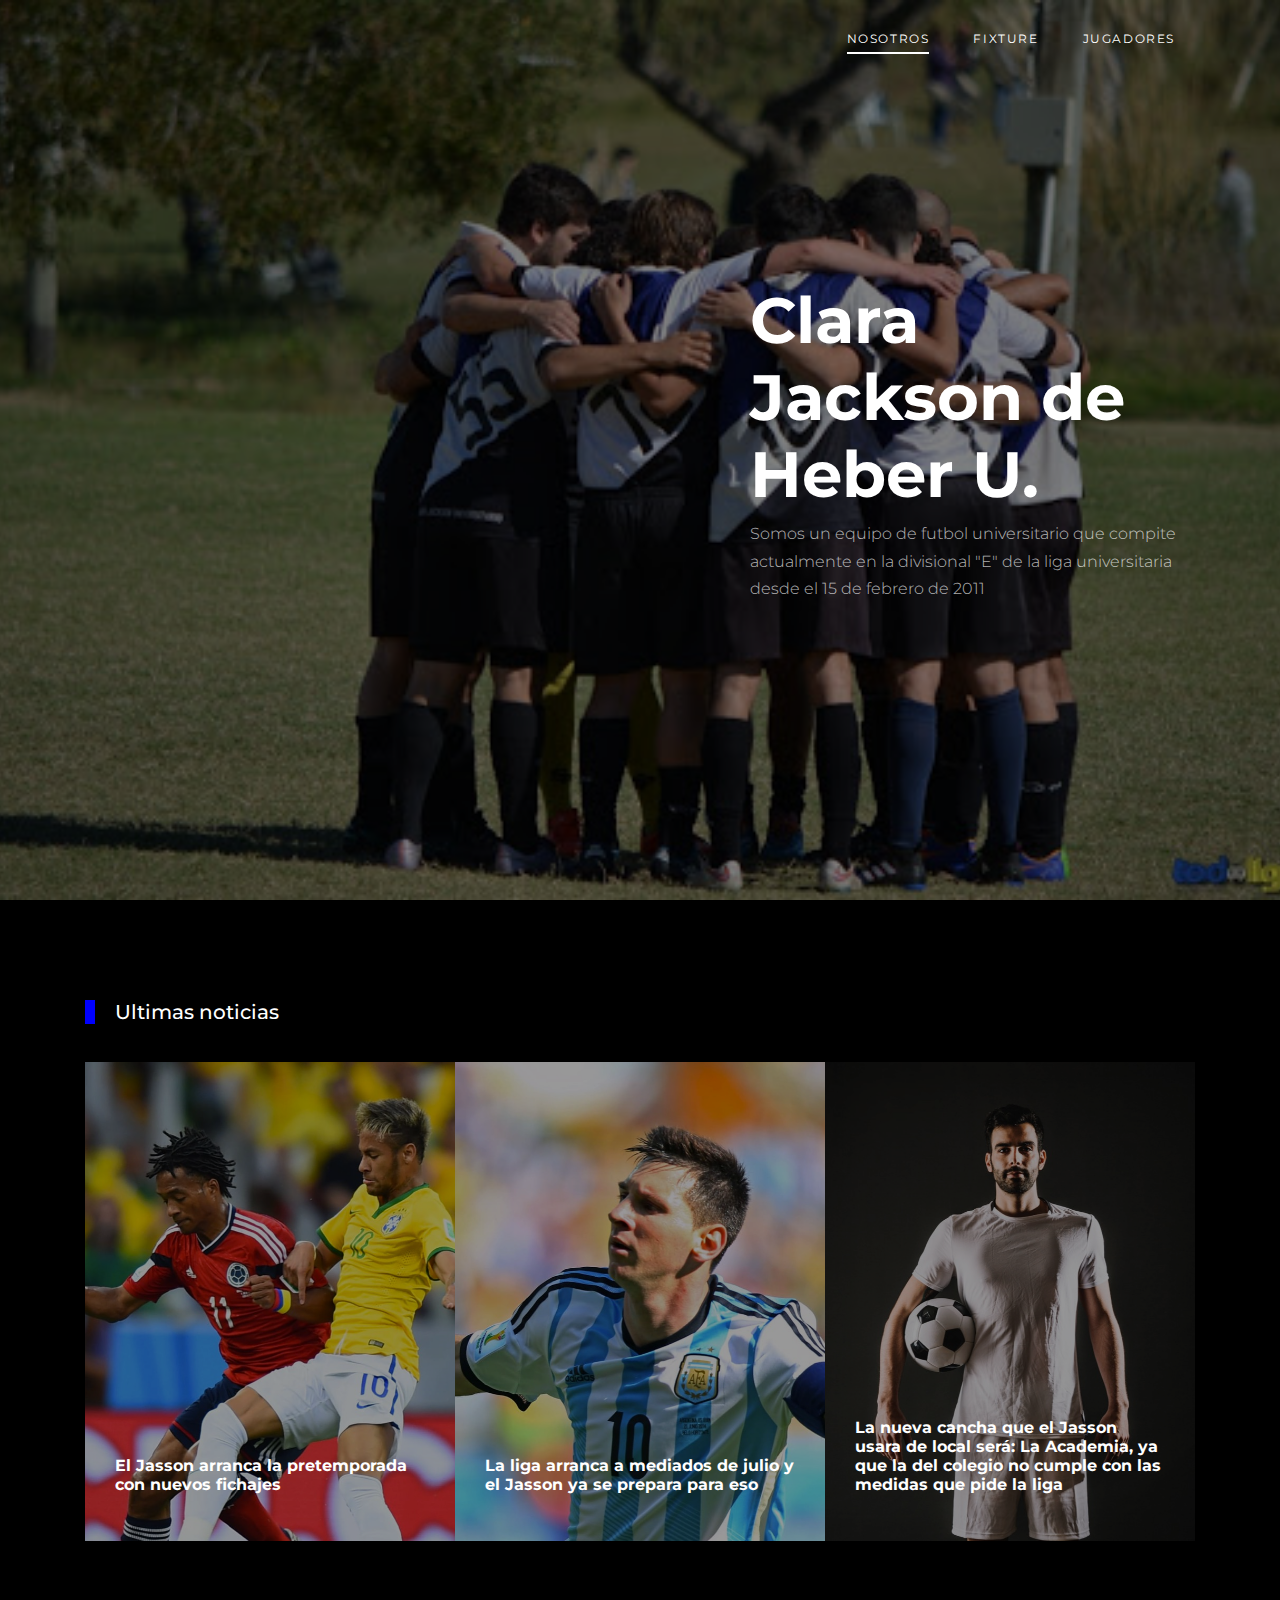
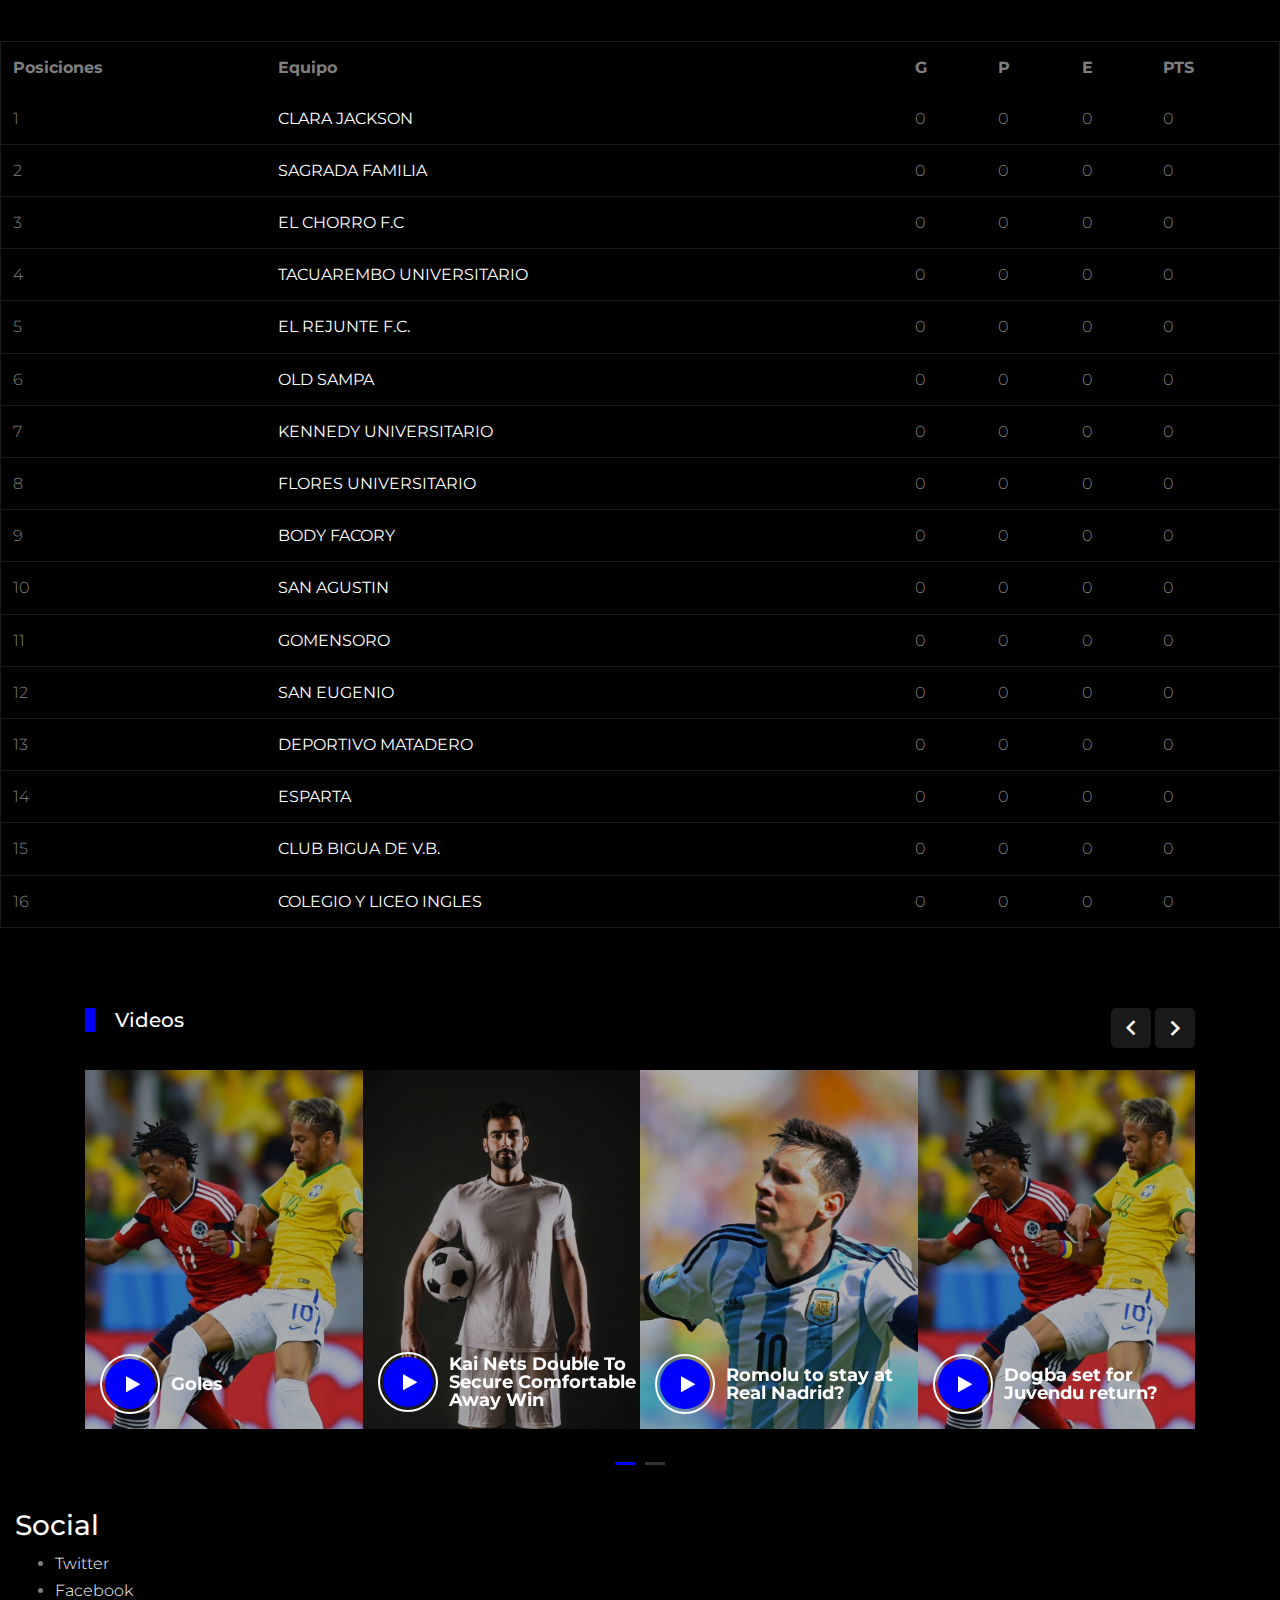
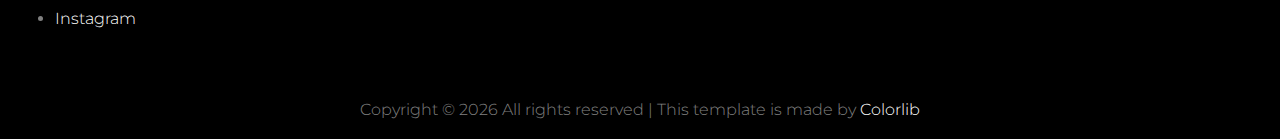
==== index.html @ 3a5ad7d1 "cju1" ====
<!DOCTYPE html>
<html lang="es">

<head>
  <title>Clara Jackson Universitario</title>
  <meta charset="utf-8">
  <meta name="viewport" content="width=device-width, initial-scale=1, shrink-to-fit=no">


  <link href="https://fonts.googleapis.com/css2?family=Montserrat:wght@400;700&display=swap" rel="stylesheet">

  <link rel="stylesheet" href="fonts/icomoon/style.css">

  <link rel="stylesheet" href="css/bootstrap/bootstrap.css">
  <link rel="stylesheet" href="css/jquery-ui.css">
  <link rel="stylesheet" href="css/owl.carousel.min.css">
  <link rel="stylesheet" href="css/owl.theme.default.min.css">
  <link rel="stylesheet" href="css/owl.theme.default.min.css">

  <link rel="stylesheet" href="css/jquery.fancybox.min.css">

  <link rel="stylesheet" href="css/bootstrap-datepicker.css">

  <link rel="stylesheet" href="fonts/flaticon/font/flaticon.css">

  <link rel="stylesheet" href="css/aos.css">

  <link rel="stylesheet" href="css/style.css">



</head>

<body>

  <div class="site-wrap">

    <div class="site-mobile-menu site-navbar-target">
      <div class="site-mobile-menu-header">
        <div class="site-mobile-menu-close">
          <span class="icon-close2 js-menu-toggle"></span>
        </div>
      </div>
      <div class="site-mobile-menu-body"></div>
    </div>


    <header class="site-navbar py-4" role="banner">

      <div class="container">
        <div class="d-flex align-items-center">
          <div class="site-logo">
            <a href="index.html">
              <!-- <img src="images/logo.png" alt="Logo"> -->
            </a>
          </div>
          <div class="ml-auto">
            <nav class="site-navigation position-relative text-right" role="navigation">
              <ul class="site-menu main-menu js-clone-nav mr-auto d-none d-lg-block">
                <li class="active"><a href="index.html" class="nav-link">Nosotros</a></li>
                <li><a href="matches.html" class="nav-link">Fixture</a></li>
                <li><a href="players.html" class="nav-link">Jugadores</a></li>
                <!-- <li><a href="blog.html" class="nav-link">Blog</a></li> -->
                <!-- <li><a href="contact.html" class="nav-link">Contact</a></li> -->
              </ul>
            </nav>

            <a href="#" class="d-inline-block d-lg-none site-menu-toggle js-menu-toggle text-black float-right text-white"><span
                class="icon-menu h3 text-white"></span></a>
          </div>
        </div>
      </div>

    </header>

    <div class="hero overlay" style="background-image: url('images/clara.jpg');">
      <div class="container">
        <div class="row align-items-center">
          <div class="col-lg-5 ml-auto">
            <h1 class="text-white">Clara Jackson de Heber U.</h1>
            <p>Somos un equipo de futbol universitario que compite actualmente en la divisional "E" de la liga universitaria desde el 15 de febrero de 2011 </p>
            <!-- <div id="date-countdown"></div> -->
            <!-- <p>
              <a href="#" class="btn btn-primary py-3 px-4 mr-3">Book Ticket</a>
              <a href="#" class="more light">Learn More</a>
            </p>   -->
          </div>
        </div> 
      </div>
    </div>

    
    
    <!-- <div class="container">
      

      <div class="row">
        <div class="col-lg-12">
          
          <div class="d-flex team-vs">
            <span class="score">4-1</span>
            <div class="team-1 w-50">
              <div class="team-details w-100 text-center">
                <img src="images/logo_1.png" alt="Image" class="img-fluid">
                <h3>LA LEGA <span>(win)</span></h3>
                <ul class="list-unstyled">
                  <li>Anja Landry (7)</li>
                  <li>Eadie Salinas (12)</li>
                  <li>Ashton Allen (10)</li>
                  <li>Baxter Metcalfe (5)</li>
                </ul>
              </div>
            </div>
            <div class="team-2 w-50">
              <div class="team-details w-100 text-center">
                <img src="images/logo_2.png" alt="Image" class="img-fluid">
                <h3>JUVENDU <span>(loss)</span></h3>
                <ul class="list-unstyled">
                  <li>Macauly Green (3)</li>
                  <li>Arham Stark (8)</li>
                  <li>Stephan Murillo (9)</li>
                  <li>Ned Ritter (5)</li>
                </ul>
              </div>
            </div>
          </div>
        </div>
      </div>
    </div> -->
  

    <div class="latest-news">
      <div class="container">
        <div class="row">
          <div class="col-12 title-section">
            <h2 class="heading">Ultimas noticias</h2>
          </div>
        </div>
        <div class="row no-gutters">
          <div class="col-md-4">
            <div class="post-entry">
              <a href="#">
                <img src="images/img_1.jpg" alt="Image" class="img-fluid">
              </a>
              <div class="caption">
                <div class="caption-inner">
                  <h3 class="mb-3">El Jasson arranca la pretemporada con nuevos fichajes</h3>
                  <div class="author d-flex align-items-center">
                    <!-- <div class="img mb-2 mr-3">
                      <img src="images/person_1.jpg" alt="">
                    </div>
                    <div class="text">
                      <h4>Mellissa Allison</h4>
                      <span>May 19, 2020 &bullet; Sports</span>
                    </div> -->
                  </div>
                </div>
              </div> 
            </div>
          </div>
          <div class="col-md-4">
            <div class="post-entry">
              <a href="#">
                <img src="images/img_3.jpg" alt="Image" class="img-fluid">
              </a>
              <div class="caption">
                <div class="caption-inner">
                  <h3 class="mb-3">La liga arranca a mediados de julio y el Jasson ya se prepara para eso</h3>
                  <div class="author d-flex align-items-center">
                    <!-- <div class="img mb-2 mr-3">
                      <img src="images/person_1.jpg" alt="">
                    </div>
                    <div class="text">
                      <h4>Mellissa Allison</h4>
                      <span>May 19, 2020 &bullet; Sports</span>
                    </div> -->
                  </div>
                </div>
              </div> 
            </div>
          </div>
          <div class="col-md-4">
            <div class="post-entry">
              <a href="#">
                <img src="images/img_2.jpg" alt="Image" class="img-fluid">
              </a>
              <div class="caption">
                <div class="caption-inner">
                  <h3 class="mb-3">La nueva cancha que el Jasson usara de local será: La Academia, ya que la del colegio no cumple con las medidas que pide la liga</h3>
                  <div class="author d-flex align-items-center">
                    <!-- <div class="img mb-2 mr-3">
                      <img src="images/person_1.jpg" alt="">
                    </div>
                    <div class="text">
                      <h4>Mellissa Allison</h4>
                      <span>May 19, 2020 &bullet; Sports</span>
                    </div> -->
                  </div>
                </div>
              </div> 
            </div>
          </div>
        </div>

      </div>
    </div>
    
    <!-- <div class="site-section bg-dark">
      <div class="container">
        <div class="row">
          <div class="col-lg-6">
            <div class="widget-next-match">
              <div class="widget-title">
                <h3>Proximo partido</h3>
              </div>
              <div class="widget-body mb-3">
                <div class="widget-vs">
                  <div class="d-flex align-items-center justify-content-around justify-content-between w-100">
                    <div class="team-1 text-center">
                      <img src="images/logo_1.png" alt="Image">
                      <h3>Football League</h3>
                    </div>
                    <div>
                      <span class="vs"><span>VS</span></span>
                    </div>
                    <div class="team-2 text-center">
                      <img src="images/logo_2.png" alt="Image">
                      <h3>Soccer</h3>
                    </div>
                  </div>
                </div>
              </div>

              <div class="text-center widget-vs-contents mb-4">
                <h4>World Cup League</h4>
                <p class="mb-5">
                  <span class="d-block">December 20th, 2020</span>
                  <span class="d-block">9:30 AM GMT+0</span>
                  <strong class="text-primary">New Euro Arena</strong>
                </p>

                <div id="date-countdown2" class="pb-1"></div>
              </div>
            </div>
          </div>
          <div class="col-lg-6"> -->
            
            <div class="widget-next-match">
              <table class="table custom-table">
                <thead>
                  <tr>
                    <th>Posiciones</th>
                    <th>Equipo</th>
                    <th>G</th>
                    <th>P</th>
                    <th>E</th>
                    <th>PTS</th>
                  </tr>
                </thead>
                <tbody>
                  <tr>
                    <td>1</td>
                    <td><strong class="text-white"> CLARA JACKSON</strong></td>
                    <td>0</td>
                    <td>0</td>
                    <td>0</td>
                    <td>0</td>
                  </tr>
                  <tr>
                    <td>2</td>
                    <td><strong class="text-white"> SAGRADA FAMILIA</strong></td>
                    <td>0</td>
                    <td>0</td>
                    <td>0</td>
                    <td>0</td>
                  </tr>
                  <tr>
                    <td>3</td>
                    <td><strong class="text-white">EL CHORRO F.C</strong></td>
                    <td>0</td>
                    <td>0</td>
                    <td>0</td>
                    <td>0</td>
                  </tr>
                  <tr>
                    <td>4</td>
                    <td><strong class="text-white">TACUAREMBO
                      UNIVERSITARIO</strong></td>
                    <td>0</td>
                    <td>0</td>
                    <td>0</td>
                    <td>0</td>
                  </tr>
                  <tr>
                    <td>5</td>
                    <td><strong class="text-white">EL REJUNTE F.C.</strong></td>
                    <td>0</td>
                    <td>0</td>
                    <td>0</td>
                    <td>0</td>
                  </tr>
                  <tr>
                    <td>6</td>
                    <td><strong class="text-white">OLD SAMPA</strong></td>
                    <td>0</td>
                    <td>0</td>
                    <td>0</td>
                    <td>0</td>
                  </tr>
                  <tr>
                    <td>7</td>
                    <td><strong class="text-white">KENNEDY UNIVERSITARIO</strong></td>
                    <td>0</td>
                    <td>0</td>
                    <td>0</td>
                    <td>0</td>
                  </tr>
                  <tr>
                    <td>8</td>
                    <td><strong class="text-white">FLORES UNIVERSITARIO</strong></td>
                    <td>0</td>
                    <td>0</td>
                    <td>0</td>
                    <td>0</td>
                  </tr>
                  <tr>
                    <td>9</td>
                    <td><strong class="text-white">BODY FACORY</strong></td>
                    <td>0</td>
                    <td>0</td>
                    <td>0</td>
                    <td>0</td>
                  </tr>
                  <tr>
                    <td>10</td>
                    <td><strong class="text-white">SAN AGUSTIN</strong></td>
                    <td>0</td>
                    <td>0</td>
                    <td>0</td>
                    <td>0</td>
                  </tr>
                  <tr>
                    <td>11</td>
                    <td><strong class="text-white">GOMENSORO</strong></td>
                    <td>0</td>
                    <td>0</td>
                    <td>0</td>
                    <td>0</td>
                  </tr>
                  <tr>
                    <td>12</td>
                    <td><strong class="text-white"> SAN EUGENIO</strong></td>
                    <td>0</td>
                    <td>0</td>
                    <td>0</td>
                    <td>0</td>
                  </tr>
                  <tr>
                    <td>13</td>
                    <td><strong class="text-white">DEPORTIVO MATADERO</strong></td>
                    <td>0</td>
                    <td>0</td>
                    <td>0</td>
                    <td>0</td>
                  </tr>
                  <tr>
                    <td>14</td>
                    <td><strong class="text-white"> ESPARTA</strong></td>
                    <td>0</td>
                    <td>0</td>
                    <td>0</td>
                    <td>0</td>
                  </tr>
                  <tr>
                    <td>15</td>
                    <td><strong class="text-white">CLUB BIGUA DE V.B.</strong></td>
                    <td>0</td>
                    <td>0</td>
                    <td>0</td>
                    <td>0</td>
                  </tr>
                  <tr>
                    <td>16</td>
                    <td><strong class="text-white">COLEGIO Y LICEO INGLES</strong></td>
                    <td>0</td>
                    <td>0</td>
                    <td>0</td>
                    <td>0</td>
                  </tr>
                </tbody>
              </table>
            </div>

          </div>
        </div>
      </div>
    </div> <!-- .site-section -->

    <div class="site-section">
      <div class="container">
        <div class="row">
          <div class="col-6 title-section">
            <h2 class="heading">Videos</h2>
          </div>
          <div class="col-6 text-right">
            <div class="custom-nav">
            <a href="#" class="js-custom-prev-v2"><span class="icon-keyboard_arrow_left"></span></a>
            <span></span>
            <a href="#" class="js-custom-next-v2"><span class="icon-keyboard_arrow_right"></span></a>
            </div>
          </div>
        </div>


        <div class="owl-4-slider owl-carousel">
          <div class="item">
            <div class="video-media">
              <img src="images/img_1.jpg" alt="Image" class="img-fluid">
              <a href="https://vimeo.com/139714818" class="d-flex play-button align-items-center" data-fancybox>
                <span class="icon mr-3">
                  <span class="icon-play"></span>
                </span>
                <div class="caption">
                  <h3 class="m-0">Goles</h3>
                </div>
              </a>
            </div>
          </div>
          <div class="item">
            <div class="video-media">
              <img src="images/img_2.jpg" alt="Image" class="img-fluid">
              <a href="https://vimeo.com/139714818" class="d-flex play-button align-items-center" data-fancybox>
                <span class="icon mr-3">
                  <span class="icon-play"></span>
                </span>
                <div class="caption">
                  <h3 class="m-0">Kai Nets Double To Secure Comfortable Away Win</h3>
                </div>
              </a>
            </div>
          </div>
          <div class="item">
            <div class="video-media">
              <img src="images/img_3.jpg" alt="Image" class="img-fluid">
              <a href="https://vimeo.com/139714818" class="d-flex play-button align-items-center" data-fancybox>
                <span class="icon mr-3">
                  <span class="icon-play"></span>
                </span>
                <div class="caption">
                  <h3 class="m-0">Romolu to stay at Real Nadrid?</h3>
                </div>
              </a>
            </div>
          </div>

          <div class="item">
            <div class="video-media">
              <img src="images/img_1.jpg" alt="Image" class="img-fluid">
              <a href="https://vimeo.com/139714818" class="d-flex play-button align-items-center" data-fancybox>
                <span class="icon mr-3">
                  <span class="icon-play"></span>
                </span>
                <div class="caption">
                  <h3 class="m-0">Dogba set for Juvendu return?</h3>
                </div>
              </a>
            </div>
          </div>
          <div class="item">
            <div class="video-media">
              <img src="images/img_2.jpg" alt="Image" class="img-fluid">
              <a href="https://vimeo.com/139714818" class="d-flex play-button align-items-center" data-fancybox>
                <span class="icon mr-3">
                  <span class="icon-play"></span>
                </span>
                <div class="caption">
                  <h3 class="m-0">Kai Nets Double To Secure Comfortable Away Win</h3>
                </div>
              </a>
            </div>
          </div>
          <div class="item">
            <div class="video-media">
              <img src="images/img_3.jpg" alt="Image" class="img-fluid">
              <a href="https://vimeo.com/139714818" class="d-flex play-button align-items-center" data-fancybox>
                <span class="icon mr-3">
                  <span class="icon-play"></span>
                </span>
                <div class="caption">
                  <h3 class="m-0">Romolu to stay at Real Nadrid?</h3>
                </div>
              </a>
            </div>
          </div>

        </div>

      </div>
    </div>

    <!-- <div class="container site-section">
      <div class="row">
        <div class="col-6 title-section">
          <h2 class="heading">Our Blog</h2>
        </div>
      </div>
      <div class="row">
        <div class="col-lg-6">
          <div class="custom-media d-flex">
            <div class="img mr-4">
              <img src="images/img_1.jpg" alt="Image" class="img-fluid">
            </div>
            <div class="text">
              <span class="meta">May 20, 2020</span>
              <h3 class="mb-4"><a href="#">Romolu to stay at Real Nadrid?</a></h3>
              <p>Lorem ipsum dolor sit amet, consectetur adipisicing elit. Possimus deserunt saepe tempora dolorem.</p>
              <p><a href="#">Read more</a></p>
            </div>
          </div>
        </div>
        <div class="col-lg-6">
          <div class="custom-media d-flex">
            <div class="img mr-4">
              <img src="images/img_3.jpg" alt="Image" class="img-fluid">
            </div>
            <div class="text">
              <span class="meta">May 20, 2020</span>
              <h3 class="mb-4"><a href="#">Romolu to stay at Real Nadrid?</a></h3>
              <p>Lorem ipsum dolor sit amet, consectetur adipisicing elit. Possimus deserunt saepe tempora dolorem.</p>
              <p><a href="#">Read more</a></p>
            </div>
          </div>
        </div>
      </div>
    </div> -->



    <!-- <footer class="footer-section">
      <div class="container">
        <div class="row">
          <div class="col-lg-3">
            <div class="widget mb-3">
              <h3>News</h3>
              <ul class="list-unstyled links">
                <li><a href="#">All</a></li>
                <li><a href="#">Club News</a></li>
                <li><a href="#">Media Center</a></li>
                <li><a href="#">Video</a></li>
                <li><a href="#">RSS</a></li>
              </ul>
            </div>
          </div>
          <div class="col-lg-3">
            <div class="widget mb-3">
              <h3>Tickets</h3>
              <ul class="list-unstyled links">
                <li><a href="#">Online Ticket</a></li>
                <li><a href="#">Payment and Prices</a></li>
                <li><a href="#">Contact &amp; Booking</a></li>
                <li><a href="#">Tickets</a></li>
                <li><a href="#">Coupon</a></li>
              </ul>
            </div>
          </div>
          <div class="col-lg-3">
            <div class="widget mb-3">
              <h3>Matches</h3>
              <ul class="list-unstyled links">
                <li><a href="#">Standings</a></li>
                <li><a href="#">World Cup</a></li>
                <li><a href="#">La Lega</a></li>
                <li><a href="#">Hyper Cup</a></li>
                <li><a href="#">World League</a></li>
              </ul>
            </div>
          </div> -->

          <div class="col-lg-3">
            <div class="widget mb-3">
              <h3>Social</h3>
              <ul class="list-unstyled links">
                <li><a href="https://twitter.com/ClaraJacksonU">Twitter</a></li>
                <li><a href="https://www.facebook.com/Clara-Jackson-Universitario-263541247053677/">Facebook</a></li>
                <li><a href="https://www.instagram.com/clarajacksonu/">Instagram</a></li>
                <!-- <li><a href="#">Youtube</a></li> -->
              </ul>
            </div>
          </div>

        </div>

        <div class="row text-center">
          <div class="col-md-12">
            <div class=" pt-5">
              <p>
                <!-- Link back to Colorlib can't be removed. Template is licensed under CC BY 3.0. -->
                Copyright &copy;
                <script>
                  document.write(new Date().getFullYear());
                </script> All rights reserved | This template is made
                </i> by <a href="https://colorlib.com" target="_blank">Colorlib</a>
                <!-- Link back to Colorlib can't be removed. Template is licensed under CC BY 3.0. -->
              </p>
            </div>
          </div>

        </div>
      </div>
    </footer>



  </div>
  <!-- .site-wrap -->

  <script src="js/jquery-3.3.1.min.js"></script>
  <script src="js/jquery-migrate-3.0.1.min.js"></script>
  <script src="js/jquery-ui.js"></script>
  <script src="js/popper.min.js"></script>
  <script src="js/bootstrap.min.js"></script>
  <script src="js/owl.carousel.min.js"></script>
  <script src="js/jquery.stellar.min.js"></script>
  <script src="js/jquery.countdown.min.js"></script>
  <script src="js/bootstrap-datepicker.min.js"></script>
  <script src="js/jquery.easing.1.3.js"></script>
  <script src="js/aos.js"></script>
  <script src="js/jquery.fancybox.min.js"></script>
  <script src="js/jquery.sticky.js"></script>
  <script src="js/jquery.mb.YTPlayer.min.js"></script>


  <script src="js/main.js"></script>

</body>

</html>
---- fonts/icomoon/style.css ----
@font-face {
  font-family: 'icomoon';
  src:  url('fonts/icomoon.eot?10si43');
  src:  url('fonts/icomoon.eot?10si43#iefix') format('embedded-opentype'),
    url('fonts/icomoon.ttf?10si43') format('truetype'),
    url('fonts/icomoon.woff?10si43') format('woff'),
    url('fonts/icomoon.svg?10si43#icomoon') format('svg');
  font-weight: normal;
  font-style: normal;
}

[class^="icon-"], [class*=" icon-"] {
  /* use !important to prevent issues with browser extensions that change fonts */
  font-family: 'icomoon' !important;
  speak: none;
  font-style: normal;
  font-weight: normal;
  font-variant: normal;
  text-transform: none;
  line-height: 1;

  /* Better Font Rendering =========== */
  -webkit-font-smoothing: antialiased;
  -moz-osx-font-smoothing: grayscale;
}

.icon-asterisk:before {
  content: "\f069";
}
.icon-plus:before {
  content: "\f067";
}
.icon-question:before {
  content: "\f128";
}
.icon-minus:before {
  content: "\f068";
}
.icon-glass:before {
  content: "\f000";
}
.icon-music:before {
  content: "\f001";
}
.icon-search:before {
  content: "\f002";
}
.icon-envelope-o:before {
  content: "\f003";
}
.icon-heart:before {
  content: "\f004";
}
.icon-star:before {
  content: "\f005";
}
.icon-star-o:before {
  content: "\f006";
}
.icon-user:before {
  content: "\f007";
}
.icon-film:before {
  content: "\f008";
}
.icon-th-large:before {
  content: "\f009";
}
.icon-th:before {
  content: "\f00a";
}
.icon-th-list:before {
  content: "\f00b";
}
.icon-check:before {
  content: "\f00c";
}
.icon-close:before {
  content: "\f00d";
}
.icon-remove:before {
  content: "\f00d";
}
.icon-times:before {
  content: "\f00d";
}
.icon-search-plus:before {
  content: "\f00e";
}
.icon-search-minus:before {
  content: "\f010";
}
.icon-power-off:before {
  content: "\f011";
}
.icon-signal:before {
  content: "\f012";
}
.icon-cog:before {
  content: "\f013";
}
.icon-gear:before {
  content: "\f013";
}
.icon-trash-o:before {
  content: "\f014";
}
.icon-home:before {
  content: "\f015";
}
.icon-file-o:before {
  content: "\f016";
}
.icon-clock-o:before {
  content: "\f017";
}
.icon-road:before {
  content: "\f018";
}
.icon-download:before {
  content: "\f019";
}
.icon-arrow-circle-o-down:before {
  content: "\f01a";
}
.icon-arrow-circle-o-up:before {
  content: "\f01b";
}
.icon-inbox:before {
  content: "\f01c";
}
.icon-play-circle-o:before {
  content: "\f01d";
}
.icon-repeat:before {
  content: "\f01e";
}
.icon-rotate-right:before {
  content: "\f01e";
}
.icon-refresh:before {
  content: "\f021";
}
.icon-list-alt:before {
  content: "\f022";
}
.icon-lock:before {
  content: "\f023";
}
.icon-flag:before {
  content: "\f024";
}
.icon-headphones:before {
  content: "\f025";
}
.icon-volume-off:before {
  content: "\f026";
}
.icon-volume-down:before {
  content: "\f027";
}
.icon-volume-up:before {
  content: "\f028";
}
.icon-qrcode:before {
  content: "\f029";
}
.icon-barcode:before {
  content: "\f02a";
}
.icon-tag:before {
  content: "\f02b";
}
.icon-tags:before {
  content: "\f02c";
}
.icon-book:before {
  content: "\f02d";
}
.icon-bookmark:before {
  content: "\f02e";
}
.icon-print:before {
  content: "\f02f";
}
.icon-camera:before {
  content: "\f030";
}
.icon-font:before {
  content: "\f031";
}
.icon-bold:before {
  content: "\f032";
}
.icon-italic:before {
  content: "\f033";
}
.icon-text-height:before {
  content: "\f034";
}
.icon-text-width:before {
  content: "\f035";
}
.icon-align-left:before {
  content: "\f036";
}
.icon-align-center:before {
  content: "\f037";
}
.icon-align-right:before {
  content: "\f038";
}
.icon-align-justify:before {
  content: "\f039";
}
.icon-list:before {
  content: "\f03a";
}
.icon-dedent:before {
  content: "\f03b";
}
.icon-outdent:before {
  content: "\f03b";
}
.icon-indent:before {
  content: "\f03c";
}
.icon-video-camera:before {
  content: "\f03d";
}
.icon-image:before {
  content: "\f03e";
}
.icon-photo:before {
  content: "\f03e";
}
.icon-picture-o:before {
  content: "\f03e";
}
.icon-pencil:before {
  content: "\f040";
}
.icon-map-marker:before {
  content: "\f041";
}
.icon-adjust:before {
  content: "\f042";
}
.icon-tint:before {
  content: "\f043";
}
.icon-edit:before {
  content: "\f044";
}
.icon-pencil-square-o:before {
  content: "\f044";
}
.icon-share-square-o:before {
  content: "\f045";
}
.icon-check-square-o:before {
  content: "\f046";
}
.icon-arrows:before {
  content: "\f047";
}
.icon-step-backward:before {
  content: "\f048";
}
.icon-fast-backward:before {
  content: "\f049";
}
.icon-backward:before {
  content: "\f04a";
}
.icon-play:before {
  content: "\f04b";
}
.icon-pause:before {
  content: "\f04c";
}
.icon-stop:before {
  content: "\f04d";
}
.icon-forward:before {
  content: "\f04e";
}
.icon-fast-forward:before {
  content: "\f050";
}
.icon-step-forward:before {
  content: "\f051";
}
.icon-eject:before {
  content: "\f052";
}
.icon-chevron-left:before {
  content: "\f053";
}
.icon-chevron-right:before {
  content: "\f054";
}
.icon-plus-circle:before {
  content: "\f055";
}
.icon-minus-circle:before {
  content: "\f056";
}
.icon-times-circle:before {
  content: "\f057";
}
.icon-check-circle:before {
  content: "\f058";
}
.icon-question-circle:before {
  content: "\f059";
}
.icon-info-circle:before {
  content: "\f05a";
}
.icon-crosshairs:before {
  content: "\f05b";
}
.icon-times-circle-o:before {
  content: "\f05c";
}
.icon-check-circle-o:before {
  content: "\f05d";
}
.icon-ban:before {
  content: "\f05e";
}
.icon-arrow-left:before {
  content: "\f060";
}
.icon-arrow-right:before {
  content: "\f061";
}
.icon-arrow-up:before {
  content: "\f062";
}
.icon-arrow-down:before {
  content: "\f063";
}
.icon-mail-forward:before {
  content: "\f064";
}
.icon-share:before {
  content: "\f064";
}
.icon-expand:before {
  content: "\f065";
}
.icon-compress:before {
  content: "\f066";
}
.icon-exclamation-circle:before {
  content: "\f06a";
}
.icon-gift:before {
  content: "\f06b";
}
.icon-leaf:before {
  content: "\f06c";
}
.icon-fire:before {
  content: "\f06d";
}
.icon-eye:before {
  content: "\f06e";
}
.icon-eye-slash:before {
  content: "\f070";
}
.icon-exclamation-triangle:before {
  content: "\f071";
}
.icon-warning:before {
  content: "\f071";
}
.icon-plane:before {
  content: "\f072";
}
.icon-calendar:before {
  content: "\f073";
}
.icon-random:before {
  content: "\f074";
}
.icon-comment:before {
  content: "\f075";
}
.icon-magnet:before {
  content: "\f076";
}
.icon-chevron-up:before {
  content: "\f077";
}
.icon-chevron-down:before {
  content: "\f078";
}
.icon-retweet:before {
  content: "\f079";
}
.icon-shopping-cart:before {
  content: "\f07a";
}
.icon-folder:before {
  content: "\f07b";
}
.icon-folder-open:before {
  content: "\f07c";
}
.icon-arrows-v:before {
  content: "\f07d";
}
.icon-arrows-h:before {
  content: "\f07e";
}
.icon-bar-chart:before {
  content: "\f080";
}
.icon-bar-chart-o:before {
  content: "\f080";
}
.icon-twitter-square:before {
  content: "\f081";
}
.icon-facebook-square:before {
  content: "\f082";
}
.icon-camera-retro:before {
  content: "\f083";
}
.icon-key:before {
  content: "\f084";
}
.icon-cogs:before {
  content: "\f085";
}
.icon-gears:before {
  content: "\f085";
}
.icon-comments:before {
  content: "\f086";
}
.icon-thumbs-o-up:before {
  content: "\f087";
}
.icon-thumbs-o-down:before {
  content: "\f088";
}
.icon-star-half:before {
  content: "\f089";
}
.icon-heart-o:before {
  content: "\f08a";
}
.icon-sign-out:before {
  content: "\f08b";
}
.icon-linkedin-square:before {
  content: "\f08c";
}
.icon-thumb-tack:before {
  content: "\f08d";
}
.icon-external-link:before {
  content: "\f08e";
}
.icon-sign-in:before {
  content: "\f090";
}
.icon-trophy:before {
  content: "\f091";
}
.icon-github-square:before {
  content: "\f092";
}
.icon-upload:before {
  content: "\f093";
}
.icon-lemon-o:before {
  content: "\f094";
}
.icon-phone:before {
  content: "\f095";
}
.icon-square-o:before {
  content: "\f096";
}
.icon-bookmark-o:before {
  content: "\f097";
}
.icon-phone-square:before {
  content: "\f098";
}
.icon-twitter:before {
  content: "\f099";
}
.icon-facebook:before {
  content: "\f09a";
}
.icon-facebook-f:before {
  content: "\f09a";
}
.icon-github:before {
  content: "\f09b";
}
.icon-unlock:before {
  content: "\f09c";
}
.icon-credit-card:before {
  content: "\f09d";
}
.icon-feed:before {
  content: "\f09e";
}
.icon-rss:before {
  content: "\f09e";
}
.icon-hdd-o:before {
  content: "\f0a0";
}
.icon-bullhorn:before {
  content: "\f0a1";
}
.icon-bell-o:before {
  content: "\f0a2";
}
.icon-certificate:before {
  content: "\f0a3";
}
.icon-hand-o-right:before {
  content: "\f0a4";
}
.icon-hand-o-left:before {
  content: "\f0a5";
}
.icon-hand-o-up:before {
  content: "\f0a6";
}
.icon-hand-o-down:before {
  content: "\f0a7";
}
.icon-arrow-circle-left:before {
  content: "\f0a8";
}
.icon-arrow-circle-right:before {
  content: "\f0a9";
}
.icon-arrow-circle-up:before {
  content: "\f0aa";
}
.icon-arrow-circle-down:before {
  content: "\f0ab";
}
.icon-globe:before {
  content: "\f0ac";
}
.icon-wrench:before {
  content: "\f0ad";
}
.icon-tasks:before {
  content: "\f0ae";
}
.icon-filter:before {
  content: "\f0b0";
}
.icon-briefcase:before {
  content: "\f0b1";
}
.icon-arrows-alt:before {
  content: "\f0b2";
}
.icon-group:before {
  content: "\f0c0";
}
.icon-users:before {
  content: "\f0c0";
}
.icon-chain:before {
  content: "\f0c1";
}
.icon-link:before {
  content: "\f0c1";
}
.icon-cloud:before {
  content: "\f0c2";
}
.icon-flask:before {
  content: "\f0c3";
}
.icon-cut:before {
  content: "\f0c4";
}
.icon-scissors:before {
  content: "\f0c4";
}
.icon-copy:before {
  content: "\f0c5";
}
.icon-files-o:before {
  content: "\f0c5";
}
.icon-paperclip:before {
  content: "\f0c6";
}
.icon-floppy-o:before {
  content: "\f0c7";
}
.icon-save:before {
  content: "\f0c7";
}
.icon-square:before {
  content: "\f0c8";
}
.icon-bars:before {
  content: "\f0c9";
}
.icon-navicon:before {
  content: "\f0c9";
}
.icon-reorder:before {
  content: "\f0c9";
}
.icon-list-ul:before {
  content: "\f0ca";
}
.icon-list-ol:before {
  content: "\f0cb";
}
.icon-strikethrough:before {
  content: "\f0cc";
}
.icon-underline:before {
  content: "\f0cd";
}
.icon-table:before {
  content: "\f0ce";
}
.icon-magic:before {
  content: "\f0d0";
}
.icon-truck:before {
  content: "\f0d1";
}
.icon-pinterest:before {
  content: "\f0d2";
}
.icon-pinterest-square:before {
  content: "\f0d3";
}
.icon-google-plus-square:before {
  content: "\f0d4";
}
.icon-google-plus:before {
  content: "\f0d5";
}
.icon-money:before {
  content: "\f0d6";
}
.icon-caret-down:before {
  content: "\f0d7";
}
.icon-caret-up:before {
  content: "\f0d8";
}
.icon-caret-left:before {
  content: "\f0d9";
}
.icon-caret-right:before {
  content: "\f0da";
}
.icon-columns:before {
  content: "\f0db";
}
.icon-sort:before {
  content: "\f0dc";
}
.icon-unsorted:before {
  content: "\f0dc";
}
.icon-sort-desc:before {
  content: "\f0dd";
}
.icon-sort-down:before {
  content: "\f0dd";
}
.icon-sort-asc:before {
  content: "\f0de";
}
.icon-sort-up:before {
  content: "\f0de";
}
.icon-envelope:before {
  content: "\f0e0";
}
.icon-linkedin:before {
  content: "\f0e1";
}
.icon-rotate-left:before {
  content: "\f0e2";
}
.icon-undo:before {
  content: "\f0e2";
}
.icon-gavel:before {
  content: "\f0e3";
}
.icon-legal:before {
  content: "\f0e3";
}
.icon-dashboard:before {
  content: "\f0e4";
}
.icon-tachometer:before {
  content: "\f0e4";
}
.icon-comment-o:before {
  content: "\f0e5";
}
.icon-comments-o:before {
  content: "\f0e6";
}
.icon-bolt:before {
  content: "\f0e7";
}
.icon-flash:before {
  content: "\f0e7";
}
.icon-sitemap:before {
  content: "\f0e8";
}
.icon-umbrella:before {
  content: "\f0e9";
}
.icon-clipboard:before {
  content: "\f0ea";
}
.icon-paste:before {
  content: "\f0ea";
}
.icon-lightbulb-o:before {
  content: "\f0eb";
}
.icon-exchange:before {
  content: "\f0ec";
}
.icon-cloud-download:before {
  content: "\f0ed";
}
.icon-cloud-upload:before {
  content: "\f0ee";
}
.icon-user-md:before {
  content: "\f0f0";
}
.icon-stethoscope:before {
  content: "\f0f1";
}
.icon-suitcase:before {
  content: "\f0f2";
}
.icon-bell:before {
  content: "\f0f3";
}
.icon-coffee:before {
  content: "\f0f4";
}
.icon-cutlery:before {
  content: "\f0f5";
}
.icon-file-text-o:before {
  content: "\f0f6";
}
.icon-building-o:before {
  content: "\f0f7";
}
.icon-hospital-o:before {
  content: "\f0f8";
}
.icon-ambulance:before {
  content: "\f0f9";
}
.icon-medkit:before {
  content: "\f0fa";
}
.icon-fighter-jet:before {
  content: "\f0fb";
}
.icon-beer:before {
  content: "\f0fc";
}
.icon-h-square:before {
  content: "\f0fd";
}
.icon-plus-square:before {
  content: "\f0fe";
}
.icon-angle-double-left:before {
  content: "\f100";
}
.icon-angle-double-right:before {
  content: "\f101";
}
.icon-angle-double-up:before {
  content: "\f102";
}
.icon-angle-double-down:before {
  content: "\f103";
}
.icon-angle-left:before {
  content: "\f104";
}
.icon-angle-right:before {
  content: "\f105";
}
.icon-angle-up:before {
  content: "\f106";
}
.icon-angle-down:before {
  content: "\f107";
}
.icon-desktop:before {
  content: "\f108";
}
.icon-laptop:before {
  content: "\f109";
}
.icon-tablet:before {
  content: "\f10a";
}
.icon-mobile:before {
  content: "\f10b";
}
.icon-mobile-phone:before {
  content: "\f10b";
}
.icon-circle-o:before {
  content: "\f10c";
}
.icon-quote-left:before {
  content: "\f10d";
}
.icon-quote-right:before {
  content: "\f10e";
}
.icon-spinner:before {
  content: "\f110";
}
.icon-circle:before {
  content: "\f111";
}
.icon-mail-reply:before {
  content: "\f112";
}
.icon-reply:before {
  content: "\f112";
}
.icon-github-alt:before {
  content: "\f113";
}
.icon-folder-o:before {
  content: "\f114";
}
.icon-folder-open-o:before {
  content: "\f115";
}
.icon-smile-o:before {
  content: "\f118";
}
.icon-frown-o:before {
  content: "\f119";
}
.icon-meh-o:before {
  content: "\f11a";
}
.icon-gamepad:before {
  content: "\f11b";
}
.icon-keyboard-o:before {
  content: "\f11c";
}
.icon-flag-o:before {
  content: "\f11d";
}
.icon-flag-checkered:before {
  content: "\f11e";
}
.icon-terminal:before {
  content: "\f120";
}
.icon-code:before {
  content: "\f121";
}
.icon-mail-reply-all:before {
  content: "\f122";
}
.icon-reply-all:before {
  content: "\f122";
}
.icon-star-half-empty:before {
  content: "\f123";
}
.icon-star-half-full:before {
  content: "\f123";
}
.icon-star-half-o:before {
  content: "\f123";
}
.icon-location-arrow:before {
  content: "\f124";
}
.icon-crop:before {
  content: "\f125";
}
.icon-code-fork:before {
  content: "\f126";
}
.icon-chain-broken:before {
  content: "\f127";
}
.icon-unlink:before {
  content: "\f127";
}
.icon-info:before {
  content: "\f129";
}
.icon-exclamation:before {
  content: "\f12a";
}
.icon-superscript:before {
  content: "\f12b";
}
.icon-subscript:before {
  content: "\f12c";
}
.icon-eraser:before {
  content: "\f12d";
}
.icon-puzzle-piece:before {
  content: "\f12e";
}
.icon-microphone:before {
  content: "\f130";
}
.icon-microphone-slash:before {
  content: "\f131";
}
.icon-shield:before {
  content: "\f132";
}
.icon-calendar-o:before {
  content: "\f133";
}
.icon-fire-extinguisher:before {
  content: "\f134";
}
.icon-rocket:before {
  content: "\f135";
}
.icon-maxcdn:before {
  content: "\f136";
}
.icon-chevron-circle-left:before {
  content: "\f137";
}
.icon-chevron-circle-right:before {
  content: "\f138";
}
.icon-chevron-circle-up:before {
  content: "\f139";
}
.icon-chevron-circle-down:before {
  content: "\f13a";
}
.icon-html5:before {
  content: "\f13b";
}
.icon-css3:before {
  content: "\f13c";
}
.icon-anchor:before {
  content: "\f13d";
}
.icon-unlock-alt:before {
  content: "\f13e";
}
.icon-bullseye:before {
  content: "\f140";
}
.icon-ellipsis-h:before {
  content: "\f141";
}
.icon-ellipsis-v:before {
  content: "\f142";
}
.icon-rss-square:before {
  content: "\f143";
}
.icon-play-circle:before {
  content: "\f144";
}
.icon-ticket:before {
  content: "\f145";
}
.icon-minus-square:before {
  content: "\f146";
}
.icon-minus-square-o:before {
  content: "\f147";
}
.icon-level-up:before {
  content: "\f148";
}
.icon-level-down:before {
  content: "\f149";
}
.icon-check-square:before {
  content: "\f14a";
}
.icon-pencil-square:before {
  content: "\f14b";
}
.icon-external-link-square:before {
  content: "\f14c";
}
.icon-share-square:before {
  content: "\f14d";
}
.icon-compass:before {
  content: "\f14e";
}
.icon-caret-square-o-down:before {
  content: "\f150";
}
.icon-toggle-down:before {
  content: "\f150";
}
.icon-caret-square-o-up:before {
  content: "\f151";
}
.icon-toggle-up:before {
  content: "\f151";
}
.icon-caret-square-o-right:before {
  content: "\f152";
}
.icon-toggle-right:before {
  content: "\f152";
}
.icon-eur:before {
  content: "\f153";
}
.icon-euro:before {
  content: "\f153";
}
.icon-gbp:before {
  content: "\f154";
}
.icon-dollar:before {
  content: "\f155";
}
.icon-usd:before {
  content: "\f155";
}
.icon-inr:before {
  content: "\f156";
}
.icon-rupee:before {
  content: "\f156";
}
.icon-cny:before {
  content: "\f157";
}
.icon-jpy:before {
  content: "\f157";
}
.icon-rmb:before {
  content: "\f157";
}
.icon-yen:before {
  content: "\f157";
}
.icon-rouble:before {
  content: "\f158";
}
.icon-rub:before {
  content: "\f158";
}
.icon-ruble:before {
  content: "\f158";
}
.icon-krw:before {
  content: "\f159";
}
.icon-won:before {
  content: "\f159";
}
.icon-bitcoin:before {
  content: "\f15a";
}
.icon-btc:before {
  content: "\f15a";
}
.icon-file:before {
  content: "\f15b";
}
.icon-file-text:before {
  content: "\f15c";
}
.icon-sort-alpha-asc:before {
  content: "\f15d";
}
.icon-sort-alpha-desc:before {
  content: "\f15e";
}
.icon-sort-amount-asc:before {
  content: "\f160";
}
.icon-sort-amount-desc:before {
  content: "\f161";
}
.icon-sort-numeric-asc:before {
  content: "\f162";
}
.icon-sort-numeric-desc:before {
  content: "\f163";
}
.icon-thumbs-up:before {
  content: "\f164";
}
.icon-thumbs-down:before {
  content: "\f165";
}
.icon-youtube-square:before {
  content: "\f166";
}
.icon-youtube:before {
  content: "\f167";
}
.icon-xing:before {
  content: "\f168";
}
.icon-xing-square:before {
  content: "\f169";
}
.icon-youtube-play:before {
  content: "\f16a";
}
.icon-dropbox:before {
  content: "\f16b";
}
.icon-stack-overflow:before {
  content: "\f16c";
}
.icon-instagram:before {
  content: "\f16d";
}
.icon-flickr:before {
  content: "\f16e";
}
.icon-adn:before {
  content: "\f170";
}
.icon-bitbucket:before {
  content: "\f171";
}
.icon-bitbucket-square:before {
  content: "\f172";
}
.icon-tumblr:before {
  content: "\f173";
}
.icon-tumblr-square:before {
  content: "\f174";
}
.icon-long-arrow-down:before {
  content: "\f175";
}
.icon-long-arrow-up:before {
  content: "\f176";
}
.icon-long-arrow-left:before {
  content: "\f177";
}
.icon-long-arrow-right:before {
  content: "\f178";
}
.icon-apple:before {
  content: "\f179";
}
.icon-windows:before {
  content: "\f17a";
}
.icon-android:before {
  content: "\f17b";
}
.icon-linux:before {
  content: "\f17c";
}
.icon-dribbble:before {
  content: "\f17d";
}
.icon-skype:before {
  content: "\f17e";
}
.icon-foursquare:before {
  content: "\f180";
}
.icon-trello:before {
  content: "\f181";
}
.icon-female:before {
  content: "\f182";
}
.icon-male:before {
  content: "\f183";
}
.icon-gittip:before {
  content: "\f184";
}
.icon-gratipay:before {
  content: "\f184";
}
.icon-sun-o:before {
  content: "\f185";
}
.icon-moon-o:before {
  content: "\f186";
}
.icon-archive:before {
  content: "\f187";
}
.icon-bug:before {
  content: "\f188";
}
.icon-vk:before {
  content: "\f189";
}
.icon-weibo:before {
  content: "\f18a";
}
.icon-renren:before {
  content: "\f18b";
}
.icon-pagelines:before {
  content: "\f18c";
}
.icon-stack-exchange:before {
  content: "\f18d";
}
.icon-arrow-circle-o-right:before {
  content: "\f18e";
}
.icon-arrow-circle-o-left:before {
  content: "\f190";
}
.icon-caret-square-o-left:before {
  content: "\f191";
}
.icon-toggle-left:before {
  content: "\f191";
}
.icon-dot-circle-o:before {
  content: "\f192";
}
.icon-wheelchair:before {
  content: "\f193";
}
.icon-vimeo-square:before {
  content: "\f194";
}
.icon-try:before {
  content: "\f195";
}
.icon-turkish-lira:before {
  content: "\f195";
}
.icon-plus-square-o:before {
  content: "\f196";
}
.icon-space-shuttle:before {
  content: "\f197";
}
.icon-slack:before {
  content: "\f198";
}
.icon-envelope-square:before {
  content: "\f199";
}
.icon-wordpress:before {
  content: "\f19a";
}
.icon-openid:before {
  content: "\f19b";
}
.icon-bank:before {
  content: "\f19c";
}
.icon-institution:before {
  content: "\f19c";
}
.icon-university:before {
  content: "\f19c";
}
.icon-graduation-cap:before {
  content: "\f19d";
}
.icon-mortar-board:before {
  content: "\f19d";
}
.icon-yahoo:before {
  content: "\f19e";
}
.icon-google:before {
  content: "\f1a0";
}
.icon-reddit:before {
  content: "\f1a1";
}
.icon-reddit-square:before {
  content: "\f1a2";
}
.icon-stumbleupon-circle:before {
  content: "\f1a3";
}
.icon-stumbleupon:before {
  content: "\f1a4";
}
.icon-delicious:before {
  content: "\f1a5";
}
.icon-digg:before {
  content: "\f1a6";
}
.icon-pied-piper-pp:before {
  content: "\f1a7";
}
.icon-pied-piper-alt:before {
  content: "\f1a8";
}
.icon-drupal:before {
  content: "\f1a9";
}
.icon-joomla:before {
  content: "\f1aa";
}
.icon-language:before {
  content: "\f1ab";
}
.icon-fax:before {
  content: "\f1ac";
}
.icon-building:before {
  content: "\f1ad";
}
.icon-child:before {
  content: "\f1ae";
}
.icon-paw:before {
  content: "\f1b0";
}
.icon-spoon:before {
  content: "\f1b1";
}
.icon-cube:before {
  content: "\f1b2";
}
.icon-cubes:before {
  content: "\f1b3";
}
.icon-behance:before {
  content: "\f1b4";
}
.icon-behance-square:before {
  content: "\f1b5";
}
.icon-steam:before {
  content: "\f1b6";
}
.icon-steam-square:before {
  content: "\f1b7";
}
.icon-recycle:before {
  content: "\f1b8";
}
.icon-automobile:before {
  content: "\f1b9";
}
.icon-car:before {
  content: "\f1b9";
}
.icon-cab:before {
  content: "\f1ba";
}
.icon-taxi:before {
  content: "\f1ba";
}
.icon-tree:before {
  content: "\f1bb";
}
.icon-spotify:before {
  content: "\f1bc";
}
.icon-deviantart:before {
  content: "\f1bd";
}
.icon-soundcloud:before {
  content: "\f1be";
}
.icon-database:before {
  content: "\f1c0";
}
.icon-file-pdf-o:before {
  content: "\f1c1";
}
.icon-file-word-o:before {
  content: "\f1c2";
}
.icon-file-excel-o:before {
  content: "\f1c3";
}
.icon-file-powerpoint-o:before {
  content: "\f1c4";
}
.icon-file-image-o:before {
  content: "\f1c5";
}
.icon-file-photo-o:before {
  content: "\f1c5";
}
.icon-file-picture-o:before {
  content: "\f1c5";
}
.icon-file-archive-o:before {
  content: "\f1c6";
}
.icon-file-zip-o:before {
  content: "\f1c6";
}
.icon-file-audio-o:before {
  content: "\f1c7";
}
.icon-file-sound-o:before {
  content: "\f1c7";
}
.icon-file-movie-o:before {
  content: "\f1c8";
}
.icon-file-video-o:before {
  content: "\f1c8";
}
.icon-file-code-o:before {
  content: "\f1c9";
}
.icon-vine:before {
  content: "\f1ca";
}
.icon-codepen:before {
  content: "\f1cb";
}
.icon-jsfiddle:before {
  content: "\f1cc";
}
.icon-life-bouy:before {
  content: "\f1cd";
}
.icon-life-buoy:before {
  content: "\f1cd";
}
.icon-life-ring:before {
  content: "\f1cd";
}
.icon-life-saver:before {
  content: "\f1cd";
}
.icon-support:before {
  content: "\f1cd";
}
.icon-circle-o-notch:before {
  content: "\f1ce";
}
.icon-ra:before {
  content: "\f1d0";
}
.icon-rebel:before {
  content: "\f1d0";
}
.icon-resistance:before {
  content: "\f1d0";
}
.icon-empire:before {
  content: "\f1d1";
}
.icon-ge:before {
  content: "\f1d1";
}
.icon-git-square:before {
  content: "\f1d2";
}
.icon-git:before {
  content: "\f1d3";
}
.icon-hacker-news:before {
  content: "\f1d4";
}
.icon-y-combinator-square:before {
  content: "\f1d4";
}
.icon-yc-square:before {
  content: "\f1d4";
}
.icon-tencent-weibo:before {
  content: "\f1d5";
}
.icon-qq:before {
  content: "\f1d6";
}
.icon-wechat:before {
  content: "\f1d7";
}
.icon-weixin:before {
  content: "\f1d7";
}
.icon-paper-plane:before {
  content: "\f1d8";
}
.icon-send:before {
  content: "\f1d8";
}
.icon-paper-plane-o:before {
  content: "\f1d9";
}
.icon-send-o:before {
  content: "\f1d9";
}
.icon-history:before {
  content: "\f1da";
}
.icon-circle-thin:before {
  content: "\f1db";
}
.icon-header:before {
  content: "\f1dc";
}
.icon-paragraph:before {
  content: "\f1dd";
}
.icon-sliders:before {
  content: "\f1de";
}
.icon-share-alt:before {
  content: "\f1e0";
}
.icon-share-alt-square:before {
  content: "\f1e1";
}
.icon-bomb:before {
  content: "\f1e2";
}
.icon-futbol-o:before {
  content: "\f1e3";
}
.icon-soccer-ball-o:before {
  content: "\f1e3";
}
.icon-tty:before {
  content: "\f1e4";
}
.icon-binoculars:before {
  content: "\f1e5";
}
.icon-plug:before {
  content: "\f1e6";
}
.icon-slideshare:before {
  content: "\f1e7";
}
.icon-twitch:before {
  content: "\f1e8";
}
.icon-yelp:before {
  content: "\f1e9";
}
.icon-newspaper-o:before {
  content: "\f1ea";
}
.icon-wifi:before {
  content: "\f1eb";
}
.icon-calculator:before {
  content: "\f1ec";
}
.icon-paypal:before {
  content: "\f1ed";
}
.icon-google-wallet:before {
  content: "\f1ee";
}
.icon-cc-visa:before {
  content: "\f1f0";
}
.icon-cc-mastercard:before {
  content: "\f1f1";
}
.icon-cc-discover:before {
  content: "\f1f2";
}
.icon-cc-amex:before {
  content: "\f1f3";
}
.icon-cc-paypal:before {
  content: "\f1f4";
}
.icon-cc-stripe:before {
  content: "\f1f5";
}
.icon-bell-slash:before {
  content: "\f1f6";
}
.icon-bell-slash-o:before {
  content: "\f1f7";
}
.icon-trash:before {
  content: "\f1f8";
}
.icon-copyright:before {
  content: "\f1f9";
}
.icon-at:before {
  content: "\f1fa";
}
.icon-eyedropper:before {
  content: "\f1fb";
}
.icon-paint-brush:before {
  content: "\f1fc";
}
.icon-birthday-cake:before {
  content: "\f1fd";
}
.icon-area-chart:before {
  content: "\f1fe";
}
.icon-pie-chart:before {
  content: "\f200";
}
.icon-line-chart:before {
  content: "\f201";
}
.icon-lastfm:before {
  content: "\f202";
}
.icon-lastfm-square:before {
  content: "\f203";
}
.icon-toggle-off:before {
  content: "\f204";
}
.icon-toggle-on:before {
  content: "\f205";
}
.icon-bicycle:before {
  content: "\f206";
}
.icon-bus:before {
  content: "\f207";
}
.icon-ioxhost:before {
  content: "\f208";
}
.icon-angellist:before {
  content: "\f209";
}
.icon-cc:before {
  content: "\f20a";
}
.icon-ils:before {
  content: "\f20b";
}
.icon-shekel:before {
  content: "\f20b";
}
.icon-sheqel:before {
  content: "\f20b";
}
.icon-meanpath:before {
  content: "\f20c";
}
.icon-buysellads:before {
  content: "\f20d";
}
.icon-connectdevelop:before {
  content: "\f20e";
}
.icon-dashcube:before {
  content: "\f210";
}
.icon-forumbee:before {
  content: "\f211";
}
.icon-leanpub:before {
  content: "\f212";
}
.icon-sellsy:before {
  content: "\f213";
}
.icon-shirtsinbulk:before {
  content: "\f214";
}
.icon-simplybuilt:before {
  content: "\f215";
}
.icon-skyatlas:before {
  content: "\f216";
}
.icon-cart-plus:before {
  content: "\f217";
}
.icon-cart-arrow-down:before {
  content: "\f218";
}
.icon-diamond:before {
  content: "\f219";
}
.icon-ship:before {
  content: "\f21a";
}
.icon-user-secret:before {
  content: "\f21b";
}
.icon-motorcycle:before {
  content: "\f21c";
}
.icon-street-view:before {
  content: "\f21d";
}
.icon-heartbeat:before {
  content: "\f21e";
}
.icon-venus:before {
  content: "\f221";
}
.icon-mars:before {
  content: "\f222";
}
.icon-mercury:before {
  content: "\f223";
}
.icon-intersex:before {
  content: "\f224";
}
.icon-transgender:before {
  content: "\f224";
}
.icon-transgender-alt:before {
  content: "\f225";
}
.icon-venus-double:before {
  content: "\f226";
}
.icon-mars-double:before {
  content: "\f227";
}
.icon-venus-mars:before {
  content: "\f228";
}
.icon-mars-stroke:before {
  content: "\f229";
}
.icon-mars-stroke-v:before {
  content: "\f22a";
}
.icon-mars-stroke-h:before {
  content: "\f22b";
}
.icon-neuter:before {
  content: "\f22c";
}
.icon-genderless:before {
  content: "\f22d";
}
.icon-facebook-official:before {
  content: "\f230";
}
.icon-pinterest-p:before {
  content: "\f231";
}
.icon-whatsapp:before {
  content: "\f232";
}
.icon-server:before {
  content: "\f233";
}
.icon-user-plus:before {
  content: "\f234";
}
.icon-user-times:before {
  content: "\f235";
}
.icon-bed:before {
  content: "\f236";
}
.icon-hotel:before {
  content: "\f236";
}
.icon-viacoin:before {
  content: "\f237";
}
.icon-train:before {
  content: "\f238";
}
.icon-subway:before {
  content: "\f239";
}
.icon-medium:before {
  content: "\f23a";
}
.icon-y-combinator:before {
  content: "\f23b";
}
.icon-yc:before {
  content: "\f23b";
}
.icon-optin-monster:before {
  content: "\f23c";
}
.icon-opencart:before {
  content: "\f23d";
}
.icon-expeditedssl:before {
  content: "\f23e";
}
.icon-battery:before {
  content: "\f240";
}
.icon-battery-4:before {
  content: "\f240";
}
.icon-battery-full:before {
  content: "\f240";
}
.icon-battery-3:before {
  content: "\f241";
}
.icon-battery-three-quarters:before {
  content: "\f241";
}
.icon-battery-2:before {
  content: "\f242";
}
.icon-battery-half:before {
  content: "\f242";
}
.icon-battery-1:before {
  content: "\f243";
}
.icon-battery-quarter:before {
  content: "\f243";
}
.icon-battery-0:before {
  content: "\f244";
}
.icon-battery-empty:before {
  content: "\f244";
}
.icon-mouse-pointer:before {
  content: "\f245";
}
.icon-i-cursor:before {
  content: "\f246";
}
.icon-object-group:before {
  content: "\f247";
}
.icon-object-ungroup:before {
  content: "\f248";
}
.icon-sticky-note:before {
  content: "\f249";
}
.icon-sticky-note-o:before {
  content: "\f24a";
}
.icon-cc-jcb:before {
  content: "\f24b";
}
.icon-cc-diners-club:before {
  content: "\f24c";
}
.icon-clone:before {
  content: "\f24d";
}
.icon-balance-scale:before {
  content: "\f24e";
}
.icon-hourglass-o:before {
  content: "\f250";
}
.icon-hourglass-1:before {
  content: "\f251";
}
.icon-hourglass-start:before {
  content: "\f251";
}
.icon-hourglass-2:before {
  content: "\f252";
}
.icon-hourglass-half:before {
  content: "\f252";
}
.icon-hourglass-3:before {
  content: "\f253";
}
.icon-hourglass-end:before {
  content: "\f253";
}
.icon-hourglass:before {
  content: "\f254";
}
.icon-hand-grab-o:before {
  content: "\f255";
}
.icon-hand-rock-o:before {
  content: "\f255";
}
.icon-hand-paper-o:before {
  content: "\f256";
}
.icon-hand-stop-o:before {
  content: "\f256";
}
.icon-hand-scissors-o:before {
  content: "\f257";
}
.icon-hand-lizard-o:before {
  content: "\f258";
}
.icon-hand-spock-o:before {
  content: "\f259";
}
.icon-hand-pointer-o:before {
  content: "\f25a";
}
.icon-hand-peace-o:before {
  content: "\f25b";
}
.icon-trademark:before {
  content: "\f25c";
}
.icon-registered:before {
  content: "\f25d";
}
.icon-creative-commons:before {
  content: "\f25e";
}
.icon-gg:before {
  content: "\f260";
}
.icon-gg-circle:before {
  content: "\f261";
}
.icon-tripadvisor:before {
  content: "\f262";
}
.icon-odnoklassniki:before {
  content: "\f263";
}
.icon-odnoklassniki-square:before {
  content: "\f264";
}
.icon-get-pocket:before {
  content: "\f265";
}
.icon-wikipedia-w:before {
  content: "\f266";
}
.icon-safari:before {
  content: "\f267";
}
.icon-chrome:before {
  content: "\f268";
}
.icon-firefox:before {
  content: "\f269";
}
.icon-opera:before {
  content: "\f26a";
}
.icon-internet-explorer:before {
  content: "\f26b";
}
.icon-television:before {
  content: "\f26c";
}
.icon-tv:before {
  content: "\f26c";
}
.icon-contao:before {
  content: "\f26d";
}
.icon-500px:before {
  content: "\f26e";
}
.icon-amazon:before {
  content: "\f270";
}
.icon-calendar-plus-o:before {
  content: "\f271";
}
.icon-calendar-minus-o:before {
  content: "\f272";
}
.icon-calendar-times-o:before {
  content: "\f273";
}
.icon-calendar-check-o:before {
  content: "\f274";
}
.icon-industry:before {
  content: "\f275";
}
.icon-map-pin:before {
  content: "\f276";
}
.icon-map-signs:before {
  content: "\f277";
}
.icon-map-o:before {
  content: "\f278";
}
.icon-map:before {
  content: "\f279";
}
.icon-commenting:before {
  content: "\f27a";
}
.icon-commenting-o:before {
  content: "\f27b";
}
.icon-houzz:before {
  content: "\f27c";
}
.icon-vimeo:before {
  content: "\f27d";
}
.icon-black-tie:before {
  content: "\f27e";
}
.icon-fonticons:before {
  content: "\f280";
}
.icon-reddit-alien:before {
  content: "\f281";
}
.icon-edge:before {
  content: "\f282";
}
.icon-credit-card-alt:before {
  content: "\f283";
}
.icon-codiepie:before {
  content: "\f284";
}
.icon-modx:before {
  content: "\f285";
}
.icon-fort-awesome:before {
  content: "\f286";
}
.icon-usb:before {
  content: "\f287";
}
.icon-product-hunt:before {
  content: "\f288";
}
.icon-mixcloud:before {
  content: "\f289";
}
.icon-scribd:before {
  content: "\f28a";
}
.icon-pause-circle:before {
  content: "\f28b";
}
.icon-pause-circle-o:before {
  content: "\f28c";
}
.icon-stop-circle:before {
  content: "\f28d";
}
.icon-stop-circle-o:before {
  content: "\f28e";
}
.icon-shopping-bag:before {
  content: "\f290";
}
.icon-shopping-basket:before {
  content: "\f291";
}
.icon-hashtag:before {
  content: "\f292";
}
.icon-bluetooth:before {
  content: "\f293";
}
.icon-bluetooth-b:before {
  content: "\f294";
}
.icon-percent:before {
  content: "\f295";
}
.icon-gitlab:before {
  content: "\f296";
}
.icon-wpbeginner:before {
  content: "\f297";
}
.icon-wpforms:before {
  content: "\f298";
}
.icon-envira:before {
  content: "\f299";
}
.icon-universal-access:before {
  content: "\f29a";
}
.icon-wheelchair-alt:before {
  content: "\f29b";
}
.icon-question-circle-o:before {
  content: "\f29c";
}
.icon-blind:before {
  content: "\f29d";
}
.icon-audio-description:before {
  content: "\f29e";
}
.icon-volume-control-phone:before {
  content: "\f2a0";
}
.icon-braille:before {
  content: "\f2a1";
}
.icon-assistive-listening-systems:before {
  content: "\f2a2";
}
.icon-american-sign-language-interpreting:before {
  content: "\f2a3";
}
.icon-asl-interpreting:before {
  content: "\f2a3";
}
.icon-deaf:before {
  content: "\f2a4";
}
.icon-deafness:before {
  content: "\f2a4";
}
.icon-hard-of-hearing:before {
  content: "\f2a4";
}
.icon-glide:before {
  content: "\f2a5";
}
.icon-glide-g:before {
  content: "\f2a6";
}
.icon-sign-language:before {
  content: "\f2a7";
}
.icon-signing:before {
  content: "\f2a7";
}
.icon-low-vision:before {
  content: "\f2a8";
}
.icon-viadeo:before {
  content: "\f2a9";
}
.icon-viadeo-square:before {
  content: "\f2aa";
}
.icon-snapchat:before {
  content: "\f2ab";
}
.icon-snapchat-ghost:before {
  content: "\f2ac";
}
.icon-snapchat-square:before {
  content: "\f2ad";
}
.icon-pied-piper:before {
  content: "\f2ae";
}
.icon-first-order:before {
  content: "\f2b0";
}
.icon-yoast:before {
  content: "\f2b1";
}
.icon-themeisle:before {
  content: "\f2b2";
}
.icon-google-plus-circle:before {
  content: "\f2b3";
}
.icon-google-plus-official:before {
  content: "\f2b3";
}
.icon-fa:before {
  content: "\f2b4";
}
.icon-font-awesome:before {
  content: "\f2b4";
}
.icon-handshake-o:before {
  content: "\f2b5";
}
.icon-envelope-open:before {
  content: "\f2b6";
}
.icon-envelope-open-o:before {
  content: "\f2b7";
}
.icon-linode:before {
  content: "\f2b8";
}
.icon-address-book:before {
  content: "\f2b9";
}
.icon-address-book-o:before {
  content: "\f2ba";
}
.icon-address-card:before {
  content: "\f2bb";
}
.icon-vcard:before {
  content: "\f2bb";
}
.icon-address-card-o:before {
  content: "\f2bc";
}
.icon-vcard-o:before {
  content: "\f2bc";
}
.icon-user-circle:before {
  content: "\f2bd";
}
.icon-user-circle-o:before {
  content: "\f2be";
}
.icon-user-o:before {
  content: "\f2c0";
}
.icon-id-badge:before {
  content: "\f2c1";
}
.icon-drivers-license:before {
  content: "\f2c2";
}
.icon-id-card:before {
  content: "\f2c2";
}
.icon-drivers-license-o:before {
  content: "\f2c3";
}
.icon-id-card-o:before {
  content: "\f2c3";
}
.icon-quora:before {
  content: "\f2c4";
}
.icon-free-code-camp:before {
  content: "\f2c5";
}
.icon-telegram:before {
  content: "\f2c6";
}
.icon-thermometer:before {
  content: "\f2c7";
}
.icon-thermometer-4:before {
  content: "\f2c7";
}
.icon-thermometer-full:before {
  content: "\f2c7";
}
.icon-thermometer-3:before {
  content: "\f2c8";
}
.icon-thermometer-three-quarters:before {
  content: "\f2c8";
}
.icon-thermometer-2:before {
  content: "\f2c9";
}
.icon-thermometer-half:before {
  content: "\f2c9";
}
.icon-thermometer-1:before {
  content: "\f2ca";
}
.icon-thermometer-quarter:before {
  content: "\f2ca";
}
.icon-thermometer-0:before {
  content: "\f2cb";
}
.icon-thermometer-empty:before {
  content: "\f2cb";
}
.icon-shower:before {
  content: "\f2cc";
}
.icon-bath:before {
  content: "\f2cd";
}
.icon-bathtub:before {
  content: "\f2cd";
}
.icon-s15:before {
  content: "\f2cd";
}
.icon-podcast:before {
  content: "\f2ce";
}
.icon-window-maximize:before {
  content: "\f2d0";
}
.icon-window-minimize:before {
  content: "\f2d1";
}
.icon-window-restore:before {
  content: "\f2d2";
}
.icon-times-rectangle:before {
  content: "\f2d3";
}
.icon-window-close:before {
  content: "\f2d3";
}
.icon-times-rectangle-o:before {
  content: "\f2d4";
}
.icon-window-close-o:before {
  content: "\f2d4";
}
.icon-bandcamp:before {
  content: "\f2d5";
}
.icon-grav:before {
  content: "\f2d6";
}
.icon-etsy:before {
  content: "\f2d7";
}
.icon-imdb:before {
  content: "\f2d8";
}
.icon-ravelry:before {
  content: "\f2d9";
}
.icon-eercast:before {
  content: "\f2da";
}
.icon-microchip:before {
  content: "\f2db";
}
.icon-snowflake-o:before {
  content: "\f2dc";
}
.icon-superpowers:before {
  content: "\f2dd";
}
.icon-wpexplorer:before {
  content: "\f2de";
}
.icon-meetup:before {
  content: "\f2e0";
}
.icon-3d_rotation:before {
  content: "\e84d";
}
.icon-ac_unit:before {
  content: "\eb3b";
}
.icon-alarm:before {
  content: "\e855";
}
.icon-access_alarms:before {
  content: "\e191";
}
.icon-schedule:before {
  content: "\e8b5";
}
.icon-accessibility:before {
  content: "\e84e";
}
.icon-accessible:before {
  content: "\e914";
}
.icon-account_balance:before {
  content: "\e84f";
}
.icon-account_balance_wallet:before {
  content: "\e850";
}
.icon-account_box:before {
  content: "\e851";
}
.icon-account_circle:before {
  content: "\e853";
}
.icon-adb:before {
  content: "\e60e";
}
.icon-add:before {
  content: "\e145";
}
.icon-add_a_photo:before {
  content: "\e439";
}
.icon-alarm_add:before {
  content: "\e856";
}
.icon-add_alert:before {
  content: "\e003";
}
.icon-add_box:before {
  content: "\e146";
}
.icon-add_circle:before {
  content: "\e147";
}
.icon-control_point:before {
  content: "\e3ba";
}
.icon-add_location:before {
  content: "\e567";
}
.icon-add_shopping_cart:before {
  content: "\e854";
}
.icon-queue:before {
  content: "\e03c";
}
.icon-add_to_queue:before {
  content: "\e05c";
}
.icon-adjust2:before {
  content: "\e39e";
}
.icon-airline_seat_flat:before {
  content: "\e630";
}
.icon-airline_seat_flat_angled:before {
  content: "\e631";
}
.icon-airline_seat_individual_suite:before {
  content: "\e632";
}
.icon-airline_seat_legroom_extra:before {
  content: "\e633";
}
.icon-airline_seat_legroom_normal:before {
  content: "\e634";
}
.icon-airline_seat_legroom_reduced:before {
  content: "\e635";
}
.icon-airline_seat_recline_extra:before {
  content: "\e636";
}
.icon-airline_seat_recline_normal:before {
  content: "\e637";
}
.icon-flight:before {
  content: "\e539";
}
.icon-airplanemode_inactive:before {
  content: "\e194";
}
.icon-airplay:before {
  content: "\e055";
}
.icon-airport_shuttle:before {
  content: "\eb3c";
}
.icon-alarm_off:before {
  content: "\e857";
}
.icon-alarm_on:before {
  content: "\e858";
}
.icon-album:before {
  content: "\e019";
}
.icon-all_inclusive:before {
  content: "\eb3d";
}
.icon-all_out:before {
  content: "\e90b";
}
.icon-android2:before {
  content: "\e859";
}
.icon-announcement:before {
  content: "\e85a";
}
.icon-apps:before {
  content: "\e5c3";
}
.icon-archive2:before {
  content: "\e149";
}
.icon-arrow_back:before {
  content: "\e5c4";
}
.icon-arrow_downward:before {
  content: "\e5db";
}
.icon-arrow_drop_down:before {
  content: "\e5c5";
}
.icon-arrow_drop_down_circle:before {
  content: "\e5c6";
}
.icon-arrow_drop_up:before {
  content: "\e5c7";
}
.icon-arrow_forward:before {
  content: "\e5c8";
}
.icon-arrow_upward:before {
  content: "\e5d8";
}
.icon-art_track:before {
  content: "\e060";
}
.icon-aspect_ratio:before {
  content: "\e85b";
}
.icon-poll:before {
  content: "\e801";
}
.icon-assignment:before {
  content: "\e85d";
}
.icon-assignment_ind:before {
  content: "\e85e";
}
.icon-assignment_late:before {
  content: "\e85f";
}
.icon-assignment_return:before {
  content: "\e860";
}
.icon-assignment_returned:before {
  content: "\e861";
}
.icon-assignment_turned_in:before {
  content: "\e862";
}
.icon-assistant:before {
  content: "\e39f";
}
.icon-flag2:before {
  content: "\e153";
}
.icon-attach_file:before {
  content: "\e226";
}
.icon-attach_money:before {
  content: "\e227";
}
.icon-attachment:before {
  content: "\e2bc";
}
.icon-audiotrack:before {
  content: "\e3a1";
}
.icon-autorenew:before {
  content: "\e863";
}
.icon-av_timer:before {
  content: "\e01b";
}
.icon-backspace:before {
  content: "\e14a";
}
.icon-cloud_upload:before {
  content: "\e2c3";
}
.icon-battery_alert:before {
  content: "\e19c";
}
.icon-battery_charging_full:before {
  content: "\e1a3";
}
.icon-battery_std:before {
  content: "\e1a5";
}
.icon-battery_unknown:before {
  content: "\e1a6";
}
.icon-beach_access:before {
  content: "\eb3e";
}
.icon-beenhere:before {
  content: "\e52d";
}
.icon-block:before {
  content: "\e14b";
}
.icon-bluetooth2:before {
  content: "\e1a7";
}
.icon-bluetooth_searching:before {
  content: "\e1aa";
}
.icon-bluetooth_connected:before {
  content: "\e1a8";
}
.icon-bluetooth_disabled:before {
  content: "\e1a9";
}
.icon-blur_circular:before {
  content: "\e3a2";
}
.icon-blur_linear:before {
  content: "\e3a3";
}
.icon-blur_off:before {
  content: "\e3a4";
}
.icon-blur_on:before {
  content: "\e3a5";
}
.icon-class:before {
  content: "\e86e";
}
.icon-turned_in:before {
  content: "\e8e6";
}
.icon-turned_in_not:before {
  content: "\e8e7";
}
.icon-border_all:before {
  content: "\e228";
}
.icon-border_bottom:before {
  content: "\e229";
}
.icon-border_clear:before {
  content: "\e22a";
}
.icon-border_color:before {
  content: "\e22b";
}
.icon-border_horizontal:before {
  content: "\e22c";
}
.icon-border_inner:before {
  content: "\e22d";
}
.icon-border_left:before {
  content: "\e22e";
}
.icon-border_outer:before {
  content: "\e22f";
}
.icon-border_right:before {
  content: "\e230";
}
.icon-border_style:before {
  content: "\e231";
}
.icon-border_top:before {
  content: "\e232";
}
.icon-border_vertical:before {
  content: "\e233";
}
.icon-branding_watermark:before {
  content: "\e06b";
}
.icon-brightness_1:before {
  content: "\e3a6";
}
.icon-brightness_2:before {
  content: "\e3a7";
}
.icon-brightness_3:before {
  content: "\e3a8";
}
.icon-brightness_4:before {
  content: "\e3a9";
}
.icon-brightness_low:before {
  content: "\e1ad";
}
.icon-brightness_medium:before {
  content: "\e1ae";
}
.icon-brightness_high:before {
  content: "\e1ac";
}
.icon-brightness_auto:before {
  content: "\e1ab";
}
.icon-broken_image:before {
  content: "\e3ad";
}
.icon-brush:before {
  content: "\e3ae";
}
.icon-bubble_chart:before {
  content: "\e6dd";
}
.icon-bug_report:before {
  content: "\e868";
}
.icon-build:before {
  content: "\e869";
}
.icon-burst_mode:before {
  content: "\e43c";
}
.icon-domain:before {
  content: "\e7ee";
}
.icon-business_center:before {
  content: "\eb3f";
}
.icon-cached:before {
  content: "\e86a";
}
.icon-cake:before {
  content: "\e7e9";
}
.icon-phone2:before {
  content: "\e0cd";
}
.icon-call_end:before {
  content: "\e0b1";
}
.icon-call_made:before {
  content: "\e0b2";
}
.icon-merge_type:before {
  content: "\e252";
}
.icon-call_missed:before {
  content: "\e0b4";
}
.icon-call_missed_outgoing:before {
  content: "\e0e4";
}
.icon-call_received:before {
  content: "\e0b5";
}
.icon-call_split:before {
  content: "\e0b6";
}
.icon-call_to_action:before {
  content: "\e06c";
}
.icon-camera2:before {
  content: "\e3af";
}
.icon-photo_camera:before {
  content: "\e412";
}
.icon-camera_enhance:before {
  content: "\e8fc";
}
.icon-camera_front:before {
  content: "\e3b1";
}
.icon-camera_rear:before {
  content: "\e3b2";
}
.icon-camera_roll:before {
  content: "\e3b3";
}
.icon-cancel:before {
  content: "\e5c9";
}
.icon-redeem:before {
  content: "\e8b1";
}
.icon-card_membership:before {
  content: "\e8f7";
}
.icon-card_travel:before {
  content: "\e8f8";
}
.icon-casino:before {
  content: "\eb40";
}
.icon-cast:before {
  content: "\e307";
}
.icon-cast_connected:before {
  content: "\e308";
}
.icon-center_focus_strong:before {
  content: "\e3b4";
}
.icon-center_focus_weak:before {
  content: "\e3b5";
}
.icon-change_history:before {
  content: "\e86b";
}
.icon-chat:before {
  content: "\e0b7";
}
.icon-chat_bubble:before {
  content: "\e0ca";
}
.icon-chat_bubble_outline:before {
  content: "\e0cb";
}
.icon-check2:before {
  content: "\e5ca";
}
.icon-check_box:before {
  content: "\e834";
}
.icon-check_box_outline_blank:before {
  content: "\e835";
}
.icon-check_circle:before {
  content: "\e86c";
}
.icon-navigate_before:before {
  content: "\e408";
}
.icon-navigate_next:before {
  content: "\e409";
}
.icon-child_care:before {
  content: "\eb41";
}
.icon-child_friendly:before {
  content: "\eb42";
}
.icon-chrome_reader_mode:before {
  content: "\e86d";
}
.icon-close2:before {
  content: "\e5cd";
}
.icon-clear_all:before {
  content: "\e0b8";
}
.icon-closed_caption:before {
  content: "\e01c";
}
.icon-wb_cloudy:before {
  content: "\e42d";
}
.icon-cloud_circle:before {
  content: "\e2be";
}
.icon-cloud_done:before {
  content: "\e2bf";
}
.icon-cloud_download:before {
  content: "\e2c0";
}
.icon-cloud_off:before {
  content: "\e2c1";
}
.icon-cloud_queue:before {
  content: "\e2c2";
}
.icon-code2:before {
  content: "\e86f";
}
.icon-photo_library:before {
  content: "\e413";
}
.icon-collections_bookmark:before {
  content: "\e431";
}
.icon-palette:before {
  content: "\e40a";
}
.icon-colorize:before {
  content: "\e3b8";
}
.icon-comment2:before {
  content: "\e0b9";
}
.icon-compare:before {
  content: "\e3b9";
}
.icon-compare_arrows:before {
  content: "\e915";
}
.icon-laptop2:before {
  content: "\e31e";
}
.icon-confirmation_number:before {
  content: "\e638";
}
.icon-contact_mail:before {
  content: "\e0d0";
}
.icon-contact_phone:before {
  content: "\e0cf";
}
.icon-contacts:before {
  content: "\e0ba";
}
.icon-content_copy:before {
  content: "\e14d";
}
.icon-content_cut:before {
  content: "\e14e";
}
.icon-content_paste:before {
  content: "\e14f";
}
.icon-control_point_duplicate:before {
  content: "\e3bb";
}
.icon-copyright2:before {
  content: "\e90c";
}
.icon-mode_edit:before {
  content: "\e254";
}
.icon-create_new_folder:before {
  content: "\e2cc";
}
.icon-payment:before {
  content: "\e8a1";
}
.icon-crop2:before {
  content: "\e3be";
}
.icon-crop_16_9:before {
  content: "\e3bc";
}
.icon-crop_3_2:before {
  content: "\e3bd";
}
.icon-crop_landscape:before {
  content: "\e3c3";
}
.icon-crop_7_5:before {
  content: "\e3c0";
}
.icon-crop_din:before {
  content: "\e3c1";
}
.icon-crop_free:before {
  content: "\e3c2";
}
.icon-crop_original:before {
  content: "\e3c4";
}
.icon-crop_portrait:before {
  content: "\e3c5";
}
.icon-crop_rotate:before {
  content: "\e437";
}
.icon-crop_square:before {
  content: "\e3c6";
}
.icon-dashboard2:before {
  content: "\e871";
}
.icon-data_usage:before {
  content: "\e1af";
}
.icon-date_range:before {
  content: "\e916";
}
.icon-dehaze:before {
  content: "\e3c7";
}
.icon-delete:before {
  content: "\e872";
}
.icon-delete_forever:before {
  content: "\e92b";
}
.icon-delete_sweep:before {
  content: "\e16c";
}
.icon-description:before {
  content: "\e873";
}
.icon-desktop_mac:before {
  content: "\e30b";
}
.icon-desktop_windows:before {
  content: "\e30c";
}
.icon-details:before {
  content: "\e3c8";
}
.icon-developer_board:before {
  content: "\e30d";
}
.icon-developer_mode:before {
  content: "\e1b0";
}
.icon-device_hub:before {
  content: "\e335";
}
.icon-phonelink:before {
  content: "\e326";
}
.icon-devices_other:before {
  content: "\e337";
}
.icon-dialer_sip:before {
  content: "\e0bb";
}
.icon-dialpad:before {
  content: "\e0bc";
}
.icon-directions:before {
  content: "\e52e";
}
.icon-directions_bike:before {
  content: "\e52f";
}
.icon-directions_boat:before {
  content: "\e532";
}
.icon-directions_bus:before {
  content: "\e530";
}
.icon-directions_car:before {
  content: "\e531";
}
.icon-directions_railway:before {
  content: "\e534";
}
.icon-directions_run:before {
  content: "\e566";
}
.icon-directions_transit:before {
  content: "\e535";
}
.icon-directions_walk:before {
  content: "\e536";
}
.icon-disc_full:before {
  content: "\e610";
}
.icon-dns:before {
  content: "\e875";
}
.icon-not_interested:before {
  content: "\e033";
}
.icon-do_not_disturb_alt:before {
  content: "\e611";
}
.icon-do_not_disturb_off:before {
  content: "\e643";
}
.icon-remove_circle:before {
  content: "\e15c";
}
.icon-dock:before {
  content: "\e30e";
}
.icon-done:before {
  content: "\e876";
}
.icon-done_all:before {
  content: "\e877";
}
.icon-donut_large:before {
  content: "\e917";
}
.icon-donut_small:before {
  content: "\e918";
}
.icon-drafts:before {
  content: "\e151";
}
.icon-drag_handle:before {
  content: "\e25d";
}
.icon-time_to_leave:before {
  content: "\e62c";
}
.icon-dvr:before {
  content: "\e1b2";
}
.icon-edit_location:before {
  content: "\e568";
}
.icon-eject2:before {
  content: "\e8fb";
}
.icon-markunread:before {
  content: "\e159";
}
.icon-enhanced_encryption:before {
  content: "\e63f";
}
.icon-equalizer:before {
  content: "\e01d";
}
.icon-error:before {
  content: "\e000";
}
.icon-error_outline:before {
  content: "\e001";
}
.icon-euro_symbol:before {
  content: "\e926";
}
.icon-ev_station:before {
  content: "\e56d";
}
.icon-insert_invitation:before {
  content: "\e24f";
}
.icon-event_available:before {
  content: "\e614";
}
.icon-event_busy:before {
  content: "\e615";
}
.icon-event_note:before {
  content: "\e616";
}
.icon-event_seat:before {
  content: "\e903";
}
.icon-exit_to_app:before {
  content: "\e879";
}
.icon-expand_less:before {
  content: "\e5ce";
}
.icon-expand_more:before {
  content: "\e5cf";
}
.icon-explicit:before {
  content: "\e01e";
}
.icon-explore:before {
  content: "\e87a";
}
.icon-exposure:before {
  content: "\e3ca";
}
.icon-exposure_neg_1:before {
  content: "\e3cb";
}
.icon-exposure_neg_2:before {
  content: "\e3cc";
}
.icon-exposure_plus_1:before {
  content: "\e3cd";
}
.icon-exposure_plus_2:before {
  content: "\e3ce";
}
.icon-exposure_zero:before {
  content: "\e3cf";
}
.icon-extension:before {
  content: "\e87b";
}
.icon-face:before {
  content: "\e87c";
}
.icon-fast_forward:before {
  content: "\e01f";
}
.icon-fast_rewind:before {
  content: "\e020";
}
.icon-favorite:before {
  content: "\e87d";
}
.icon-favorite_border:before {
  content: "\e87e";
}
.icon-featured_play_list:before {
  content: "\e06d";
}
.icon-featured_video:before {
  content: "\e06e";
}
.icon-sms_failed:before {
  content: "\e626";
}
.icon-fiber_dvr:before {
  content: "\e05d";
}
.icon-fiber_manual_record:before {
  content: "\e061";
}
.icon-fiber_new:before {
  content: "\e05e";
}
.icon-fiber_pin:before {
  content: "\e06a";
}
.icon-fiber_smart_record:before {
  content: "\e062";
}
.icon-get_app:before {
  content: "\e884";
}
.icon-file_upload:before {
  content: "\e2c6";
}
.icon-filter2:before {
  content: "\e3d3";
}
.icon-filter_1:before {
  content: "\e3d0";
}
.icon-filter_2:before {
  content: "\e3d1";
}
.icon-filter_3:before {
  content: "\e3d2";
}
.icon-filter_4:before {
  content: "\e3d4";
}
.icon-filter_5:before {
  content: "\e3d5";
}
.icon-filter_6:before {
  content: "\e3d6";
}
.icon-filter_7:before {
  content: "\e3d7";
}
.icon-filter_8:before {
  content: "\e3d8";
}
.icon-filter_9:before {
  content: "\e3d9";
}
.icon-filter_9_plus:before {
  content: "\e3da";
}
.icon-filter_b_and_w:before {
  content: "\e3db";
}
.icon-filter_center_focus:before {
  content: "\e3dc";
}
.icon-filter_drama:before {
  content: "\e3dd";
}
.icon-filter_frames:before {
  content: "\e3de";
}
.icon-terrain:before {
  content: "\e564";
}
.icon-filter_list:before {
  content: "\e152";
}
.icon-filter_none:before {
  content: "\e3e0";
}
.icon-filter_tilt_shift:before {
  content: "\e3e2";
}
.icon-filter_vintage:before {
  content: "\e3e3";
}
.icon-find_in_page:before {
  content: "\e880";
}
.icon-find_replace:before {
  content: "\e881";
}
.icon-fingerprint:before {
  content: "\e90d";
}
.icon-first_page:before {
  content: "\e5dc";
}
.icon-fitness_center:before {
  content: "\eb43";
}
.icon-flare:before {
  content: "\e3e4";
}
.icon-flash_auto:before {
  content: "\e3e5";
}
.icon-flash_off:before {
  content: "\e3e6";
}
.icon-flash_on:before {
  content: "\e3e7";
}
.icon-flight_land:before {
  content: "\e904";
}
.icon-flight_takeoff:before {
  content: "\e905";
}
.icon-flip:before {
  content: "\e3e8";
}
.icon-flip_to_back:before {
  content: "\e882";
}
.icon-flip_to_front:before {
  content: "\e883";
}
.icon-folder2:before {
  content: "\e2c7";
}
.icon-folder_open:before {
  content: "\e2c8";
}
.icon-folder_shared:before {
  content: "\e2c9";
}
.icon-folder_special:before {
  content: "\e617";
}
.icon-font_download:before {
  content: "\e167";
}
.icon-format_align_center:before {
  content: "\e234";
}
.icon-format_align_justify:before {
  content: "\e235";
}
.icon-format_align_left:before {
  content: "\e236";
}
.icon-format_align_right:before {
  content: "\e237";
}
.icon-format_bold:before {
  content: "\e238";
}
.icon-format_clear:before {
  content: "\e239";
}
.icon-format_color_fill:before {
  content: "\e23a";
}
.icon-format_color_reset:before {
  content: "\e23b";
}
.icon-format_color_text:before {
  content: "\e23c";
}
.icon-format_indent_decrease:before {
  content: "\e23d";
}
.icon-format_indent_increase:before {
  content: "\e23e";
}
.icon-format_italic:before {
  content: "\e23f";
}
.icon-format_line_spacing:before {
  content: "\e240";
}
.icon-format_list_bulleted:before {
  content: "\e241";
}
.icon-format_list_numbered:before {
  content: "\e242";
}
.icon-format_paint:before {
  content: "\e243";
}
.icon-format_quote:before {
  content: "\e244";
}
.icon-format_shapes:before {
  content: "\e25e";
}
.icon-format_size:before {
  content: "\e245";
}
.icon-format_strikethrough:before {
  content: "\e246";
}
.icon-format_textdirection_l_to_r:before {
  content: "\e247";
}
.icon-format_textdirection_r_to_l:before {
  content: "\e248";
}
.icon-format_underlined:before {
  content: "\e249";
}
.icon-question_answer:before {
  content: "\e8af";
}
.icon-forward2:before {
  content: "\e154";
}
.icon-forward_10:before {
  content: "\e056";
}
.icon-forward_30:before {
  content: "\e057";
}
.icon-forward_5:before {
  content: "\e058";
}
.icon-free_breakfast:before {
  content: "\eb44";
}
.icon-fullscreen:before {
  content: "\e5d0";
}
.icon-fullscreen_exit:before {
  content: "\e5d1";
}
.icon-functions:before {
  content: "\e24a";
}
.icon-g_translate:before {
  content: "\e927";
}
.icon-games:before {
  content: "\e021";
}
.icon-gavel2:before {
  content: "\e90e";
}
.icon-gesture:before {
  content: "\e155";
}
.icon-gif:before {
  content: "\e908";
}
.icon-goat:before {
  content: "\e900";
}
.icon-golf_course:before {
  content: "\eb45";
}
.icon-my_location:before {
  content: "\e55c";
}
.icon-location_searching:before {
  content: "\e1b7";
}
.icon-location_disabled:before {
  content: "\e1b6";
}
.icon-star2:before {
  content: "\e838";
}
.icon-gradient:before {
  content: "\e3e9";
}
.icon-grain:before {
  content: "\e3ea";
}
.icon-graphic_eq:before {
  content: "\e1b8";
}
.icon-grid_off:before {
  content: "\e3eb";
}
.icon-grid_on:before {
  content: "\e3ec";
}
.icon-people:before {
  content: "\e7fb";
}
.icon-group_add:before {
  content: "\e7f0";
}
.icon-group_work:before {
  content: "\e886";
}
.icon-hd:before {
  content: "\e052";
}
.icon-hdr_off:before {
  content: "\e3ed";
}
.icon-hdr_on:before {
  content: "\e3ee";
}
.icon-hdr_strong:before {
  content: "\e3f1";
}
.icon-hdr_weak:before {
  content: "\e3f2";
}
.icon-headset:before {
  content: "\e310";
}
.icon-headset_mic:before {
  content: "\e311";
}
.icon-healing:before {
  content: "\e3f3";
}
.icon-hearing:before {
  content: "\e023";
}
.icon-help:before {
  content: "\e887";
}
.icon-help_outline:before {
  content: "\e8fd";
}
.icon-high_quality:before {
  content: "\e024";
}
.icon-highlight:before {
  content: "\e25f";
}
.icon-highlight_off:before {
  content: "\e888";
}
.icon-restore:before {
  content: "\e8b3";
}
.icon-home2:before {
  content: "\e88a";
}
.icon-hot_tub:before {
  content: "\eb46";
}
.icon-local_hotel:before {
  content: "\e549";
}
.icon-hourglass_empty:before {
  content: "\e88b";
}
.icon-hourglass_full:before {
  content: "\e88c";
}
.icon-http:before {
  content: "\e902";
}
.icon-lock2:before {
  content: "\e897";
}
.icon-photo2:before {
  content: "\e410";
}
.icon-image_aspect_ratio:before {
  content: "\e3f5";
}
.icon-import_contacts:before {
  content: "\e0e0";
}
.icon-import_export:before {
  content: "\e0c3";
}
.icon-important_devices:before {
  content: "\e912";
}
.icon-inbox2:before {
  content: "\e156";
}
.icon-indeterminate_check_box:before {
  content: "\e909";
}
.icon-info2:before {
  content: "\e88e";
}
.icon-info_outline:before {
  content: "\e88f";
}
.icon-input:before {
  content: "\e890";
}
.icon-insert_comment:before {
  content: "\e24c";
}
.icon-insert_drive_file:before {
  content: "\e24d";
}
.icon-tag_faces:before {
  content: "\e420";
}
.icon-link2:before {
  content: "\e157";
}
.icon-invert_colors:before {
  content: "\e891";
}
.icon-invert_colors_off:before {
  content: "\e0c4";
}
.icon-iso:before {
  content: "\e3f6";
}
.icon-keyboard:before {
  content: "\e312";
}
.icon-keyboard_arrow_down:before {
  content: "\e313";
}
.icon-keyboard_arrow_left:before {
  content: "\e314";
}
.icon-keyboard_arrow_right:before {
  content: "\e315";
}
.icon-keyboard_arrow_up:before {
  content: "\e316";
}
.icon-keyboard_backspace:before {
  content: "\e317";
}
.icon-keyboard_capslock:before {
  content: "\e318";
}
.icon-keyboard_hide:before {
  content: "\e31a";
}
.icon-keyboard_return:before {
  content: "\e31b";
}
.icon-keyboard_tab:before {
  content: "\e31c";
}
.icon-keyboard_voice:before {
  content: "\e31d";
}
.icon-kitchen:before {
  content: "\eb47";
}
.icon-label:before {
  content: "\e892";
}
.icon-label_outline:before {
  content: "\e893";
}
.icon-language2:before {
  content: "\e894";
}
.icon-laptop_chromebook:before {
  content: "\e31f";
}
.icon-laptop_mac:before {
  content: "\e320";
}
.icon-laptop_windows:before {
  content: "\e321";
}
.icon-last_page:before {
  content: "\e5dd";
}
.icon-open_in_new:before {
  content: "\e89e";
}
.icon-layers:before {
  content: "\e53b";
}
.icon-layers_clear:before {
  content: "\e53c";
}
.icon-leak_add:before {
  content: "\e3f8";
}
.icon-leak_remove:before {
  content: "\e3f9";
}
.icon-lens:before {
  content: "\e3fa";
}
.icon-library_books:before {
  content: "\e02f";
}
.icon-library_music:before {
  content: "\e030";
}
.icon-lightbulb_outline:before {
  content: "\e90f";
}
.icon-line_style:before {
  content: "\e919";
}
.icon-line_weight:before {
  content: "\e91a";
}
.icon-linear_scale:before {
  content: "\e260";
}
.icon-linked_camera:before {
  content: "\e438";
}
.icon-list2:before {
  content: "\e896";
}
.icon-live_help:before {
  content: "\e0c6";
}
.icon-live_tv:before {
  content: "\e639";
}
.icon-local_play:before {
  content: "\e553";
}
.icon-local_airport:before {
  content: "\e53d";
}
.icon-local_atm:before {
  content: "\e53e";
}
.icon-local_bar:before {
  content: "\e540";
}
.icon-local_cafe:before {
  content: "\e541";
}
.icon-local_car_wash:before {
  content: "\e542";
}
.icon-local_convenience_store:before {
  content: "\e543";
}
.icon-restaurant_menu:before {
  content: "\e561";
}
.icon-local_drink:before {
  content: "\e544";
}
.icon-local_florist:before {
  content: "\e545";
}
.icon-local_gas_station:before {
  content: "\e546";
}
.icon-shopping_cart:before {
  content: "\e8cc";
}
.icon-local_hospital:before {
  content: "\e548";
}
.icon-local_laundry_service:before {
  content: "\e54a";
}
.icon-local_library:before {
  content: "\e54b";
}
.icon-local_mall:before {
  content: "\e54c";
}
.icon-theaters:before {
  content: "\e8da";
}
.icon-local_offer:before {
  content: "\e54e";
}
.icon-local_parking:before {
  content: "\e54f";
}
.icon-local_pharmacy:before {
  content: "\e550";
}
.icon-local_pizza:before {
  content: "\e552";
}
.icon-print2:before {
  content: "\e8ad";
}
.icon-local_shipping:before {
  content: "\e558";
}
.icon-local_taxi:before {
  content: "\e559";
}
.icon-location_city:before {
  content: "\e7f1";
}
.icon-location_off:before {
  content: "\e0c7";
}
.icon-room:before {
  content: "\e8b4";
}
.icon-lock_open:before {
  content: "\e898";
}
.icon-lock_outline:before {
  content: "\e899";
}
.icon-looks:before {
  content: "\e3fc";
}
.icon-looks_3:before {
  content: "\e3fb";
}
.icon-looks_4:before {
  content: "\e3fd";
}
.icon-looks_5:before {
  content: "\e3fe";
}
.icon-looks_6:before {
  content: "\e3ff";
}
.icon-looks_one:before {
  content: "\e400";
}
.icon-looks_two:before {
  content: "\e401";
}
.icon-sync:before {
  content: "\e627";
}
.icon-loupe:before {
  content: "\e402";
}
.icon-low_priority:before {
  content: "\e16d";
}
.icon-loyalty:before {
  content: "\e89a";
}
.icon-mail_outline:before {
  content: "\e0e1";
}
.icon-map2:before {
  content: "\e55b";
}
.icon-markunread_mailbox:before {
  content: "\e89b";
}
.icon-memory:before {
  content: "\e322";
}
.icon-menu:before {
  content: "\e5d2";
}
.icon-message:before {
  content: "\e0c9";
}
.icon-mic:before {
  content: "\e029";
}
.icon-mic_none:before {
  content: "\e02a";
}
.icon-mic_off:before {
  content: "\e02b";
}
.icon-mms:before {
  content: "\e618";
}
.icon-mode_comment:before {
  content: "\e253";
}
.icon-monetization_on:before {
  content: "\e263";
}
.icon-money_off:before {
  content: "\e25c";
}
.icon-monochrome_photos:before {
  content: "\e403";
}
.icon-mood_bad:before {
  content: "\e7f3";
}
.icon-more:before {
  content: "\e619";
}
.icon-more_horiz:before {
  content: "\e5d3";
}
.icon-more_vert:before {
  content: "\e5d4";
}
.icon-motorcycle2:before {
  content: "\e91b";
}
.icon-mouse:before {
  content: "\e323";
}
.icon-move_to_inbox:before {
  content: "\e168";
}
.icon-movie_creation:before {
  content: "\e404";
}
.icon-movie_filter:before {
  content: "\e43a";
}
.icon-multiline_chart:before {
  content: "\e6df";
}
.icon-music_note:before {
  content: "\e405";
}
.icon-music_video:before {
  content: "\e063";
}
.icon-nature:before {
  content: "\e406";
}
.icon-nature_people:before {
  content: "\e407";
}
.icon-navigation:before {
  content: "\e55d";
}
.icon-near_me:before {
  content: "\e569";
}
.icon-network_cell:before {
  content: "\e1b9";
}
.icon-network_check:before {
  content: "\e640";
}
.icon-network_locked:before {
  content: "\e61a";
}
.icon-network_wifi:before {
  content: "\e1ba";
}
.icon-new_releases:before {
  content: "\e031";
}
.icon-next_week:before {
  content: "\e16a";
}
.icon-nfc:before {
  content: "\e1bb";
}
.icon-no_encryption:before {
  content: "\e641";
}
.icon-signal_cellular_no_sim:before {
  content: "\e1ce";
}
.icon-note:before {
  content: "\e06f";
}
.icon-note_add:before {
  content: "\e89c";
}
.icon-notifications:before {
  content: "\e7f4";
}
.icon-notifications_active:before {
  content: "\e7f7";
}
.icon-notifications_none:before {
  content: "\e7f5";
}
.icon-notifications_off:before {
  content: "\e7f6";
}
.icon-notifications_paused:before {
  content: "\e7f8";
}
.icon-offline_pin:before {
  content: "\e90a";
}
.icon-ondemand_video:before {
  content: "\e63a";
}
.icon-opacity:before {
  content: "\e91c";
}
.icon-open_in_browser:before {
  content: "\e89d";
}
.icon-open_with:before {
  content: "\e89f";
}
.icon-pages:before {
  content: "\e7f9";
}
.icon-pageview:before {
  content: "\e8a0";
}
.icon-pan_tool:before {
  content: "\e925";
}
.icon-panorama:before {
  content: "\e40b";
}
.icon-radio_button_unchecked:before {
  content: "\e836";
}
.icon-panorama_horizontal:before {
  content: "\e40d";
}
.icon-panorama_vertical:before {
  content: "\e40e";
}
.icon-panorama_wide_angle:before {
  content: "\e40f";
}
.icon-party_mode:before {
  content: "\e7fa";
}
.icon-pause2:before {
  content: "\e034";
}
.icon-pause_circle_filled:before {
  content: "\e035";
}
.icon-pause_circle_outline:before {
  content: "\e036";
}
.icon-people_outline:before {
  content: "\e7fc";
}
.icon-perm_camera_mic:before {
  content: "\e8a2";
}
.icon-perm_contact_calendar:before {
  content: "\e8a3";
}
.icon-perm_data_setting:before {
  content: "\e8a4";
}
.icon-perm_device_information:before {
  content: "\e8a5";
}
.icon-person_outline:before {
  content: "\e7ff";
}
.icon-perm_media:before {
  content: "\e8a7";
}
.icon-perm_phone_msg:before {
  content: "\e8a8";
}
.icon-perm_scan_wifi:before {
  content: "\e8a9";
}
.icon-person:before {
  content: "\e7fd";
}
.icon-person_add:before {
  content: "\e7fe";
}
.icon-person_pin:before {
  content: "\e55a";
}
.icon-person_pin_circle:before {
  content: "\e56a";
}
.icon-personal_video:before {
  content: "\e63b";
}
.icon-pets:before {
  content: "\e91d";
}
.icon-phone_android:before {
  content: "\e324";
}
.icon-phone_bluetooth_speaker:before {
  content: "\e61b";
}
.icon-phone_forwarded:before {
  content: "\e61c";
}
.icon-phone_in_talk:before {
  content: "\e61d";
}
.icon-phone_iphone:before {
  content: "\e325";
}
.icon-phone_locked:before {
  content: "\e61e";
}
.icon-phone_missed:before {
  content: "\e61f";
}
.icon-phone_paused:before {
  content: "\e620";
}
.icon-phonelink_erase:before {
  content: "\e0db";
}
.icon-phonelink_lock:before {
  content: "\e0dc";
}
.icon-phonelink_off:before {
  content: "\e327";
}
.icon-phonelink_ring:before {
  content: "\e0dd";
}
.icon-phonelink_setup:before {
  content: "\e0de";
}
.icon-photo_album:before {
  content: "\e411";
}
.icon-photo_filter:before {
  content: "\e43b";
}
.icon-photo_size_select_actual:before {
  content: "\e432";
}
.icon-photo_size_select_large:before {
  content: "\e433";
}
.icon-photo_size_select_small:before {
  content: "\e434";
}
.icon-picture_as_pdf:before {
  content: "\e415";
}
.icon-picture_in_picture:before {
  content: "\e8aa";
}
.icon-picture_in_picture_alt:before {
  content: "\e911";
}
.icon-pie_chart:before {
  content: "\e6c4";
}
.icon-pie_chart_outlined:before {
  content: "\e6c5";
}
.icon-pin_drop:before {
  content: "\e55e";
}
.icon-play_arrow:before {
  content: "\e037";
}
.icon-play_circle_filled:before {
  content: "\e038";
}
.icon-play_circle_outline:before {
  content: "\e039";
}
.icon-play_for_work:before {
  content: "\e906";
}
.icon-playlist_add:before {
  content: "\e03b";
}
.icon-playlist_add_check:before {
  content: "\e065";
}
.icon-playlist_play:before {
  content: "\e05f";
}
.icon-plus_one:before {
  content: "\e800";
}
.icon-polymer:before {
  content: "\e8ab";
}
.icon-pool:before {
  content: "\eb48";
}
.icon-portable_wifi_off:before {
  content: "\e0ce";
}
.icon-portrait:before {
  content: "\e416";
}
.icon-power:before {
  content: "\e63c";
}
.icon-power_input:before {
  content: "\e336";
}
.icon-power_settings_new:before {
  content: "\e8ac";
}
.icon-pregnant_woman:before {
  content: "\e91e";
}
.icon-present_to_all:before {
  content: "\e0df";
}
.icon-priority_high:before {
  content: "\e645";
}
.icon-public:before {
  content: "\e80b";
}
.icon-publish:before {
  content: "\e255";
}
.icon-queue_music:before {
  content: "\e03d";
}
.icon-queue_play_next:before {
  content: "\e066";
}
.icon-radio:before {
  content: "\e03e";
}
.icon-radio_button_checked:before {
  content: "\e837";
}
.icon-rate_review:before {
  content: "\e560";
}
.icon-receipt:before {
  content: "\e8b0";
}
.icon-recent_actors:before {
  content: "\e03f";
}
.icon-record_voice_over:before {
  content: "\e91f";
}
.icon-redo:before {
  content: "\e15a";
}
.icon-refresh2:before {
  content: "\e5d5";
}
.icon-remove2:before {
  content: "\e15b";
}
.icon-remove_circle_outline:before {
  content: "\e15d";
}
.icon-remove_from_queue:before {
  content: "\e067";
}
.icon-visibility:before {
  content: "\e8f4";
}
.icon-remove_shopping_cart:before {
  content: "\e928";
}
.icon-reorder2:before {
  content: "\e8fe";
}
.icon-repeat2:before {
  content: "\e040";
}
.icon-repeat_one:before {
  content: "\e041";
}
.icon-replay:before {
  content: "\e042";
}
.icon-replay_10:before {
  content: "\e059";
}
.icon-replay_30:before {
  content: "\e05a";
}
.icon-replay_5:before {
  content: "\e05b";
}
.icon-reply2:before {
  content: "\e15e";
}
.icon-reply_all:before {
  content: "\e15f";
}
.icon-report:before {
  content: "\e160";
}
.icon-warning2:before {
  content: "\e002";
}
.icon-restaurant:before {
  content: "\e56c";
}
.icon-restore_page:before {
  content: "\e929";
}
.icon-ring_volume:before {
  content: "\e0d1";
}
.icon-room_service:before {
  content: "\eb49";
}
.icon-rotate_90_degrees_ccw:before {
  content: "\e418";
}
.icon-rotate_left:before {
  content: "\e419";
}
.icon-rotate_right:before {
  content: "\e41a";
}
.icon-rounded_corner:before {
  content: "\e920";
}
.icon-router:before {
  content: "\e328";
}
.icon-rowing:before {
  content: "\e921";
}
.icon-rss_feed:before {
  content: "\e0e5";
}
.icon-rv_hookup:before {
  content: "\e642";
}
.icon-satellite:before {
  content: "\e562";
}
.icon-save2:before {
  content: "\e161";
}
.icon-scanner:before {
  content: "\e329";
}
.icon-school:before {
  content: "\e80c";
}
.icon-screen_lock_landscape:before {
  content: "\e1be";
}
.icon-screen_lock_portrait:before {
  content: "\e1bf";
}
.icon-screen_lock_rotation:before {
  content: "\e1c0";
}
.icon-screen_rotation:before {
  content: "\e1c1";
}
.icon-screen_share:before {
  content: "\e0e2";
}
.icon-sd_storage:before {
  content: "\e1c2";
}
.icon-search2:before {
  content: "\e8b6";
}
.icon-security:before {
  content: "\e32a";
}
.icon-select_all:before {
  content: "\e162";
}
.icon-send2:before {
  content: "\e163";
}
.icon-sentiment_dissatisfied:before {
  content: "\e811";
}
.icon-sentiment_neutral:before {
  content: "\e812";
}
.icon-sentiment_satisfied:before {
  content: "\e813";
}
.icon-sentiment_very_dissatisfied:before {
  content: "\e814";
}
.icon-sentiment_very_satisfied:before {
  content: "\e815";
}
.icon-settings:before {
  content: "\e8b8";
}
.icon-settings_applications:before {
  content: "\e8b9";
}
.icon-settings_backup_restore:before {
  content: "\e8ba";
}
.icon-settings_bluetooth:before {
  content: "\e8bb";
}
.icon-settings_brightness:before {
  content: "\e8bd";
}
.icon-settings_cell:before {
  content: "\e8bc";
}
.icon-settings_ethernet:before {
  content: "\e8be";
}
.icon-settings_input_antenna:before {
  content: "\e8bf";
}
.icon-settings_input_composite:before {
  content: "\e8c1";
}
.icon-settings_input_hdmi:before {
  content: "\e8c2";
}
.icon-settings_input_svideo:before {
  content: "\e8c3";
}
.icon-settings_overscan:before {
  content: "\e8c4";
}
.icon-settings_phone:before {
  content: "\e8c5";
}
.icon-settings_power:before {
  content: "\e8c6";
}
.icon-settings_remote:before {
  content: "\e8c7";
}
.icon-settings_system_daydream:before {
  content: "\e1c3";
}
.icon-settings_voice:before {
  content: "\e8c8";
}
.icon-share2:before {
  content: "\e80d";
}
.icon-shop:before {
  content: "\e8c9";
}
.icon-shop_two:before {
  content: "\e8ca";
}
.icon-shopping_basket:before {
  content: "\e8cb";
}
.icon-short_text:before {
  content: "\e261";
}
.icon-show_chart:before {
  content: "\e6e1";
}
.icon-shuffle:before {
  content: "\e043";
}
.icon-signal_cellular_4_bar:before {
  content: "\e1c8";
}
.icon-signal_cellular_connected_no_internet_4_bar:before {
  content: "\e1cd";
}
.icon-signal_cellular_null:before {
  content: "\e1cf";
}
.icon-signal_cellular_off:before {
  content: "\e1d0";
}
.icon-signal_wifi_4_bar:before {
  content: "\e1d8";
}
.icon-signal_wifi_4_bar_lock:before {
  content: "\e1d9";
}
.icon-signal_wifi_off:before {
  content: "\e1da";
}
.icon-sim_card:before {
  content: "\e32b";
}
.icon-sim_card_alert:before {
  content: "\e624";
}
.icon-skip_next:before {
  content: "\e044";
}
.icon-skip_previous:before {
  content: "\e045";
}
.icon-slideshow:before {
  content: "\e41b";
}
.icon-slow_motion_video:before {
  content: "\e068";
}
.icon-stay_primary_portrait:before {
  content: "\e0d6";
}
.icon-smoke_free:before {
  content: "\eb4a";
}
.icon-smoking_rooms:before {
  content: "\eb4b";
}
.icon-textsms:before {
  content: "\e0d8";
}
.icon-snooze:before {
  content: "\e046";
}
.icon-sort2:before {
  content: "\e164";
}
.icon-sort_by_alpha:before {
  content: "\e053";
}
.icon-spa:before {
  content: "\eb4c";
}
.icon-space_bar:before {
  content: "\e256";
}
.icon-speaker:before {
  content: "\e32d";
}
.icon-speaker_group:before {
  content: "\e32e";
}
.icon-speaker_notes:before {
  content: "\e8cd";
}
.icon-speaker_notes_off:before {
  content: "\e92a";
}
.icon-speaker_phone:before {
  content: "\e0d2";
}
.icon-spellcheck:before {
  content: "\e8ce";
}
.icon-star_border:before {
  content: "\e83a";
}
.icon-star_half:before {
  content: "\e839";
}
.icon-stars:before {
  content: "\e8d0";
}
.icon-stay_primary_landscape:before {
  content: "\e0d5";
}
.icon-stop2:before {
  content: "\e047";
}
.icon-stop_screen_share:before {
  content: "\e0e3";
}
.icon-storage:before {
  content: "\e1db";
}
.icon-store_mall_directory:before {
  content: "\e563";
}
.icon-straighten:before {
  content: "\e41c";
}
.icon-streetview:before {
  content: "\e56e";
}
.icon-strikethrough_s:before {
  content: "\e257";
}
.icon-style:before {
  content: "\e41d";
}
.icon-subdirectory_arrow_left:before {
  content: "\e5d9";
}
.icon-subdirectory_arrow_right:before {
  content: "\e5da";
}
.icon-subject:before {
  content: "\e8d2";
}
.icon-subscriptions:before {
  content: "\e064";
}
.icon-subtitles:before {
  content: "\e048";
}
.icon-subway2:before {
  content: "\e56f";
}
.icon-supervisor_account:before {
  content: "\e8d3";
}
.icon-surround_sound:before {
  content: "\e049";
}
.icon-swap_calls:before {
  content: "\e0d7";
}
.icon-swap_horiz:before {
  content: "\e8d4";
}
.icon-swap_vert:before {
  content: "\e8d5";
}
.icon-swap_vertical_circle:before {
  content: "\e8d6";
}
.icon-switch_camera:before {
  content: "\e41e";
}
.icon-switch_video:before {
  content: "\e41f";
}
.icon-sync_disabled:before {
  content: "\e628";
}
.icon-sync_problem:before {
  content: "\e629";
}
.icon-system_update:before {
  content: "\e62a";
}
.icon-system_update_alt:before {
  content: "\e8d7";
}
.icon-tab:before {
  content: "\e8d8";
}
.icon-tab_unselected:before {
  content: "\e8d9";
}
.icon-tablet2:before {
  content: "\e32f";
}
.icon-tablet_android:before {
  content: "\e330";
}
.icon-tablet_mac:before {
  content: "\e331";
}
.icon-tap_and_play:before {
  content: "\e62b";
}
.icon-text_fields:before {
  content: "\e262";
}
.icon-text_format:before {
  content: "\e165";
}
.icon-texture:before {
  content: "\e421";
}
.icon-thumb_down:before {
  content: "\e8db";
}
.icon-thumb_up:before {
  content: "\e8dc";
}
.icon-thumbs_up_down:before {
  content: "\e8dd";
}
.icon-timelapse:before {
  content: "\e422";
}
.icon-timeline:before {
  content: "\e922";
}
.icon-timer:before {
  content: "\e425";
}
.icon-timer_10:before {
  content: "\e423";
}
.icon-timer_3:before {
  content: "\e424";
}
.icon-timer_off:before {
  content: "\e426";
}
.icon-title:before {
  content: "\e264";
}
.icon-toc:before {
  content: "\e8de";
}
.icon-today:before {
  content: "\e8df";
}
.icon-toll:before {
  content: "\e8e0";
}
.icon-tonality:before {
  content: "\e427";
}
.icon-touch_app:before {
  content: "\e913";
}
.icon-toys:before {
  content: "\e332";
}
.icon-track_changes:before {
  content: "\e8e1";
}
.icon-traffic:before {
  content: "\e565";
}
.icon-train2:before {
  content: "\e570";
}
.icon-tram:before {
  content: "\e571";
}
.icon-transfer_within_a_station:before {
  content: "\e572";
}
.icon-transform:before {
  content: "\e428";
}
.icon-translate:before {
  content: "\e8e2";
}
.icon-trending_down:before {
  content: "\e8e3";
}
.icon-trending_flat:before {
  content: "\e8e4";
}
.icon-trending_up:before {
  content: "\e8e5";
}
.icon-tune:before {
  content: "\e429";
}
.icon-tv2:before {
  content: "\e333";
}
.icon-unarchive:before {
  content: "\e169";
}
.icon-undo2:before {
  content: "\e166";
}
.icon-unfold_less:before {
  content: "\e5d6";
}
.icon-unfold_more:before {
  content: "\e5d7";
}
.icon-update:before {
  content: "\e923";
}
.icon-usb2:before {
  content: "\e1e0";
}
.icon-verified_user:before {
  content: "\e8e8";
}
.icon-vertical_align_bottom:before {
  content: "\e258";
}
.icon-vertical_align_center:before {
  content: "\e259";
}
.icon-vertical_align_top:before {
  content: "\e25a";
}
.icon-vibration:before {
  content: "\e62d";
}
.icon-video_call:before {
  content: "\e070";
}
.icon-video_label:before {
  content: "\e071";
}
.icon-video_library:before {
  content: "\e04a";
}
.icon-videocam:before {
  content: "\e04b";
}
.icon-videocam_off:before {
  content: "\e04c";
}
.icon-videogame_asset:before {
  content: "\e338";
}
.icon-view_agenda:before {
  content: "\e8e9";
}
.icon-view_array:before {
  content: "\e8ea";
}
.icon-view_carousel:before {
  content: "\e8eb";
}
.icon-view_column:before {
  content: "\e8ec";
}
.icon-view_comfy:before {
  content: "\e42a";
}
.icon-view_compact:before {
  content: "\e42b";
}
.icon-view_day:before {
  content: "\e8ed";
}
.icon-view_headline:before {
  content: "\e8ee";
}
.icon-view_list:before {
  content: "\e8ef";
}
.icon-view_module:before {
  content: "\e8f0";
}
.icon-view_quilt:before {
  content: "\e8f1";
}
.icon-view_stream:before {
  content: "\e8f2";
}
.icon-view_week:before {
  content: "\e8f3";
}
.icon-vignette:before {
  content: "\e435";
}
.icon-visibility_off:before {
  content: "\e8f5";
}
.icon-voice_chat:before {
  content: "\e62e";
}
.icon-voicemail:before {
  content: "\e0d9";
}
.icon-volume_down:before {
  content: "\e04d";
}
.icon-volume_mute:before {
  content: "\e04e";
}
.icon-volume_off:before {
  content: "\e04f";
}
.icon-volume_up:before {
  content: "\e050";
}
.icon-vpn_key:before {
  content: "\e0da";
}
.icon-vpn_lock:before {
  content: "\e62f";
}
.icon-wallpaper:before {
  content: "\e1bc";
}
.icon-watch:before {
  content: "\e334";
}
.icon-watch_later:before {
  content: "\e924";
}
.icon-wb_auto:before {
  content: "\e42c";
}
.icon-wb_incandescent:before {
  content: "\e42e";
}
.icon-wb_iridescent:before {
  content: "\e436";
}
.icon-wb_sunny:before {
  content: "\e430";
}
.icon-wc:before {
  content: "\e63d";
}
.icon-web:before {
  content: "\e051";
}
.icon-web_asset:before {
  content: "\e069";
}
.icon-weekend:before {
  content: "\e16b";
}
.icon-whatshot:before {
  content: "\e80e";
}
.icon-widgets:before {
  content: "\e1bd";
}
.icon-wifi2:before {
  content: "\e63e";
}
.icon-wifi_lock:before {
  content: "\e1e1";
}
.icon-wifi_tethering:before {
  content: "\e1e2";
}
.icon-work:before {
  content: "\e8f9";
}
.icon-wrap_text:before {
  content: "\e25b";
}
.icon-youtube_searched_for:before {
  content: "\e8fa";
}
.icon-zoom_in:before {
  content: "\e8ff";
}
.icon-zoom_out:before {
  content: "\e901";
}
.icon-zoom_out_map:before {
  content: "\e56b";
}
---- fonts/flaticon/font/flaticon.css ----
/*
  	Flaticon icon font: Flaticon
  	Creation date: 03/06/2019 10:47
  	*/

@font-face {
  font-family: "Flaticon";
  src: url("./Flaticon.eot");
  src: url("./Flaticon.eot?#iefix") format("embedded-opentype"),
       url("./Flaticon.woff2") format("woff2"),
       url("./Flaticon.woff") format("woff"),
       url("./Flaticon.ttf") format("truetype"),
       url("./Flaticon.svg#Flaticon") format("svg");
  font-weight: normal;
  font-style: normal;
}

@media screen and (-webkit-min-device-pixel-ratio:0) {
  @font-face {
    font-family: "Flaticon";
    src: url("./Flaticon.svg#Flaticon") format("svg");
  }
}

[class^="flaticon-"]:before, [class*=" flaticon-"]:before,
[class^="flaticon-"]:after, [class*=" flaticon-"]:after {   
  font-family: Flaticon;
        font-family: "Flaticon";
  font-style: normal;
  font-weight: normal;
  font-variant: normal;
  line-height: 1;
  text-decoration: inherit;
  text-rendering: optimizeLegibility;
  text-transform: none;
  -moz-osx-font-smoothing: grayscale;
  -webkit-font-smoothing: antialiased;
  font-smoothing: antialiased;
}

.flaticon-muscle:before { content: "\f100"; }
.flaticon-stationary-bike:before { content: "\f101"; }
.flaticon-banana:before { content: "\f102"; }
.flaticon-heart:before { content: "\f103"; }
.flaticon-scale:before { content: "\f104"; }
.flaticon-weight:before { content: "\f105"; }
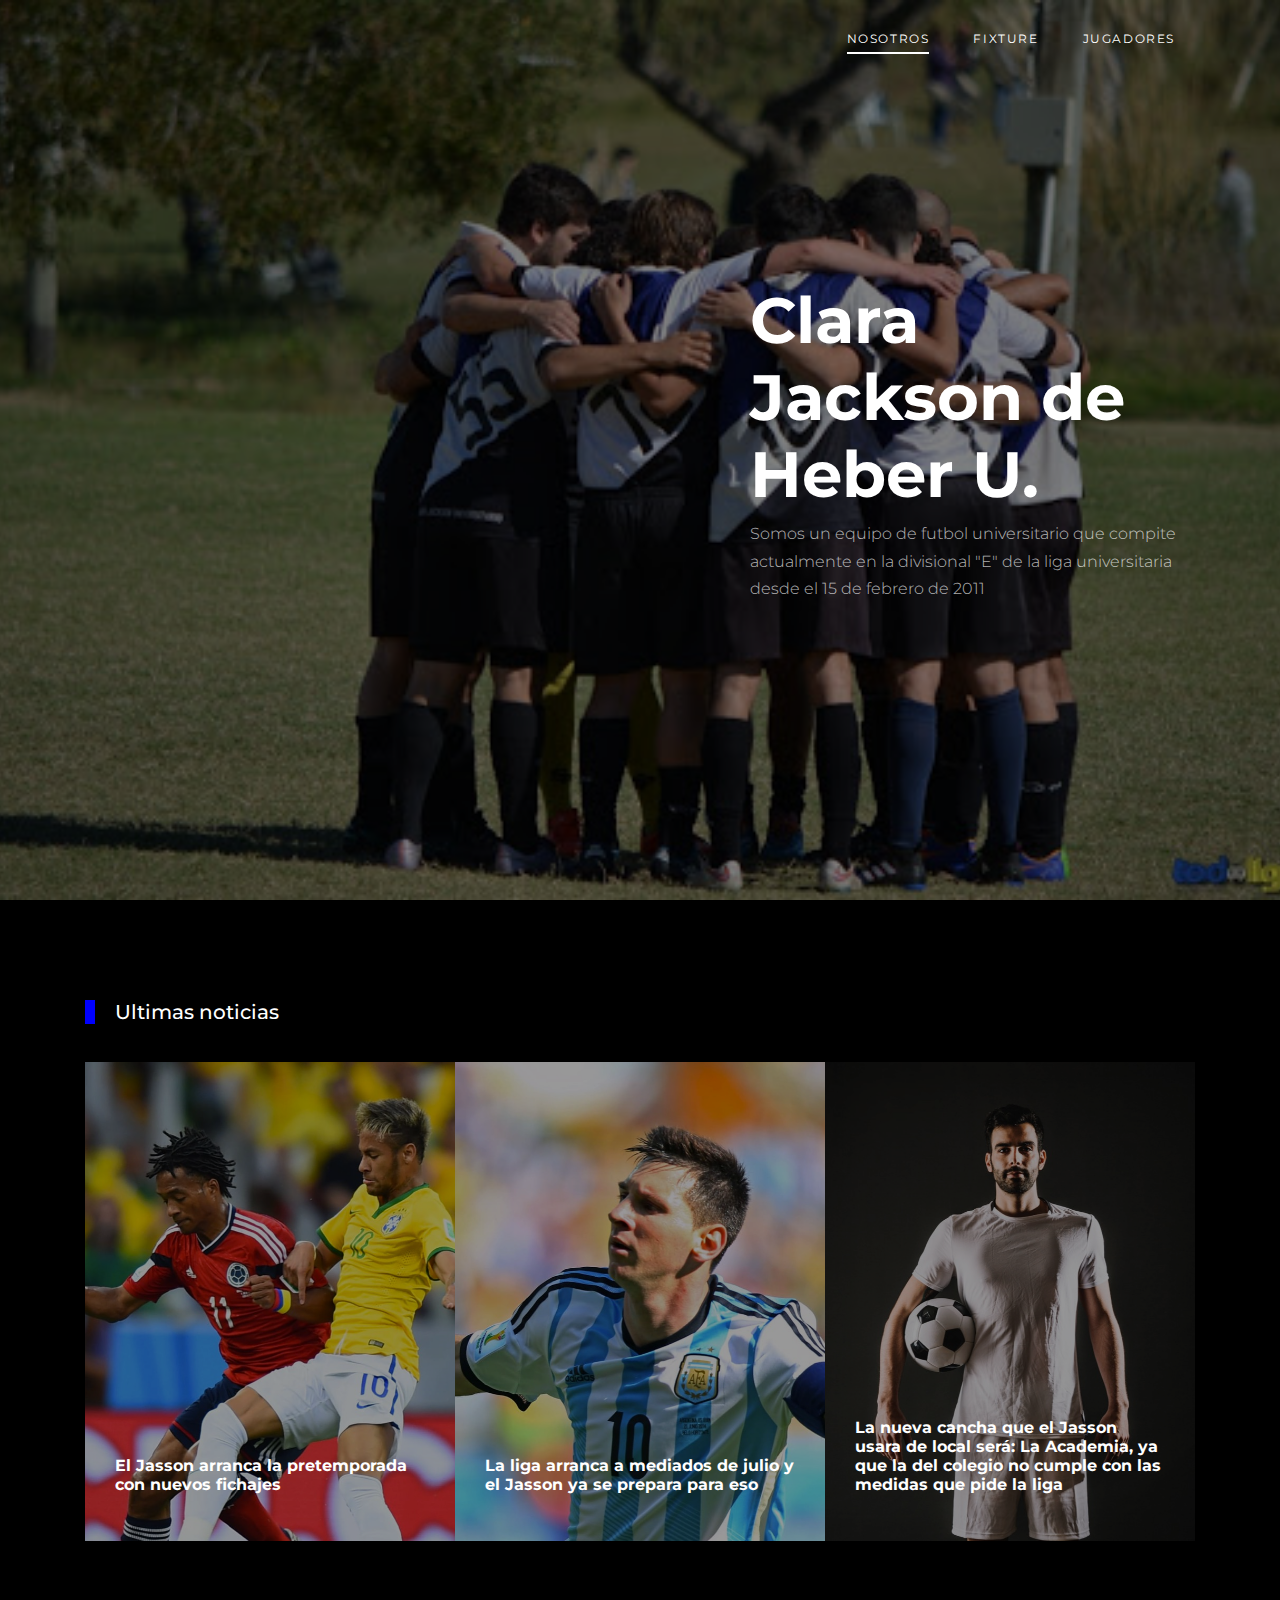
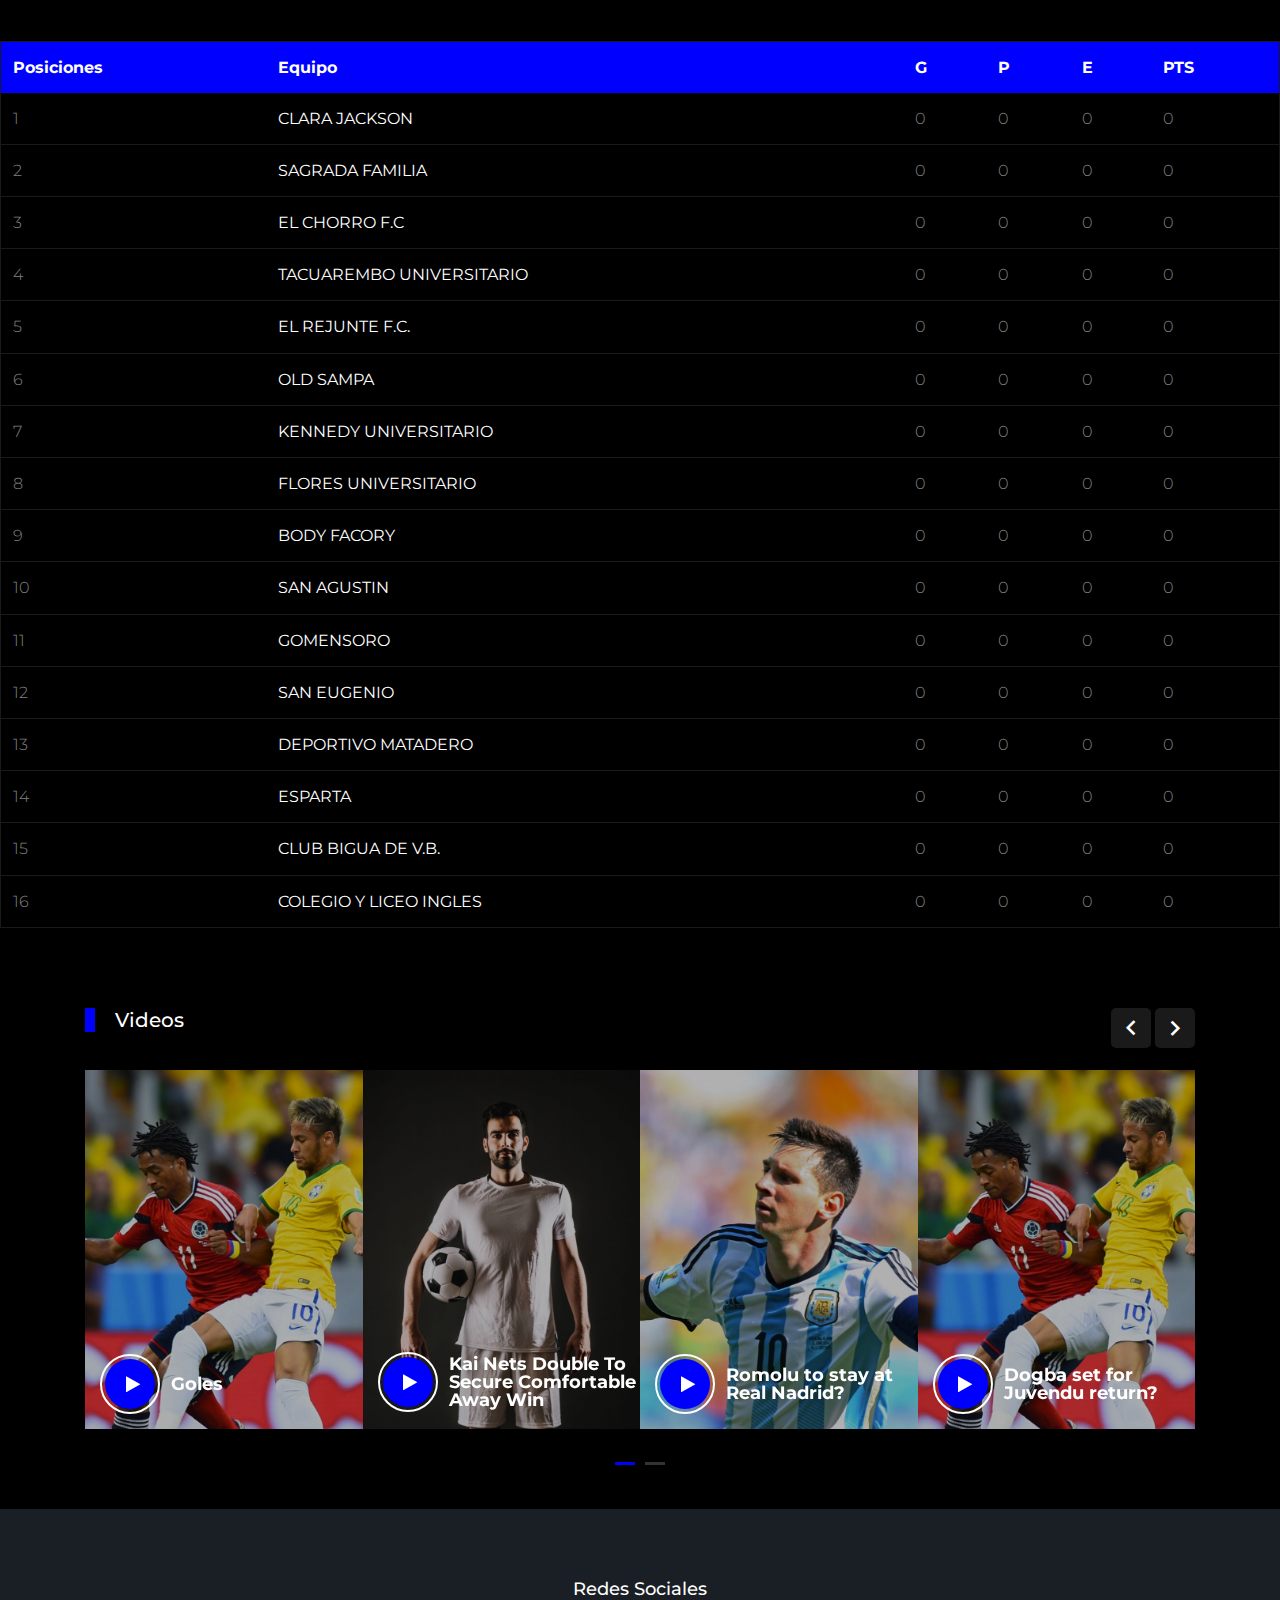
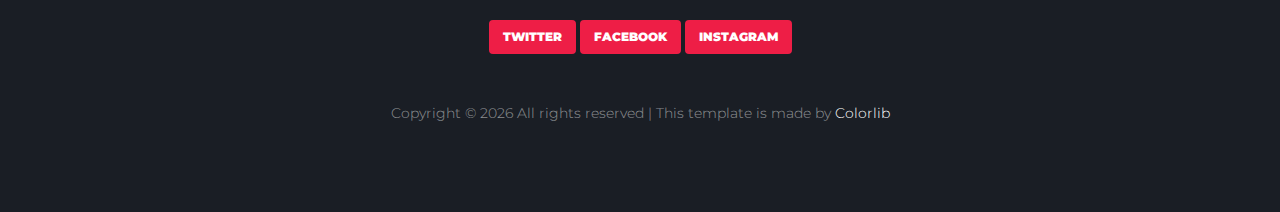
==== commit 06f90288: "cambios" ====
--- a/index.html
+++ b/index.html
@@ -536,9 +536,9 @@
 
 
 
-    <!-- <footer class="footer-section">
+    <footer class="footer-section">
       <div class="container">
-        <div class="row">
+        <!--<div class="row">
           <div class="col-lg-3">
             <div class="widget mb-3">
               <h3>News</h3>
@@ -576,15 +576,18 @@
             </div>
           </div> -->
 
-          <div class="col-lg-3">
-            <div class="widget mb-3">
-              <h3>Social</h3>
-              <ul class="list-unstyled links">
+          <div class="text-center">
+            <div class="widget">
+              <h3>Redes Sociales</h3>
+              <!-- <ul class="list-unstyled links">
                 <li><a href="https://twitter.com/ClaraJacksonU">Twitter</a></li>
                 <li><a href="https://www.facebook.com/Clara-Jackson-Universitario-263541247053677/">Facebook</a></li>
                 <li><a href="https://www.instagram.com/clarajacksonu/">Instagram</a></li>
-                <!-- <li><a href="#">Youtube</a></li> -->
-              </ul>
+                <li><a href="#">Youtube</a></li>
+              </ul> -->
+              <a href="https://twitter.com/ClaraJacksonU" class="btn btn-primary">Twitter</a>
+              <a href="https://www.facebook.com/Clara-Jackson-Universitario-263541247053677/" class="btn btn-primary">Facebook</a>
+              <a href="https://www.instagram.com/clarajacksonu/" class="btn btn-primary">Instagram</a>
             </div>
           </div>
 
--- a/css/style.css
+++ b/css/style.css
@@ -75,9 +75,9 @@
     -webkit-box-shadow: none !important;
     box-shadow: none !important; }
   .btn.btn-primary:hover {
-    border-color: #fff;
+    /* border-color: #fff; */
     background: transparent;
-    color: #fff; }
+    /* color: #fff;*/ }
   .btn.btn-black {
     border-width: 2px;
     border-color: #000;
@@ -612,7 +612,8 @@
     top: 0;
     left: 0;
     right: 0;
-    bottom: 0; }
+    bottom: 0;
+    height: inherit; }
   .hero h1 {
     font-weight: 700;
     font-size: 4rem; }
@@ -910,7 +911,7 @@
 .custom-table {
   margin-bottom: 0; }
   .custom-table thead tr th {
-    background: #0000FF
+    background: #0000FF;
     color: #fff;
     border: none; }
   .custom-table tbody tr td {
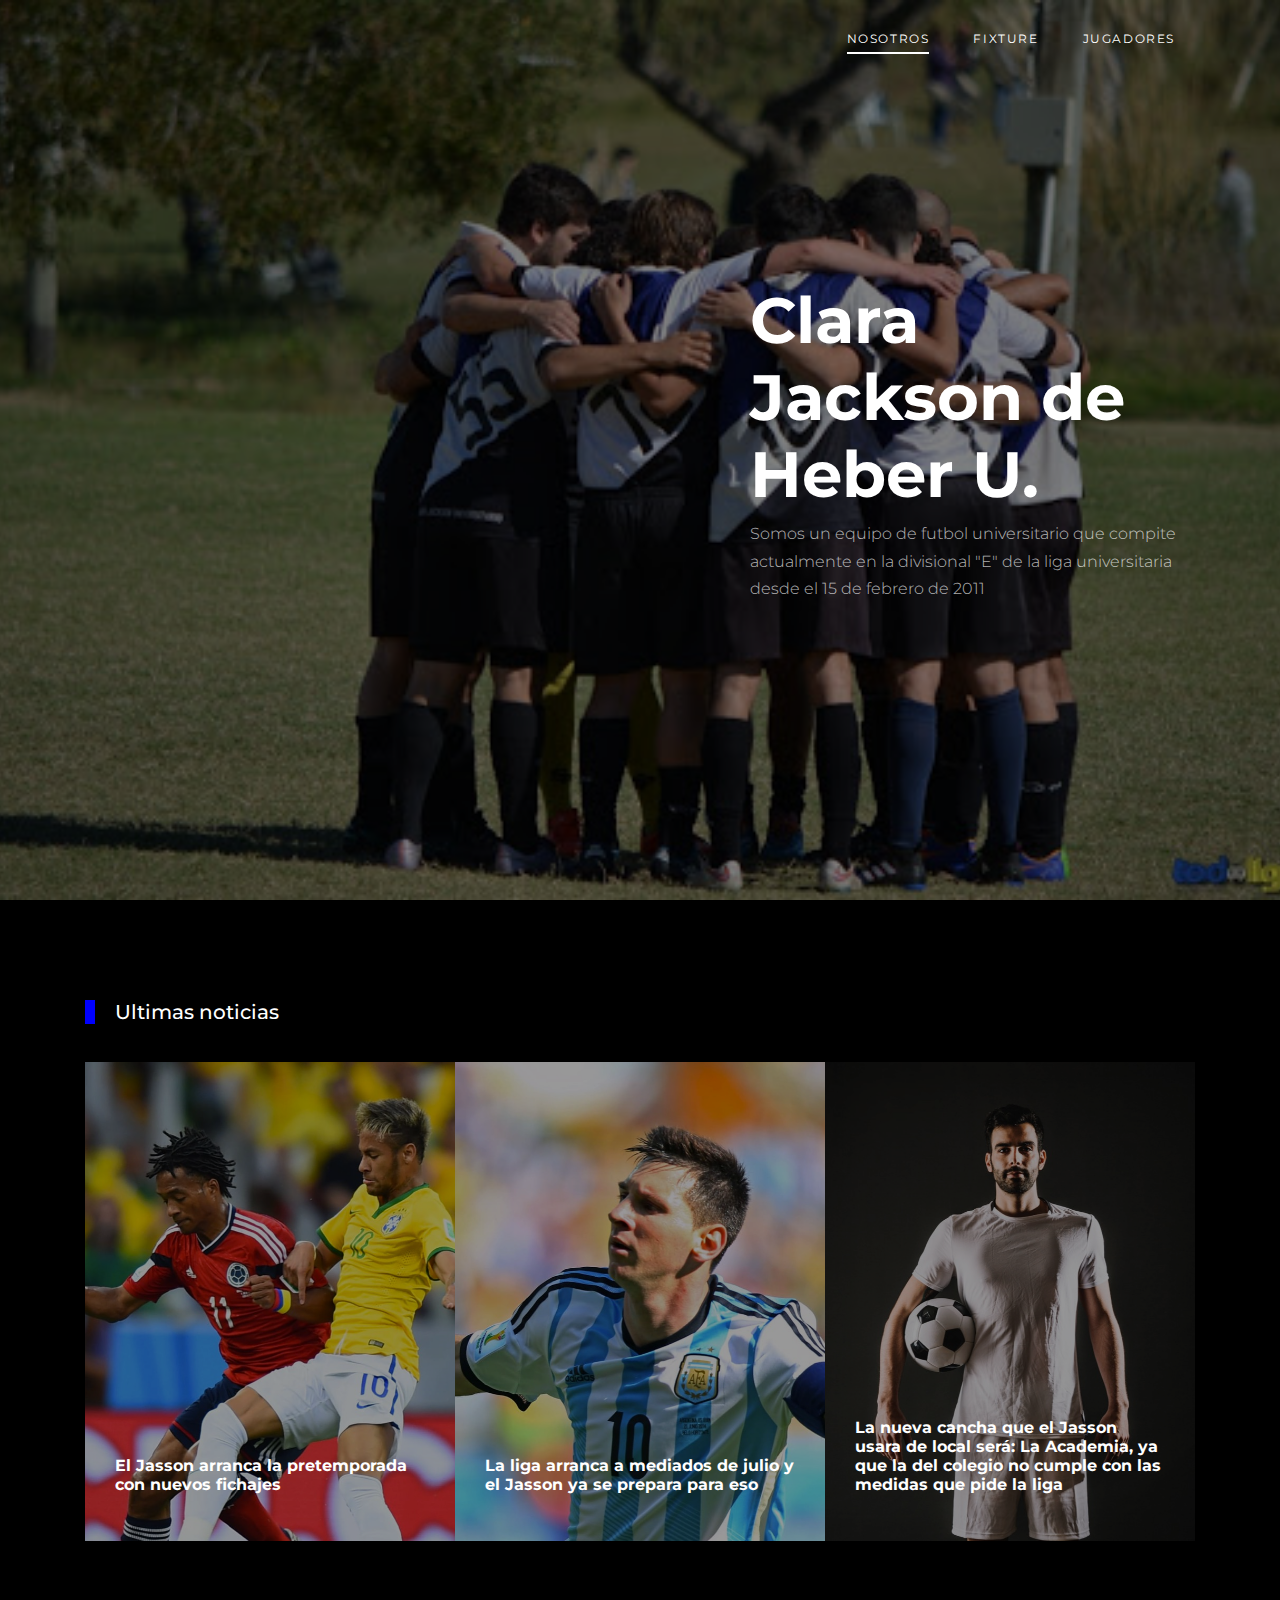
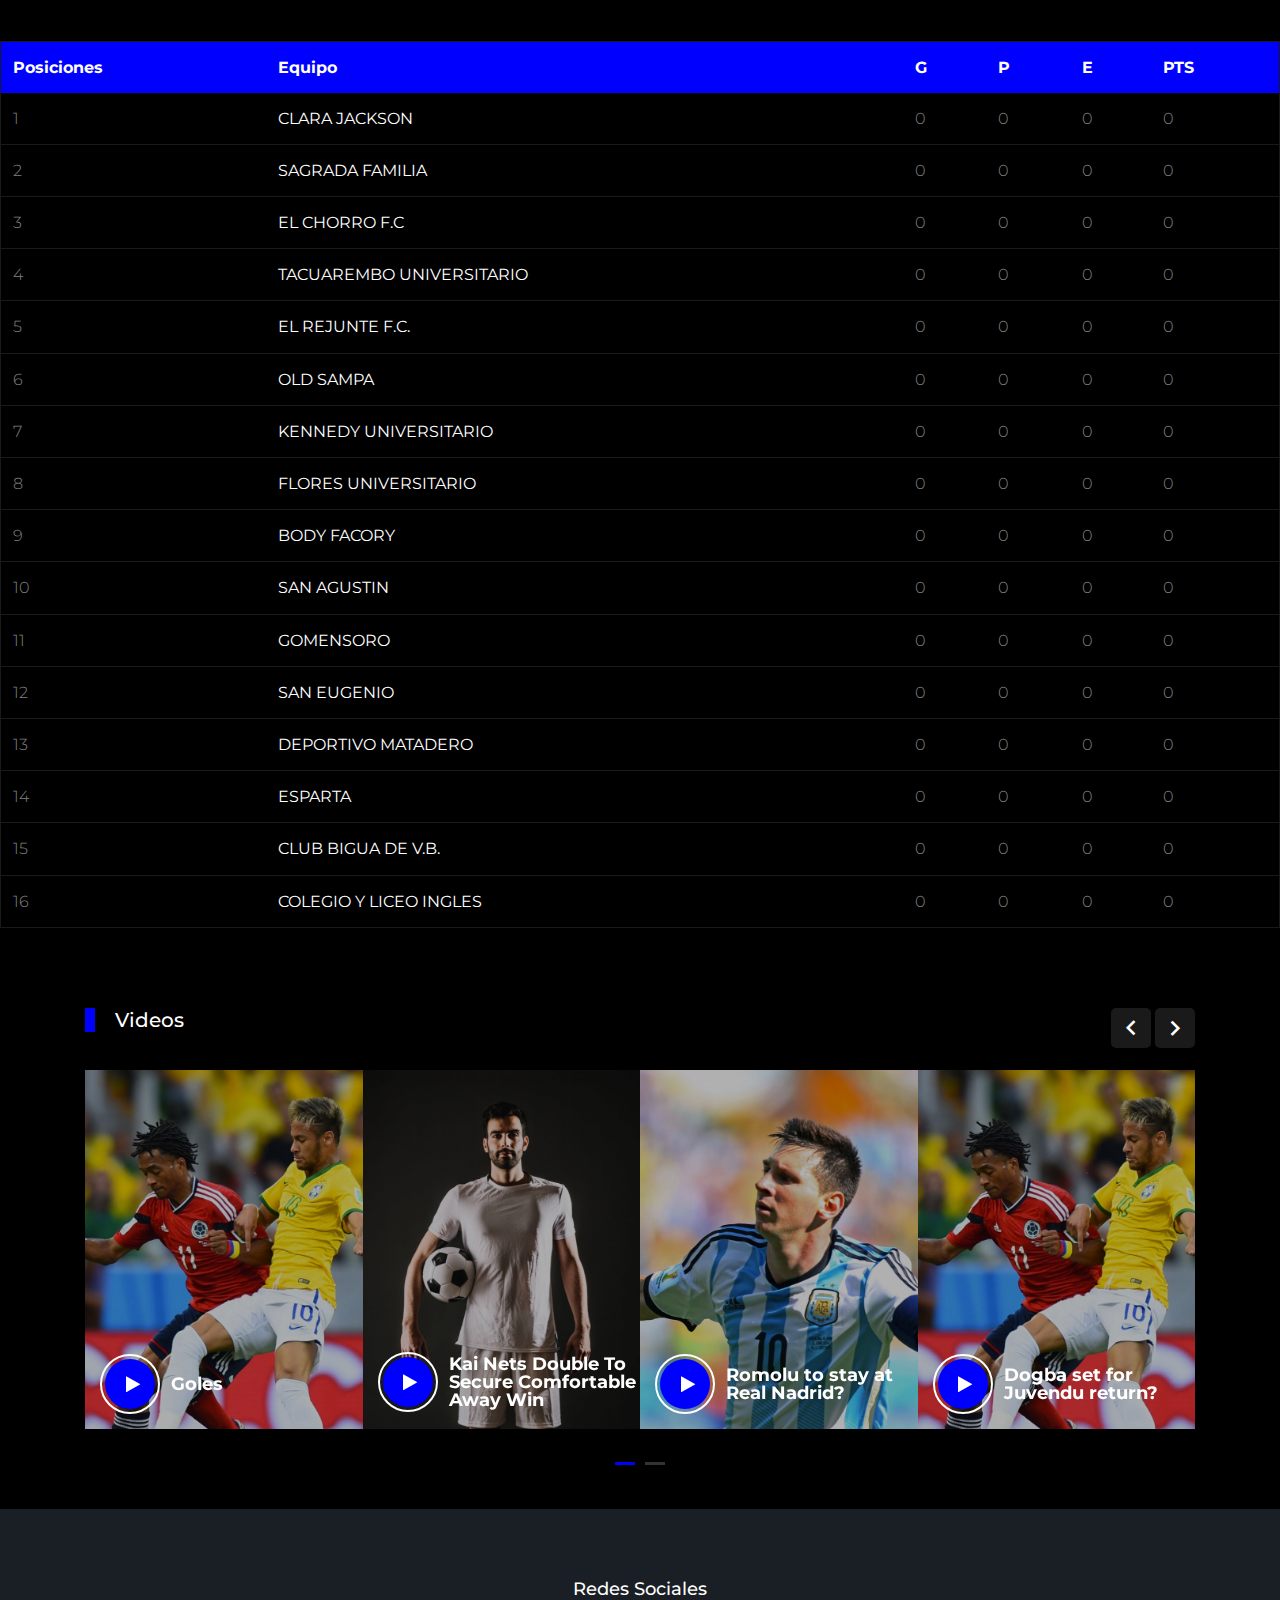
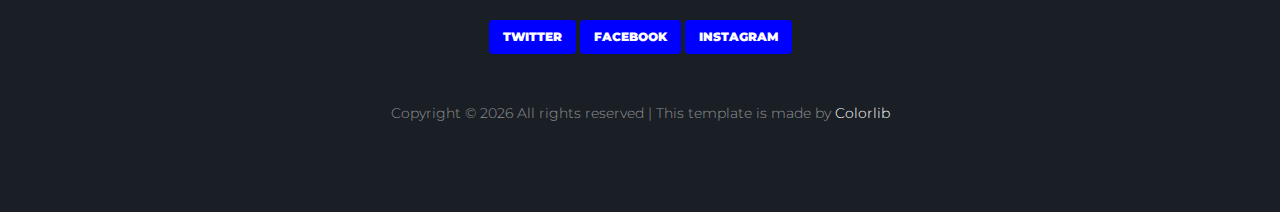
==== commit da87c476: "casa" ====
--- a/index.html
+++ b/index.html
@@ -2,7 +2,7 @@
 <html lang="es">
 
 <head>
-  <title>Clara Jackson Universitario</title>
+  <title>Clara Jackson - Nosotros</title>
   <meta charset="utf-8">
   <meta name="viewport" content="width=device-width, initial-scale=1, shrink-to-fit=no">
 
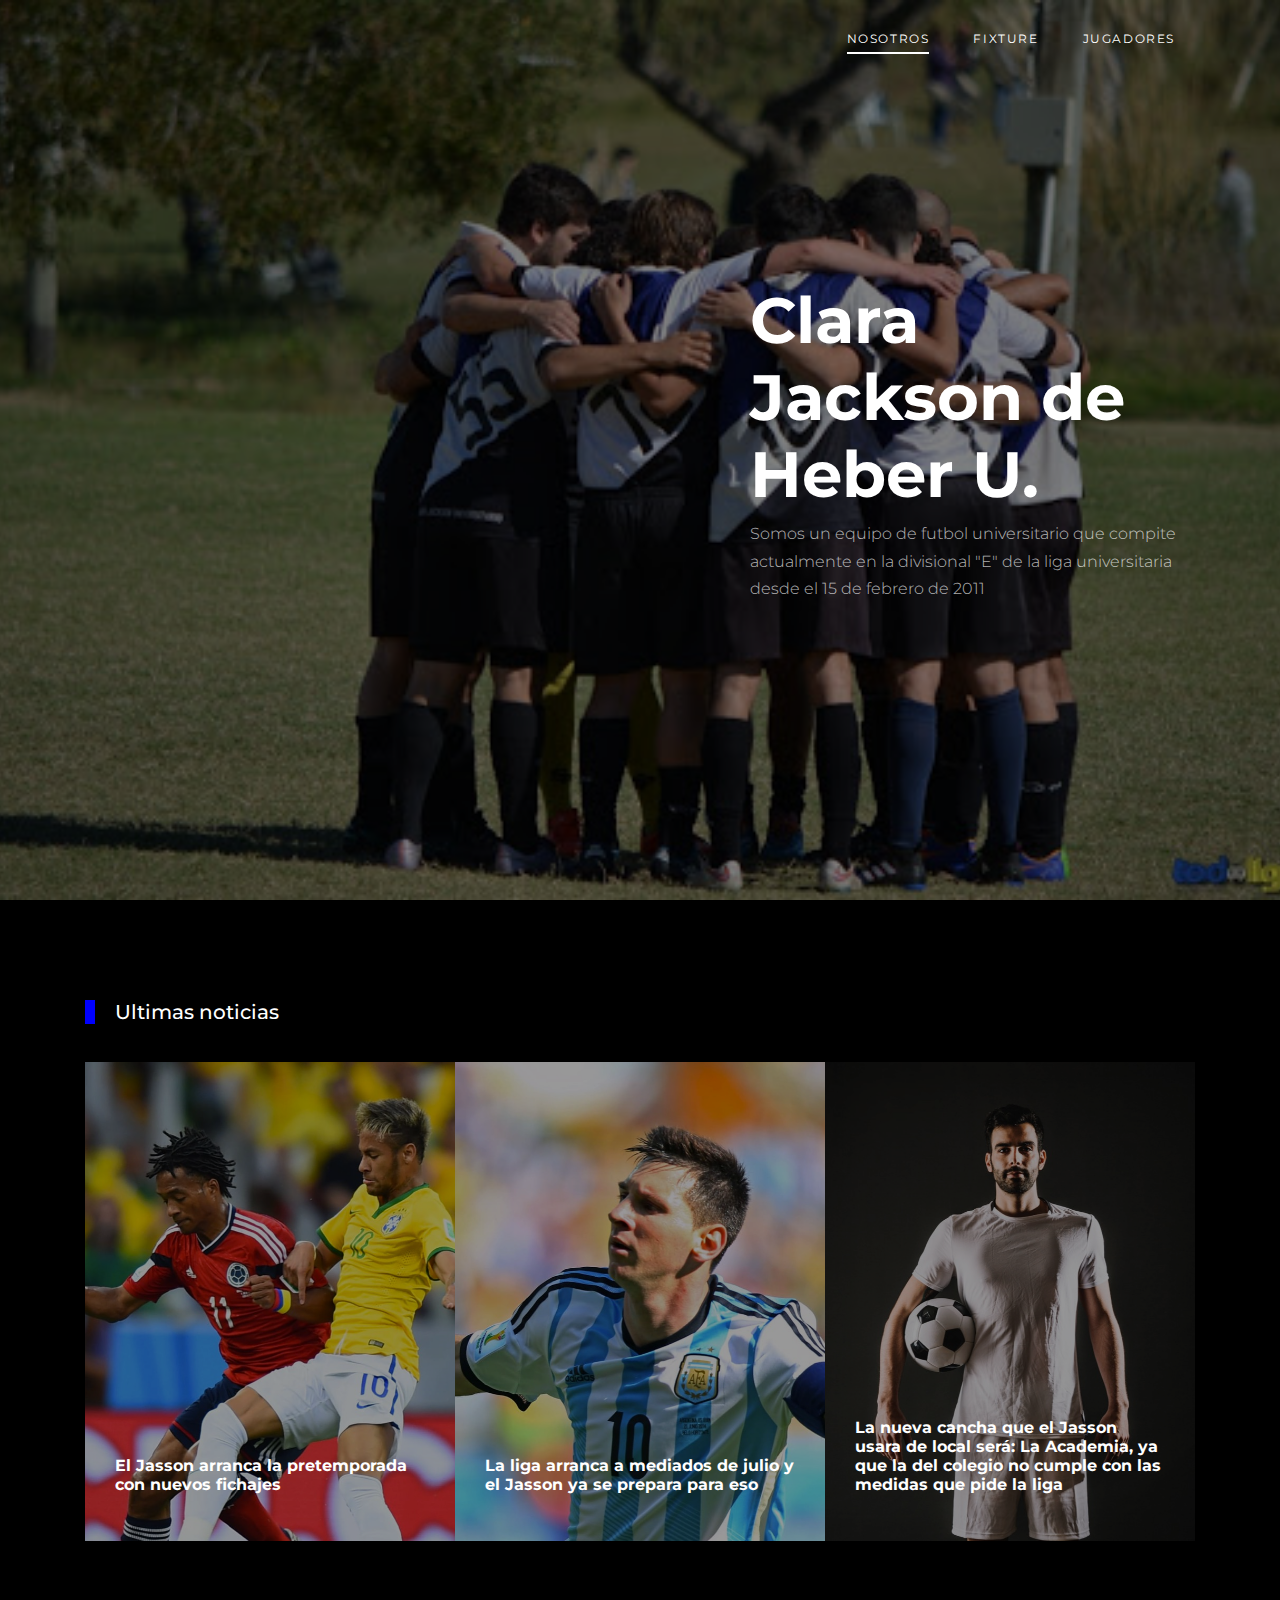
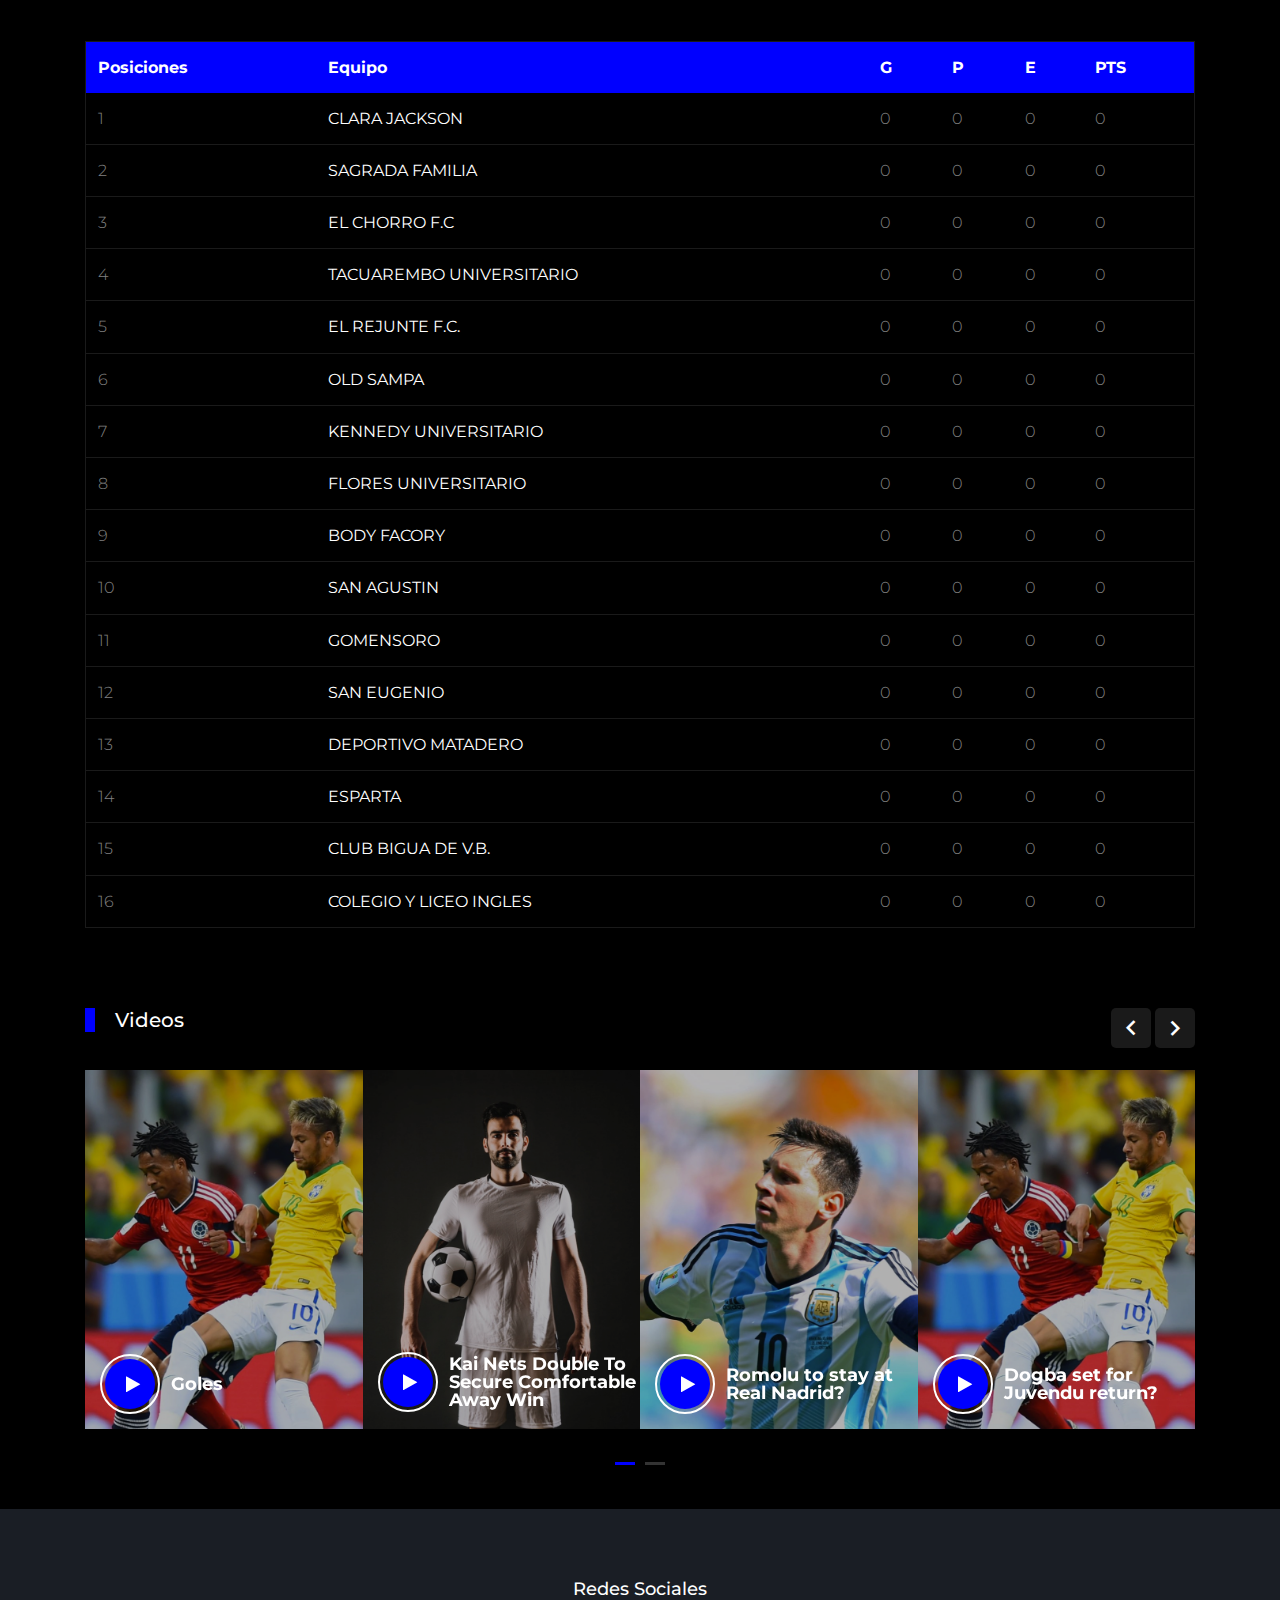
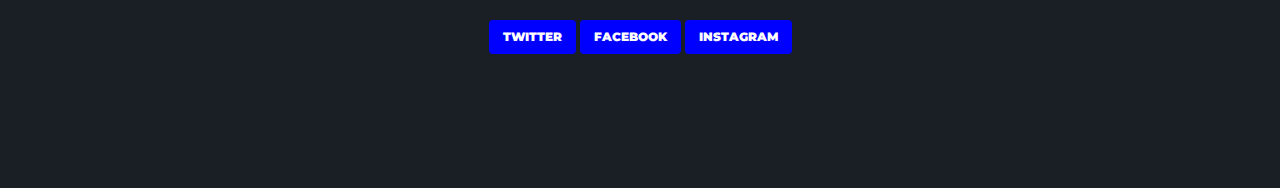
==== commit e1ea05c4: "cambios" ====
--- a/index.html
+++ b/index.html
@@ -244,7 +244,7 @@
             </div>
           </div>
           <div class="col-lg-6"> -->
-            
+            <div class="container">
             <div class="widget-next-match">
               <table class="table custom-table">
                 <thead>
@@ -389,7 +389,7 @@
                   </tr>
                 </tbody>
               </table>
-            </div>
+            </div></div>
 
           </div>
         </div>
@@ -585,24 +585,24 @@
                 <li><a href="https://www.instagram.com/clarajacksonu/">Instagram</a></li>
                 <li><a href="#">Youtube</a></li>
               </ul> -->
-              <a href="https://twitter.com/ClaraJacksonU" class="btn btn-primary">Twitter</a>
-              <a href="https://www.facebook.com/Clara-Jackson-Universitario-263541247053677/" class="btn btn-primary">Facebook</a>
-              <a href="https://www.instagram.com/clarajacksonu/" class="btn btn-primary">Instagram</a>
-            </div>
-          </div>
-
-        </div>
+              <a href="https://twitter.com/ClaraJacksonU" class="btn btn-primary" target="_blank">Twitter</a>
+              <a href="https://www.facebook.com/Clara-Jackson-Universitario-263541247053677/" target="_blank" class="btn btn-primary">Facebook</a>
+              <a href="https://www.instagram.com/clarajacksonu/" class="btn btn-primary" target="_blank">Instagram</a>
+            </div>
+          </div>
+
+        
 
         <div class="row text-center">
           <div class="col-md-12">
             <div class=" pt-5">
               <p>
                 <!-- Link back to Colorlib can't be removed. Template is licensed under CC BY 3.0. -->
-                Copyright &copy;
+                <!-- Copyright &copy;
                 <script>
                   document.write(new Date().getFullYear());
                 </script> All rights reserved | This template is made
-                </i> by <a href="https://colorlib.com" target="_blank">Colorlib</a>
+                </i> by <a href="https://colorlib.com" target="_blank">Colorlib</a> -->
                 <!-- Link back to Colorlib can't be removed. Template is licensed under CC BY 3.0. -->
               </p>
             </div>
--- a/css/style.css
+++ b/css/style.css
@@ -481,12 +481,12 @@
       position: relative;
       color: #212529; }
       .site-mobile-menu .site-nav-wrap a:hover {
-        color: #ee1e46; }
+        color: #0000FF; }
     .site-mobile-menu .site-nav-wrap li {
       position: relative;
       display: block; }
       .site-mobile-menu .site-nav-wrap li.active > a {
-        color: #ee1e46; }
+        color: #0000FF; }
     .site-mobile-menu .site-nav-wrap .arrow-collapse {
       position: absolute;
       right: 0px;
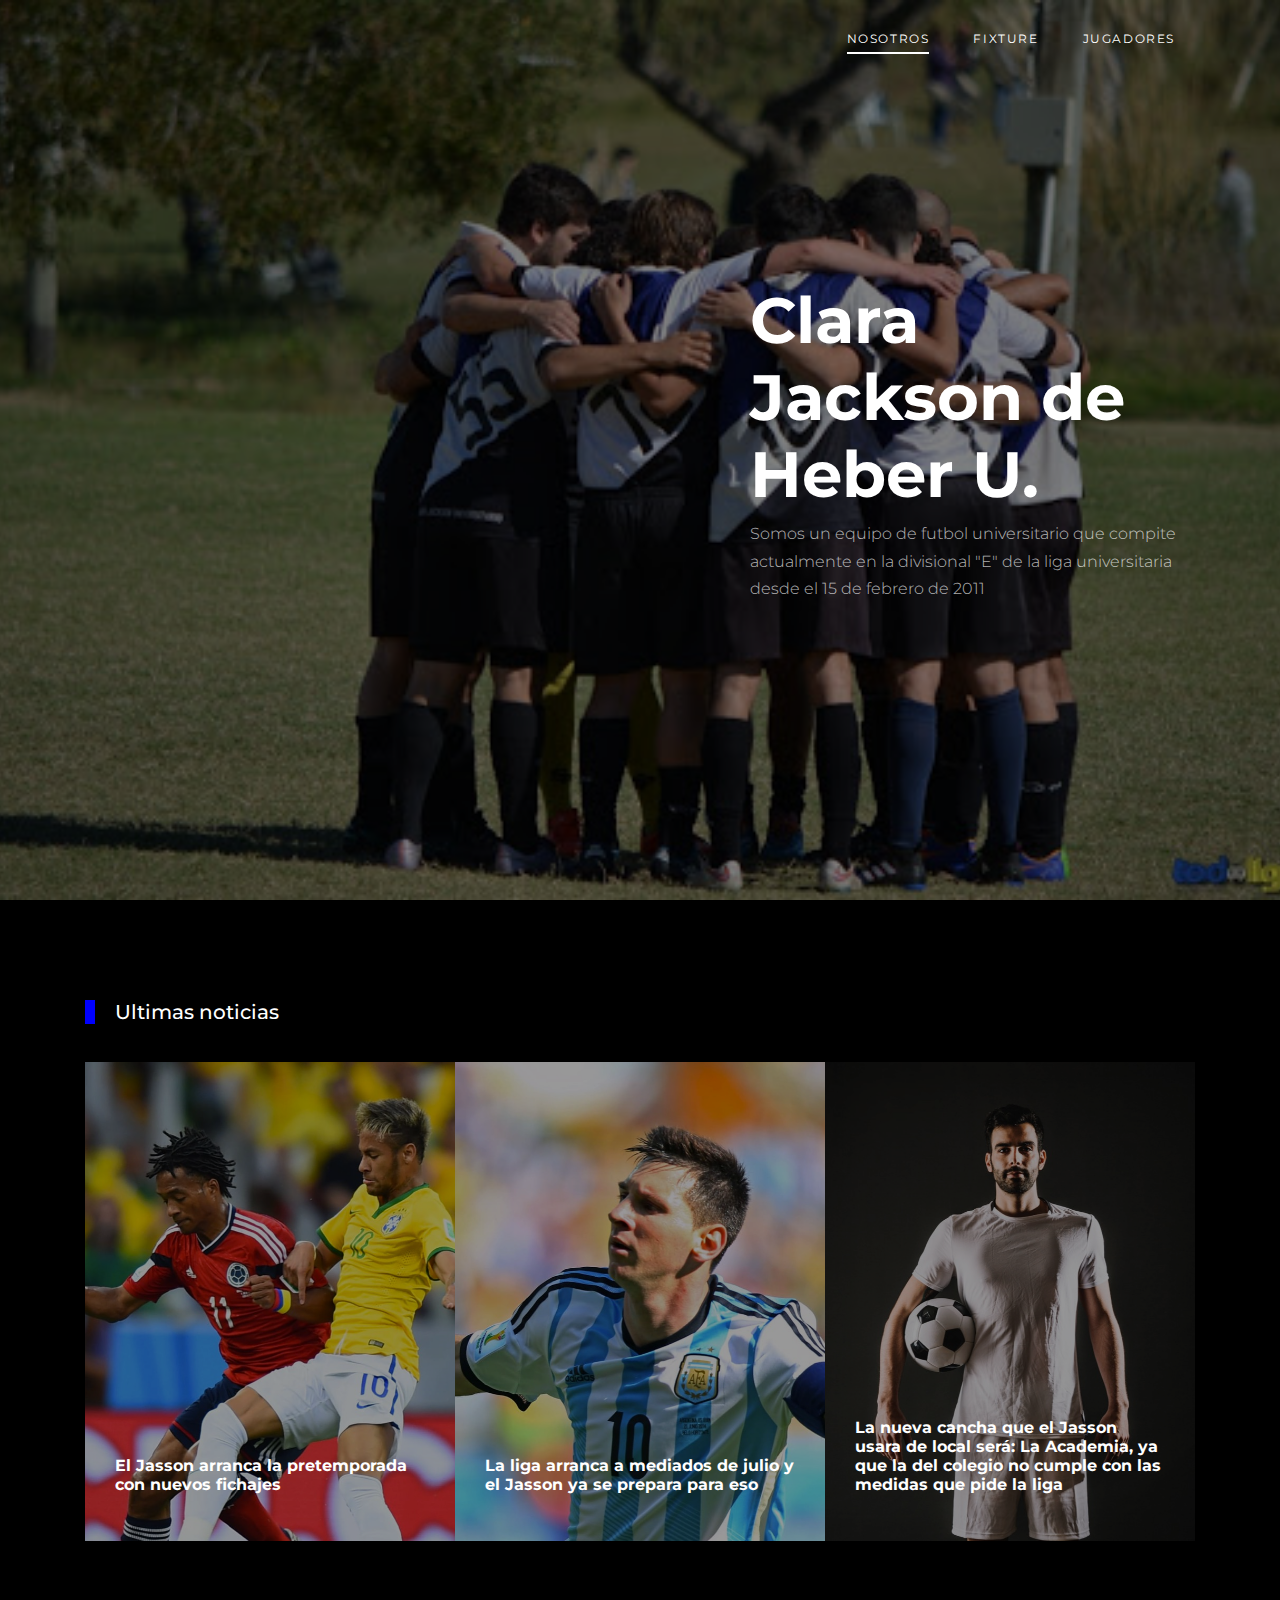
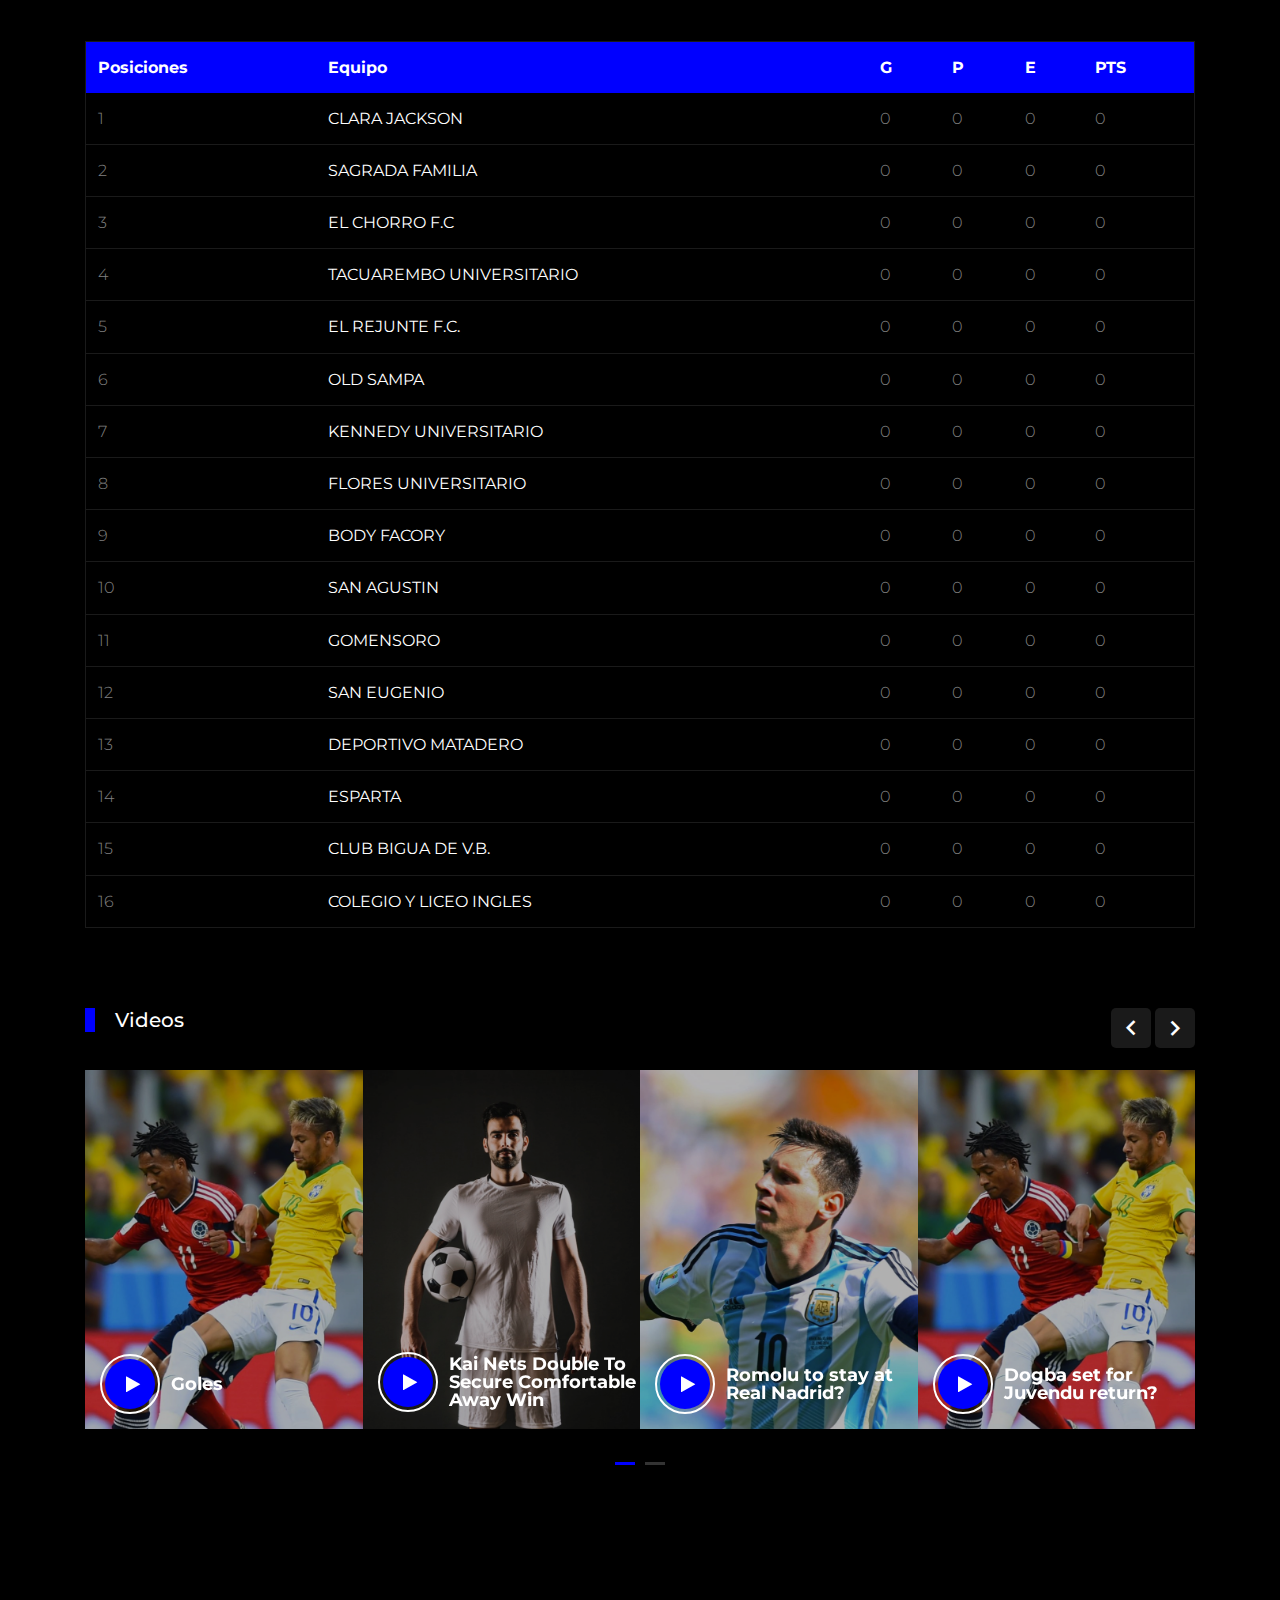
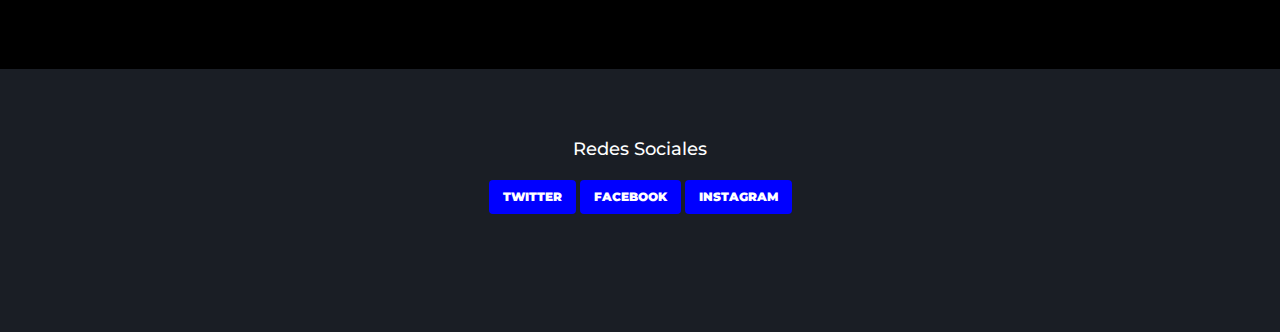
==== commit f30ce393: "arreglos en casa" ====
--- a/index.html
+++ b/index.html
@@ -498,85 +498,12 @@
       </div>
     </div>
 
-    <!-- <div class="container site-section">
-      <div class="row">
-        <div class="col-6 title-section">
-          <h2 class="heading">Our Blog</h2>
-        </div>
-      </div>
-      <div class="row">
-        <div class="col-lg-6">
-          <div class="custom-media d-flex">
-            <div class="img mr-4">
-              <img src="images/img_1.jpg" alt="Image" class="img-fluid">
-            </div>
-            <div class="text">
-              <span class="meta">May 20, 2020</span>
-              <h3 class="mb-4"><a href="#">Romolu to stay at Real Nadrid?</a></h3>
-              <p>Lorem ipsum dolor sit amet, consectetur adipisicing elit. Possimus deserunt saepe tempora dolorem.</p>
-              <p><a href="#">Read more</a></p>
-            </div>
-          </div>
-        </div>
-        <div class="col-lg-6">
-          <div class="custom-media d-flex">
-            <div class="img mr-4">
-              <img src="images/img_3.jpg" alt="Image" class="img-fluid">
-            </div>
-            <div class="text">
-              <span class="meta">May 20, 2020</span>
-              <h3 class="mb-4"><a href="#">Romolu to stay at Real Nadrid?</a></h3>
-              <p>Lorem ipsum dolor sit amet, consectetur adipisicing elit. Possimus deserunt saepe tempora dolorem.</p>
-              <p><a href="#">Read more</a></p>
-            </div>
-          </div>
-        </div>
-      </div>
-    </div> -->
-
-
-
-    <footer class="footer-section">
+    <div class="container site-section">
+      <div id="tablas" class="row"></div>
+    </div>
+      <footer class="footer-section">
       <div class="container">
-        <!--<div class="row">
-          <div class="col-lg-3">
-            <div class="widget mb-3">
-              <h3>News</h3>
-              <ul class="list-unstyled links">
-                <li><a href="#">All</a></li>
-                <li><a href="#">Club News</a></li>
-                <li><a href="#">Media Center</a></li>
-                <li><a href="#">Video</a></li>
-                <li><a href="#">RSS</a></li>
-              </ul>
-            </div>
-          </div>
-          <div class="col-lg-3">
-            <div class="widget mb-3">
-              <h3>Tickets</h3>
-              <ul class="list-unstyled links">
-                <li><a href="#">Online Ticket</a></li>
-                <li><a href="#">Payment and Prices</a></li>
-                <li><a href="#">Contact &amp; Booking</a></li>
-                <li><a href="#">Tickets</a></li>
-                <li><a href="#">Coupon</a></li>
-              </ul>
-            </div>
-          </div>
-          <div class="col-lg-3">
-            <div class="widget mb-3">
-              <h3>Matches</h3>
-              <ul class="list-unstyled links">
-                <li><a href="#">Standings</a></li>
-                <li><a href="#">World Cup</a></li>
-                <li><a href="#">La Lega</a></li>
-                <li><a href="#">Hyper Cup</a></li>
-                <li><a href="#">World League</a></li>
-              </ul>
-            </div>
-          </div> -->
-
-          <div class="text-center">
+         <div class="text-center">
             <div class="widget">
               <h3>Redes Sociales</h3>
               <!-- <ul class="list-unstyled links">
@@ -596,15 +523,6 @@
         <div class="row text-center">
           <div class="col-md-12">
             <div class=" pt-5">
-              <p>
-                <!-- Link back to Colorlib can't be removed. Template is licensed under CC BY 3.0. -->
-                <!-- Copyright &copy;
-                <script>
-                  document.write(new Date().getFullYear());
-                </script> All rights reserved | This template is made
-                </i> by <a href="https://colorlib.com" target="_blank">Colorlib</a> -->
-                <!-- Link back to Colorlib can't be removed. Template is licensed under CC BY 3.0. -->
-              </p>
             </div>
           </div>
 
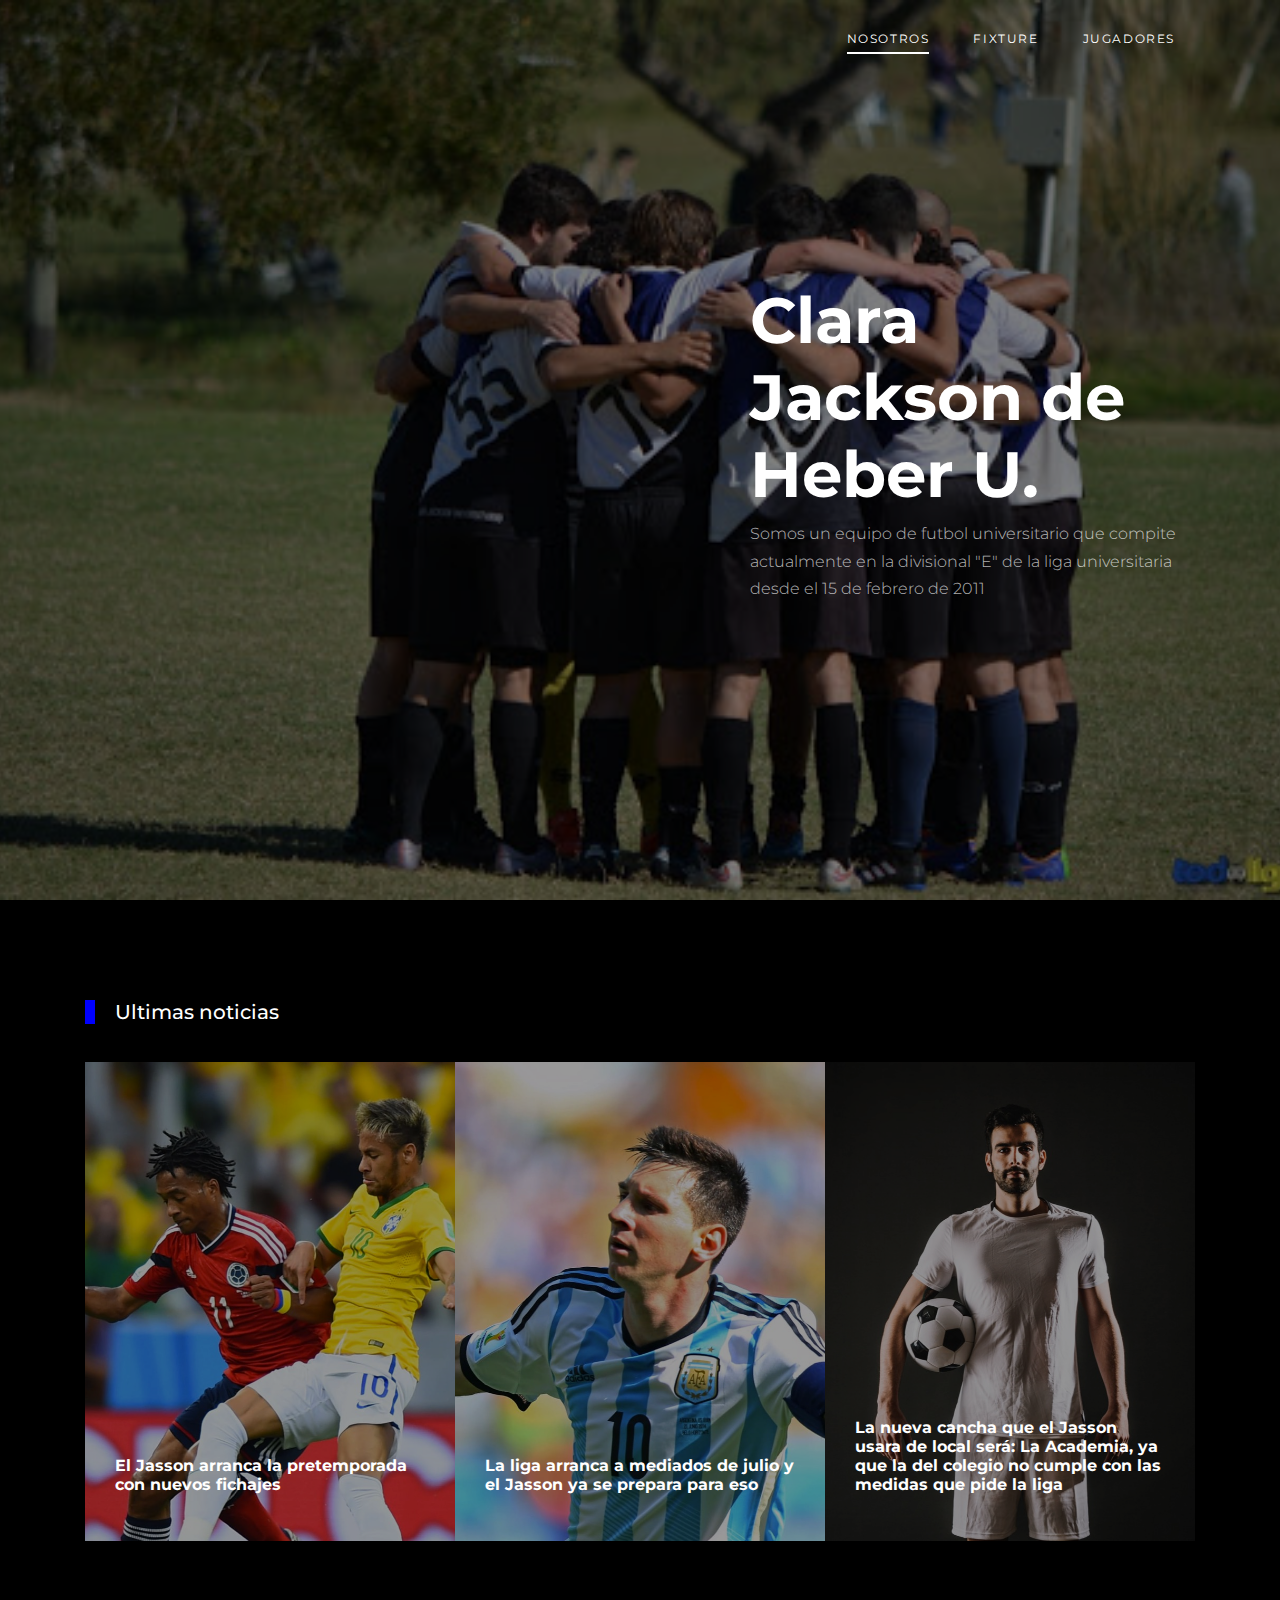
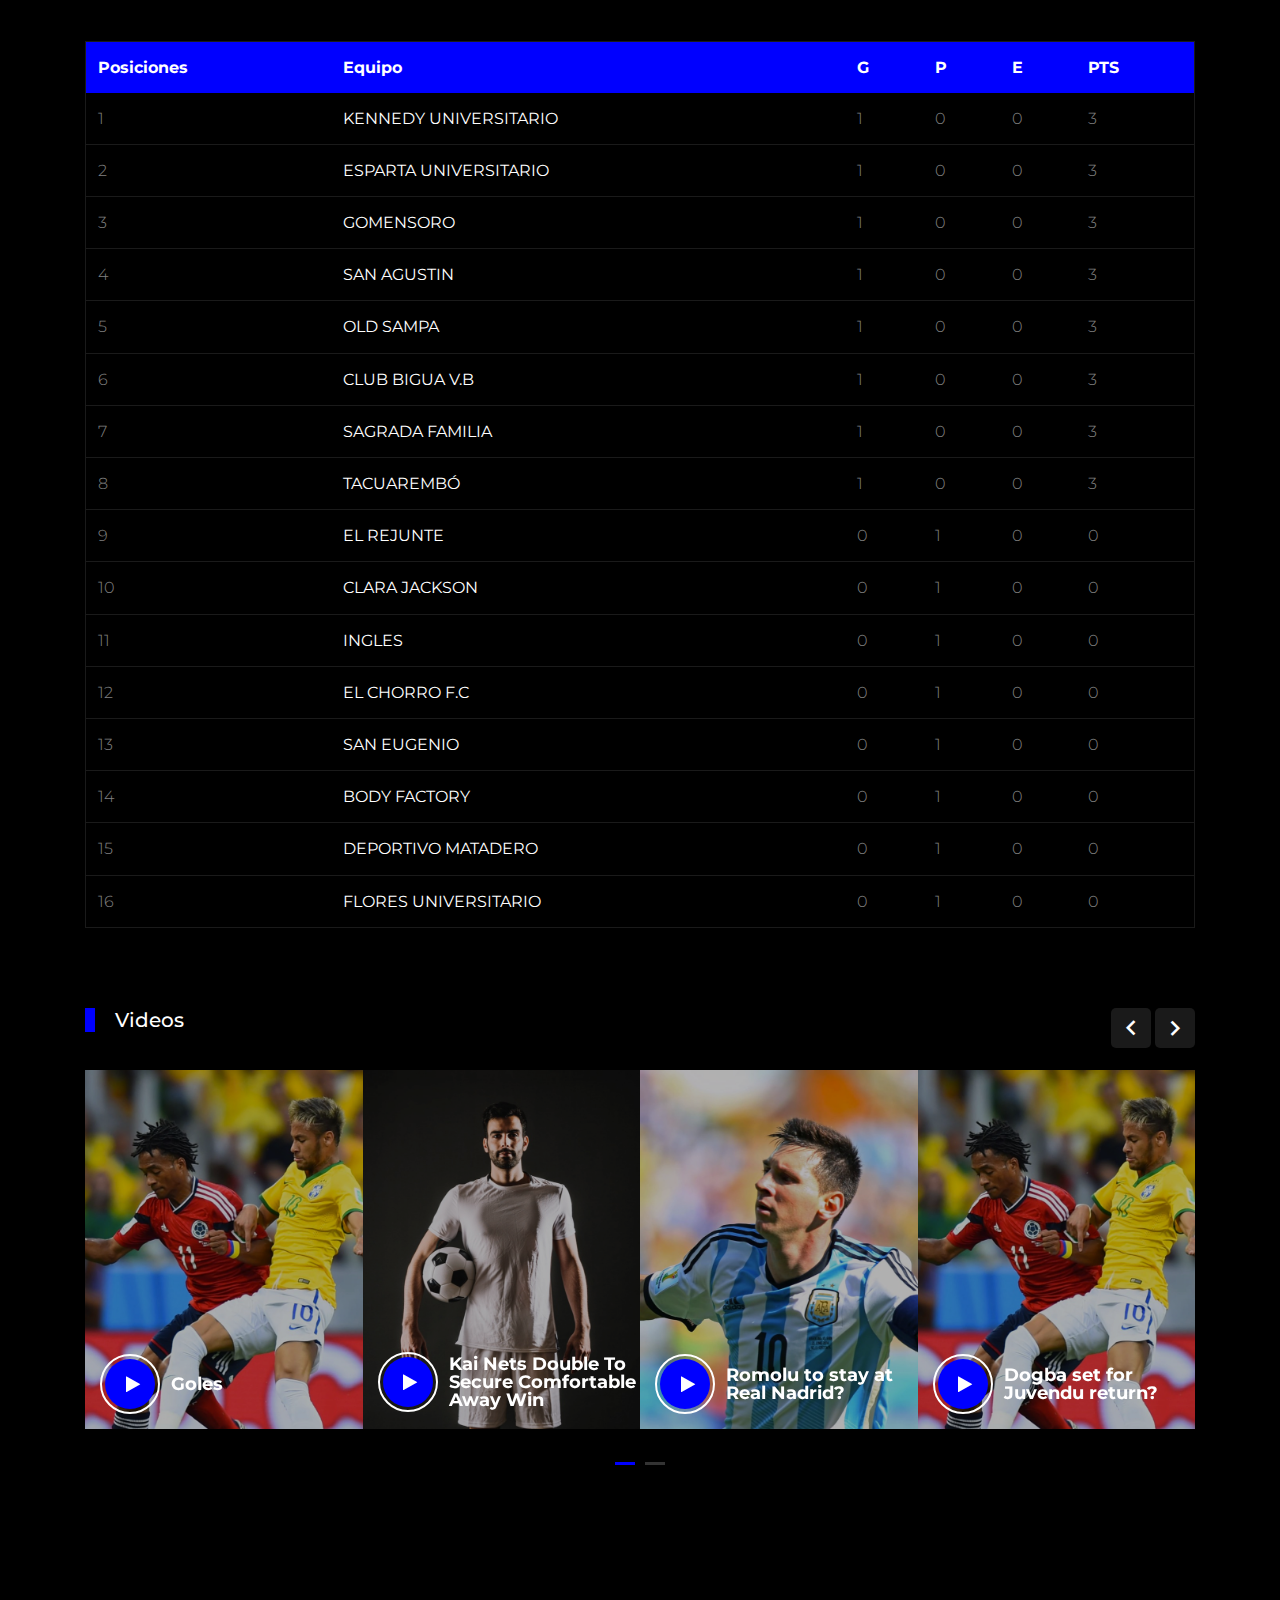
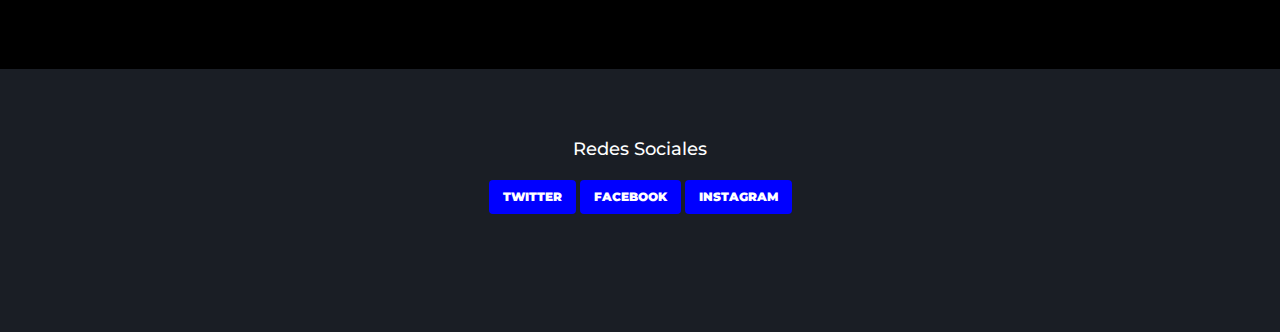
==== commit f5c35c81: "CAMBIOS" ====
--- a/index.html
+++ b/index.html
@@ -260,130 +260,129 @@
                 <tbody>
                   <tr>
                     <td>1</td>
-                    <td><strong class="text-white"> CLARA JACKSON</strong></td>
-                    <td>0</td>
-                    <td>0</td>
-                    <td>0</td>
-                    <td>0</td>
+                    <td><strong class="text-white"> KENNEDY UNIVERSITARIO</strong></td>
+                    <td>1</td>
+                    <td>0</td>
+                    <td>0</td>
+                    <td>3</td>
                   </tr>
                   <tr>
                     <td>2</td>
-                    <td><strong class="text-white"> SAGRADA FAMILIA</strong></td>
-                    <td>0</td>
-                    <td>0</td>
-                    <td>0</td>
-                    <td>0</td>
-                  </tr>
-                  <tr>
-                    <td>3</td>
-                    <td><strong class="text-white">EL CHORRO F.C</strong></td>
-                    <td>0</td>
-                    <td>0</td>
-                    <td>0</td>
-                    <td>0</td>
+                    <td><strong class="text-white"> ESPARTA UNIVERSITARIO</strong></td>
+                    <td>1</td>
+                    <td>0</td>
+                    <td>0</td>
+                    <td>3</td>
+                  </tr>
+                  <tr>
+                    <td>3</td>
+                    <td><strong class="text-white">GOMENSORO</strong></td>
+                    <td>1</td>
+                    <td>0</td>
+                    <td>0</td>
+                    <td>3</td>
                   </tr>
                   <tr>
                     <td>4</td>
-                    <td><strong class="text-white">TACUAREMBO
-                      UNIVERSITARIO</strong></td>
-                    <td>0</td>
-                    <td>0</td>
-                    <td>0</td>
-                    <td>0</td>
+                    <td><strong class="text-white">SAN AGUSTIN</strong></td>
+                    <td>1</td>
+                    <td>0</td>
+                    <td>0</td>
+                    <td>3</td>
                   </tr>
                   <tr>
                     <td>5</td>
-                    <td><strong class="text-white">EL REJUNTE F.C.</strong></td>
-                    <td>0</td>
-                    <td>0</td>
-                    <td>0</td>
-                    <td>0</td>
+                    <td><strong class="text-white">OLD SAMPA</strong></td>
+                    <td>1</td>
+                    <td>0</td>
+                    <td>0</td>
+                    <td>3</td>
                   </tr>
                   <tr>
                     <td>6</td>
-                    <td><strong class="text-white">OLD SAMPA</strong></td>
-                    <td>0</td>
-                    <td>0</td>
-                    <td>0</td>
-                    <td>0</td>
+                    <td><strong class="text-white">CLUB BIGUA V.B</strong></td>
+                    <td>1</td>
+                    <td>0</td>
+                    <td>0</td>
+                    <td>3</td>
                   </tr>
                   <tr>
                     <td>7</td>
-                    <td><strong class="text-white">KENNEDY UNIVERSITARIO</strong></td>
-                    <td>0</td>
-                    <td>0</td>
-                    <td>0</td>
-                    <td>0</td>
+                    <td><strong class="text-white">SAGRADA FAMILIA</strong></td>
+                    <td>1</td>
+                    <td>0</td>
+                    <td>0</td>
+                    <td>3</td>
                   </tr>
                   <tr>
                     <td>8</td>
+                    <td><strong class="text-white">TACUAREMBÓ</strong></td>
+                    <td>1</td>
+                    <td>0</td>
+                    <td>0</td>
+                    <td>3</td>
+                  </tr>
+                  <tr>
+                    <td>9</td>
+                    <td><strong class="text-white">EL REJUNTE</strong></td>
+                    <td>0</td>
+                    <td>1</td>
+                    <td>0</td>
+                    <td>0</td>
+                  </tr>
+                  <tr>
+                    <td>10</td>
+                    <td><strong class="text-white">CLARA JACKSON</strong></td>
+                    <td>0</td>
+                    <td>1</td>
+                    <td>0</td>
+                    <td>0</td>
+                  </tr>
+                  <tr>
+                    <td>11</td>
+                    <td><strong class="text-white">INGLES</strong></td>
+                    <td>0</td>
+                    <td>1</td>
+                    <td>0</td>
+                    <td>0</td>
+                  </tr>
+                  <tr>
+                    <td>12</td>
+                    <td><strong class="text-white"> EL CHORRO F.C</strong></td>
+                    <td>0</td>
+                    <td>1</td>
+                    <td>0</td>
+                    <td>0</td>
+                  </tr>
+                  <tr>
+                    <td>13</td>
+                    <td><strong class="text-white">SAN EUGENIO</strong></td>
+                    <td>0</td>
+                    <td>1</td>
+                    <td>0</td>
+                    <td>0</td>
+                  </tr>
+                  <tr>
+                    <td>14</td>
+                    <td><strong class="text-white"> BODY FACTORY</strong></td>
+                    <td>0</td>
+                    <td>1</td>
+                    <td>0</td>
+                    <td>0</td>
+                  </tr>
+                  <tr>
+                    <td>15</td>
+                    <td><strong class="text-white">DEPORTIVO MATADERO</strong></td>
+                    <td>0</td>
+                    <td>1</td>
+                    <td>0</td>
+                    <td>0</td>
+                  </tr>
+                  <tr>
+                    <td>16</td>
                     <td><strong class="text-white">FLORES UNIVERSITARIO</strong></td>
                     <td>0</td>
-                    <td>0</td>
-                    <td>0</td>
-                    <td>0</td>
-                  </tr>
-                  <tr>
-                    <td>9</td>
-                    <td><strong class="text-white">BODY FACORY</strong></td>
-                    <td>0</td>
-                    <td>0</td>
-                    <td>0</td>
-                    <td>0</td>
-                  </tr>
-                  <tr>
-                    <td>10</td>
-                    <td><strong class="text-white">SAN AGUSTIN</strong></td>
-                    <td>0</td>
-                    <td>0</td>
-                    <td>0</td>
-                    <td>0</td>
-                  </tr>
-                  <tr>
-                    <td>11</td>
-                    <td><strong class="text-white">GOMENSORO</strong></td>
-                    <td>0</td>
-                    <td>0</td>
-                    <td>0</td>
-                    <td>0</td>
-                  </tr>
-                  <tr>
-                    <td>12</td>
-                    <td><strong class="text-white"> SAN EUGENIO</strong></td>
-                    <td>0</td>
-                    <td>0</td>
-                    <td>0</td>
-                    <td>0</td>
-                  </tr>
-                  <tr>
-                    <td>13</td>
-                    <td><strong class="text-white">DEPORTIVO MATADERO</strong></td>
-                    <td>0</td>
-                    <td>0</td>
-                    <td>0</td>
-                    <td>0</td>
-                  </tr>
-                  <tr>
-                    <td>14</td>
-                    <td><strong class="text-white"> ESPARTA</strong></td>
-                    <td>0</td>
-                    <td>0</td>
-                    <td>0</td>
-                    <td>0</td>
-                  </tr>
-                  <tr>
-                    <td>15</td>
-                    <td><strong class="text-white">CLUB BIGUA DE V.B.</strong></td>
-                    <td>0</td>
-                    <td>0</td>
-                    <td>0</td>
-                    <td>0</td>
-                  </tr>
-                  <tr>
-                    <td>16</td>
-                    <td><strong class="text-white">COLEGIO Y LICEO INGLES</strong></td>
-                    <td>0</td>
-                    <td>0</td>
+                    <td>1</td>
                     <td>0</td>
                     <td>0</td>
                   </tr>
--- a/css/style.css
+++ b/css/style.css
@@ -1118,3 +1118,448 @@
   .post-meta a {
     color: #fff;
     border-bottom: 1px solid rgba(255, 255, 255, 0.5); }
+
+    .section-sub-navigation {
+      padding: 2.4rem 1rem 0;
+      position: relative;
+      z-index: 10;
+      background-color: #fff;
+  }
+
+  .section-sub-navigation__scroll-container {
+    text-align: center;
+    word-spacing: .4rem;
+    max-width: 100%;
+    white-space: normal;
+    line-height: 4rem;
+}
+
+.section-sub-navigation__item {
+  border-radius: .2rem;
+  font-family: fcb-extra-bold,Arial,Helvetica Neue,Helvetica,sans-serif;
+  font-weight: 400;
+  word-spacing: normal;
+  text-transform: uppercase;
+  font-size: 1.2rem;
+  line-height: 1.4rem;
+  display: inline-block;
+  text-decoration: none;
+  color: #222;
+  padding: .8rem 1.6rem;
+  background-color: #f8f8f8;
+  box-shadow: 0 0.1rem 0.2rem 0 rgba(0,0,0,.15);
+  transition: background-color .2s ease,color .2s ease;
+  z-index: 10;
+}
+
+.team-list__title {
+  background: linear-gradient(90deg,#cd122d,#154284);
+  -webkit-background-clip: text;
+  -webkit-text-fill-color: transparent;
+  color: #fff;
+}
+
+@media (max-width: 840px){
+.team-list {
+    padding: 0 .8rem;
+}
+}
+
+.team-list {
+    padding: 0 3.6rem;
+    background: #fff;
+}
+
+* {
+  box-sizing: border-box;
+}
+
+.team-list__person-container {
+  width: 33.33%;
+  padding: .6rem .4rem;
+}
+
+.team-list__list {
+  display: flex;
+  flex-wrap: wrap;
+}
+
+.team-list__title {
+  margin-bottom: 3.4rem;
+  font-size: 3.6rem;
+  line-height: 4.2rem;
+  text-align: center;
+  color: #cd122d;
+  font-family: fcb-extra-bold,Arial,Helvetica Neue,Helvetica,sans-serif;
+  font-weight: 400;
+}
+
+.team-list__section {
+  padding: 3.8rem 0 2.6rem;
+}
+.team-list__title {
+  background: linear-gradient(90deg,#cd122d,#154284);
+  -webkit-background-clip: text;
+  -webkit-text-fill-color: transparent;
+  color: #fff;
+}
+
+.team-person {
+  position: relative;
+  display: block;
+  cursor: pointer;
+  overflow: hidden;
+  background: #181733;
+}
+
+.team-list .team-person {
+  width: 100%;
+}
+
+.section-anchor {
+  position: relative;
+  top: -15rem;
+}
+
+.team-person__info {
+  transition: -webkit-transform .3s ease-out;
+  transition: transform .3s ease-out;
+  transition: transform .3s ease-out, -webkit-transform .3s ease-out;
+  -webkit-transform: translateY(0);
+  transform: translateY(0);
+  text-align: center;
+  color: #fff;
+  margin-bottom: 2.2rem;
+}
+
+.team-person__info, .team-person__text {
+  position: absolute;
+  bottom: 0;
+  left: 0;
+  right: 0;
+}
+
+.team-person__picture.loaded {
+  opacity: 1;
+}
+
+
+
+.team-person {
+  position: relative;
+  display: block;
+  cursor: pointer;
+  overflow: hidden;
+  background: #181733;
+}
+
+.team-person__info, .team-person__text {
+  position: absolute;
+  bottom: 0;
+  left: 0;
+  right: 0;
+}
+
+.team-person__text {
+  top: 0;
+  -webkit-user-select: none;
+  -moz-user-select: none;
+  -ms-user-select: none;
+  user-select: none;
+  z-index: 10;
+}
+
+.team-person__info {
+  transition: -webkit-transform .3s ease-out;
+  transition: transform .3s ease-out;
+  transition: transform .3s ease-out, -webkit-transform .3s ease-out;
+  -webkit-transform: translateY(0);
+  transform: translateY(0);
+  text-align: center;
+  color: #fff;
+  margin-bottom: 2.2rem;
+}
+
+.team-person__info, .team-person__text {
+  position: absolute;
+  bottom: 0;
+  left: 0;
+  right: 0;
+}
+
+@media (max-width: 1390px){
+.team-person__info-top {
+    margin: 0;
+}}
+.team-person__info-top {
+  padding: 0 .8rem;
+  color: #fff;
+  font-size: 0;
+  margin-bottom: 1.1rem;
+}
+@media (max-width: 1390px){
+.team-person__large-name {
+    font-size: 8rem;
+    line-height: 8rem;
+    bottom: 3rem;
+} }
+
+.team-person__large-name {
+  background: linear-gradient(180deg,hsla(0,0%,93%,.2),hsla(0,0%,100%,0) 90%);
+  -webkit-background-clip: text;
+  -webkit-text-fill-color: transparent;
+  color: #fff;
+}
+.team-person__large-name {
+  font-family: fcb-extra-bold,Arial,Helvetica Neue,Helvetica,sans-serif;
+  font-weight: 400;
+  font-size: 14rem;
+  font-style: italic;
+  color: hsla(0,0%,100%,.15);
+  position: absolute;
+  line-height: 14rem;
+  left: 50%;
+  -webkit-transform: translateX(-52%);
+  transform: translateX(-52%);
+  bottom: 4rem;
+  will-change: bottom;
+  transition: bottom .3s ease-out;
+  width: 116%;
+  text-transform: uppercase;
+}
+
+@media (max-width: 350px), (max-width: 1000px) and (min-width: 400px){
+.team-list__list .team-person__first-name, .team-list__list .team-person__last-name, .team-list__list .team-person__number {
+    display: block;
+}}
+@media (max-width: 1390px){
+.team-person__number {
+    line-height: 3rem;
+}}
+
+@media (max-width: 1390px){
+.team-person__first-name, .team-person__number {
+    margin-right: .6rem;
+    font-size: 2.6rem;
+}}
+.team-person__number {
+  background: linear-gradient(180deg,hsla(0,0%,100%,.5),rgba(0,0,0,.2)),linear-gradient(#fff,#fff);
+  -webkit-background-clip: text;
+  -webkit-text-fill-color: transparent;
+  color: #fff;
+}
+.team-person__number {
+  line-height: 3.6rem;
+  font-family: fcb-extra-bold,Arial,Helvetica Neue,Helvetica,sans-serif;
+  color: #cd122d;
+}
+.team-person__first-name, .team-person__number {
+  margin-right: .8rem;
+  font-size: 4rem;
+  font-weight: 400;
+}
+@media (max-width: 350px), (max-width: 1000px) and (min-width: 400px){
+.team-list__list .team-person__first-name, .team-list__list .team-person__last-name, .team-list__list .team-person__number {
+    display: block;
+}}
+@media (max-width: 1390px){
+.team-person__last-name {
+    font-size: 2.6rem;
+    line-height: 3rem;
+}}
+.team-person__last-name {
+  font-size: 4rem;
+  line-height: 3.6rem;
+  font-family: fcb-extra-bold,Arial,Helvetica Neue,Helvetica,sans-serif;
+  font-weight: 400;
+}
+@media (max-width: 500px) and (min-width: 400px), (max-width: 750px) and (min-width: 600px){
+.team-list__list .team-person__info-top {
+    font-size: 1.9rem;
+}}
+@media (max-width: 1390px){
+.team-person__info-top {
+    margin: 0;
+}}
+.team-person__info-top {
+  padding: 0 .8rem;
+  color: #fff;
+  font-size: 0;
+  margin-bottom: 1.1rem;
+}
+@media (max-width: 500px) and (min-width: 400px), (max-width: 750px) and (min-width: 600px){
+.team-list__list .team-person__position-meta {
+    font-size: 1.1rem;
+}}
+.team-person__position-meta {
+  font-family: fcb-extra-bold,Arial,Helvetica Neue,Helvetica,sans-serif;
+  font-weight: 400;
+  font-size: 1.4rem;
+  display: inline;
+  opacity: .8;
+}
+@media (max-width: 1000px){
+.team-person__stats {
+    margin-bottom: .4rem;
+}}
+@media (max-width: 1100px){
+.team-person__stats {
+    margin-bottom: .4rem;
+}}
+.team-person__stats {
+  position: absolute;
+  bottom: 0;
+  right: 0;
+  left: 0;
+  -webkit-transform: translateY(115%);
+  transform: translateY(115%);
+  transition: opacity .3s ease-out,-webkit-transform .3s ease-out;
+  transition: transform .3s ease-out,opacity .3s ease-out;
+  transition: transform .3s ease-out,opacity .3s ease-out,-webkit-transform .3s ease-out;
+  padding-top: 1.4rem;
+  margin-bottom: 1.1rem;
+  opacity: 0;
+}
+.team-person__text {
+  top: 0;
+  -webkit-user-select: none;
+  -moz-user-select: none;
+  -ms-user-select: none;
+  user-select: none;
+  z-index: 10;
+}
+.team-person {
+  position: relative;
+  display: block;
+  cursor: pointer;
+  overflow: hidden;
+  background: #181733;
+}
+@media (max-width: 1100px){
+.player-stats-footer__list--show {
+    max-height: 5.5rem;
+}}
+.player-stats-footer__list--show {
+  opacity: 1;
+  max-height: 5rem;
+}
+.player-stats-footer__list {
+  display: flex;
+  align-items: flex-end;
+  max-width: 32.7rem;
+  margin: 0 auto;
+  opacity: 0;
+  transition: opacity .3s ease-out,max-height .3s ease-out;
+  max-height: 0;
+  overflow: hidden;
+}
+.player-stats-footer__alltime-item {
+  flex: 1;
+  overflow: hidden;
+  text-align: center;
+  padding: 0 .4rem;
+}
+@media (max-width: 1000px){
+.player-stats-footer__title {
+    line-height: unset;
+}}
+@media (max-width: 1100px){
+.player-stats-footer__title {
+    line-height: 1.2rem;
+}}
+.player-stats-footer__title, .player-stats-footer__value-large {
+  font-family: fcb-extra-bold,Arial,Helvetica Neue,Helvetica,sans-serif;
+  font-weight: 400;
+  color: #fff;
+}
+.player-stats-footer__title {
+  text-transform: uppercase;
+  font-size: 1rem;
+  overflow: hidden;
+  text-overflow: ellipsis;
+  max-width: 100%;
+  display: block;
+  text-shadow: 0 0.2rem 0.6rem rgba(0,0,0,.2);
+}
+@media (max-width: 1100px){
+.player-stats-footer__value-large {
+    font-size: 2rem;
+    line-height: 2.4rem;
+}}
+.player-stats-footer__value-large {
+  font-size: 3.2rem;
+  line-height: 3.2rem;
+}
+.player-stats-footer__title, .player-stats-footer__value-large {
+  font-family: fcb-extra-bold,Arial,Helvetica Neue,Helvetica,sans-serif;
+  font-weight: 400;
+  color: #fff;
+}
+.player-stats-footer__alltime-item {
+  flex: 1;
+  overflow: hidden;
+  text-align: center;
+  padding: 0 .4rem;
+}
+.player-stats-footer__alltime-item {
+  flex: 1;
+  overflow: hidden;
+  text-align: center;
+  padding: 0 .4rem;
+}
+.player-stats-footer__alltime-item {
+  flex: 1;
+  overflow: hidden;
+  text-align: center;
+  padding: 0 .4rem;
+}
+@media (max-width: 1000px){
+.player-stats-footer__title {
+    line-height: unset;
+}}
+@media (max-width: 1100px){
+.player-stats-footer__title {
+    line-height: 1.2rem;
+}}
+
+.player-stats-footer__title, .player-stats-footer__value-large {
+  font-family: fcb-extra-bold,Arial,Helvetica Neue,Helvetica,sans-serif;
+  font-weight: 400;
+  color: #fff;
+}
+
+.player-stats-footer__title {
+  text-transform: uppercase;
+  font-size: 1rem;
+  overflow: hidden;
+  text-overflow: ellipsis;
+  max-width: 100%;
+  display: block;
+  text-shadow: 0 0.2rem 0.6rem rgba(0,0,0,.2);
+}
+
+@media (max-width: 1100px){
+.player-stats-footer__value-large {
+    font-size: 2rem;
+    line-height: 2.4rem;
+}}
+
+.player-stats-footer__value-large {
+  font-size: 3.2rem;
+  line-height: 3.2rem;
+}
+.player-stats-footer__title, .player-stats-footer__value-large {
+  font-family: fcb-extra-bold,Arial,Helvetica Neue,Helvetica,sans-serif;
+  font-weight: 400;
+  color: #fff;
+}
+
+.player-stats-footer__alltime-item {
+  flex: 1;
+  overflow: hidden;
+  text-align: center;
+  padding: 0 .4rem;
+}
+
+
+
